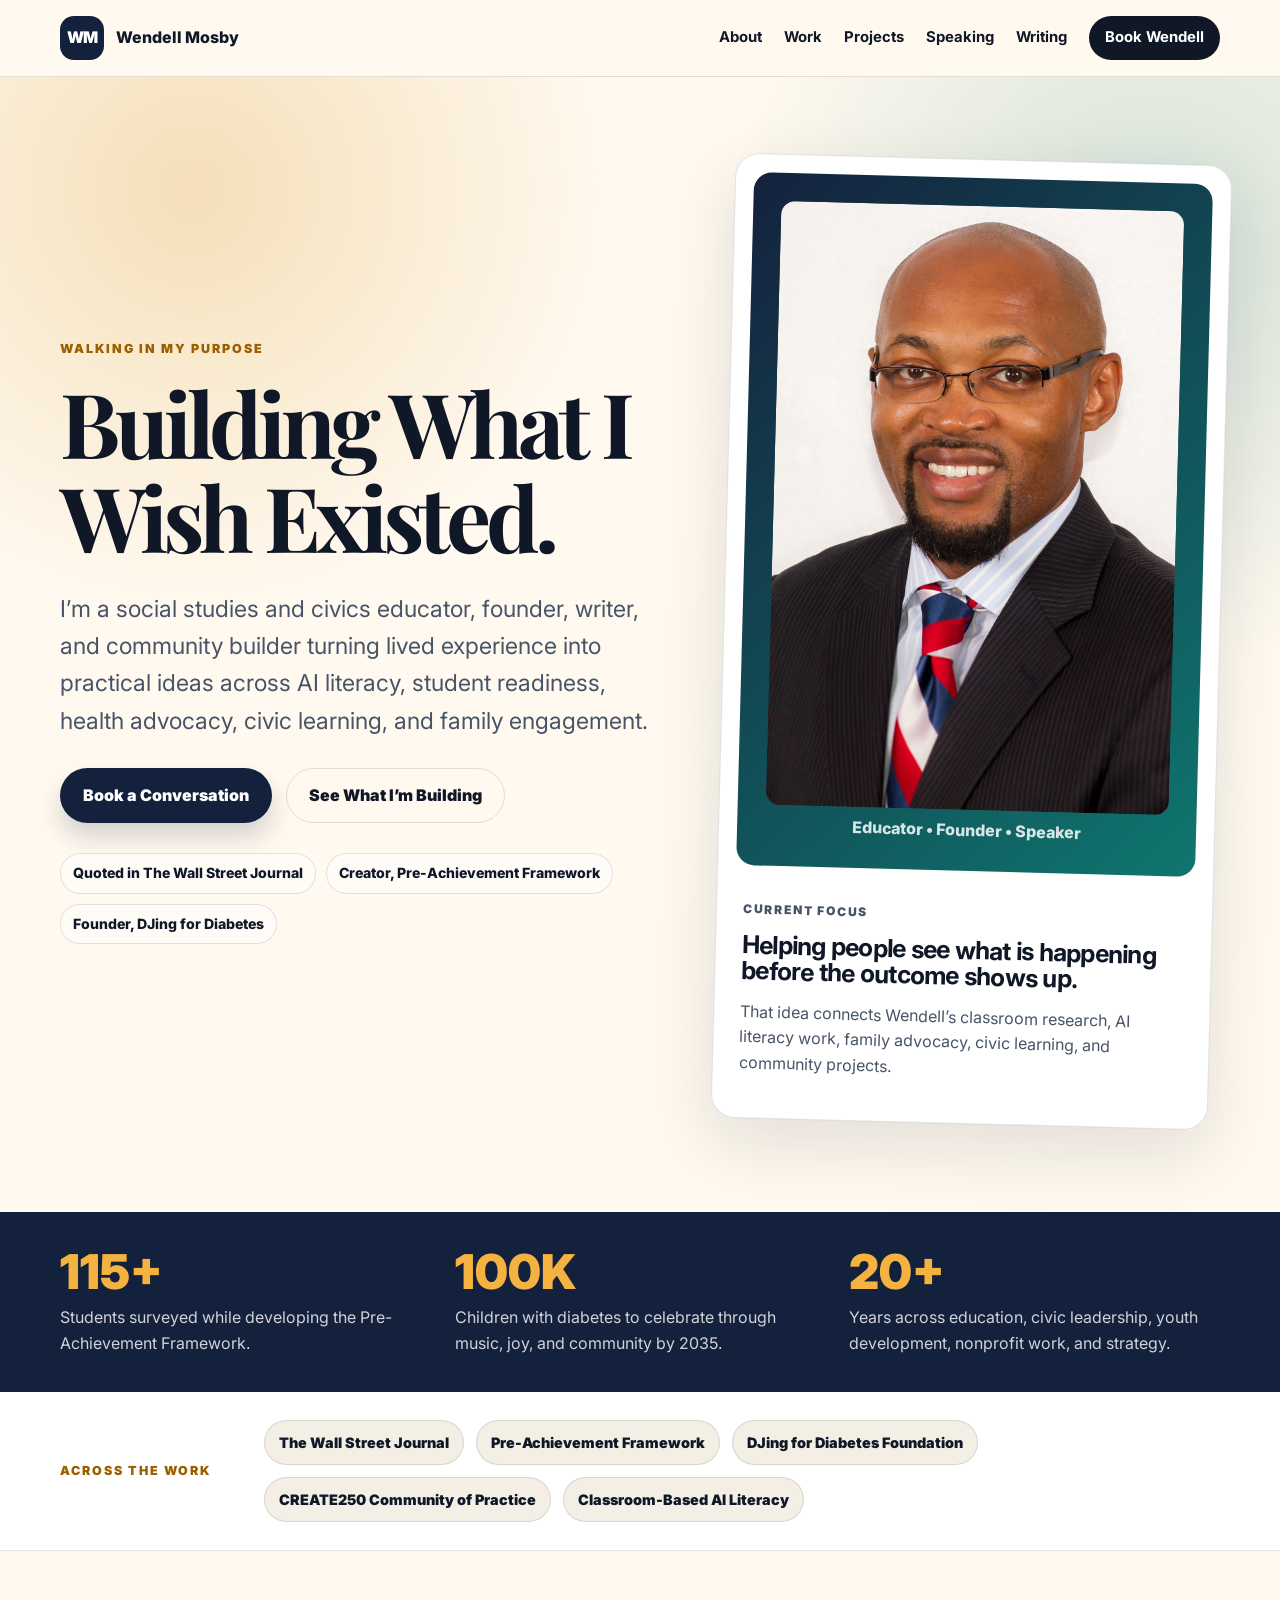
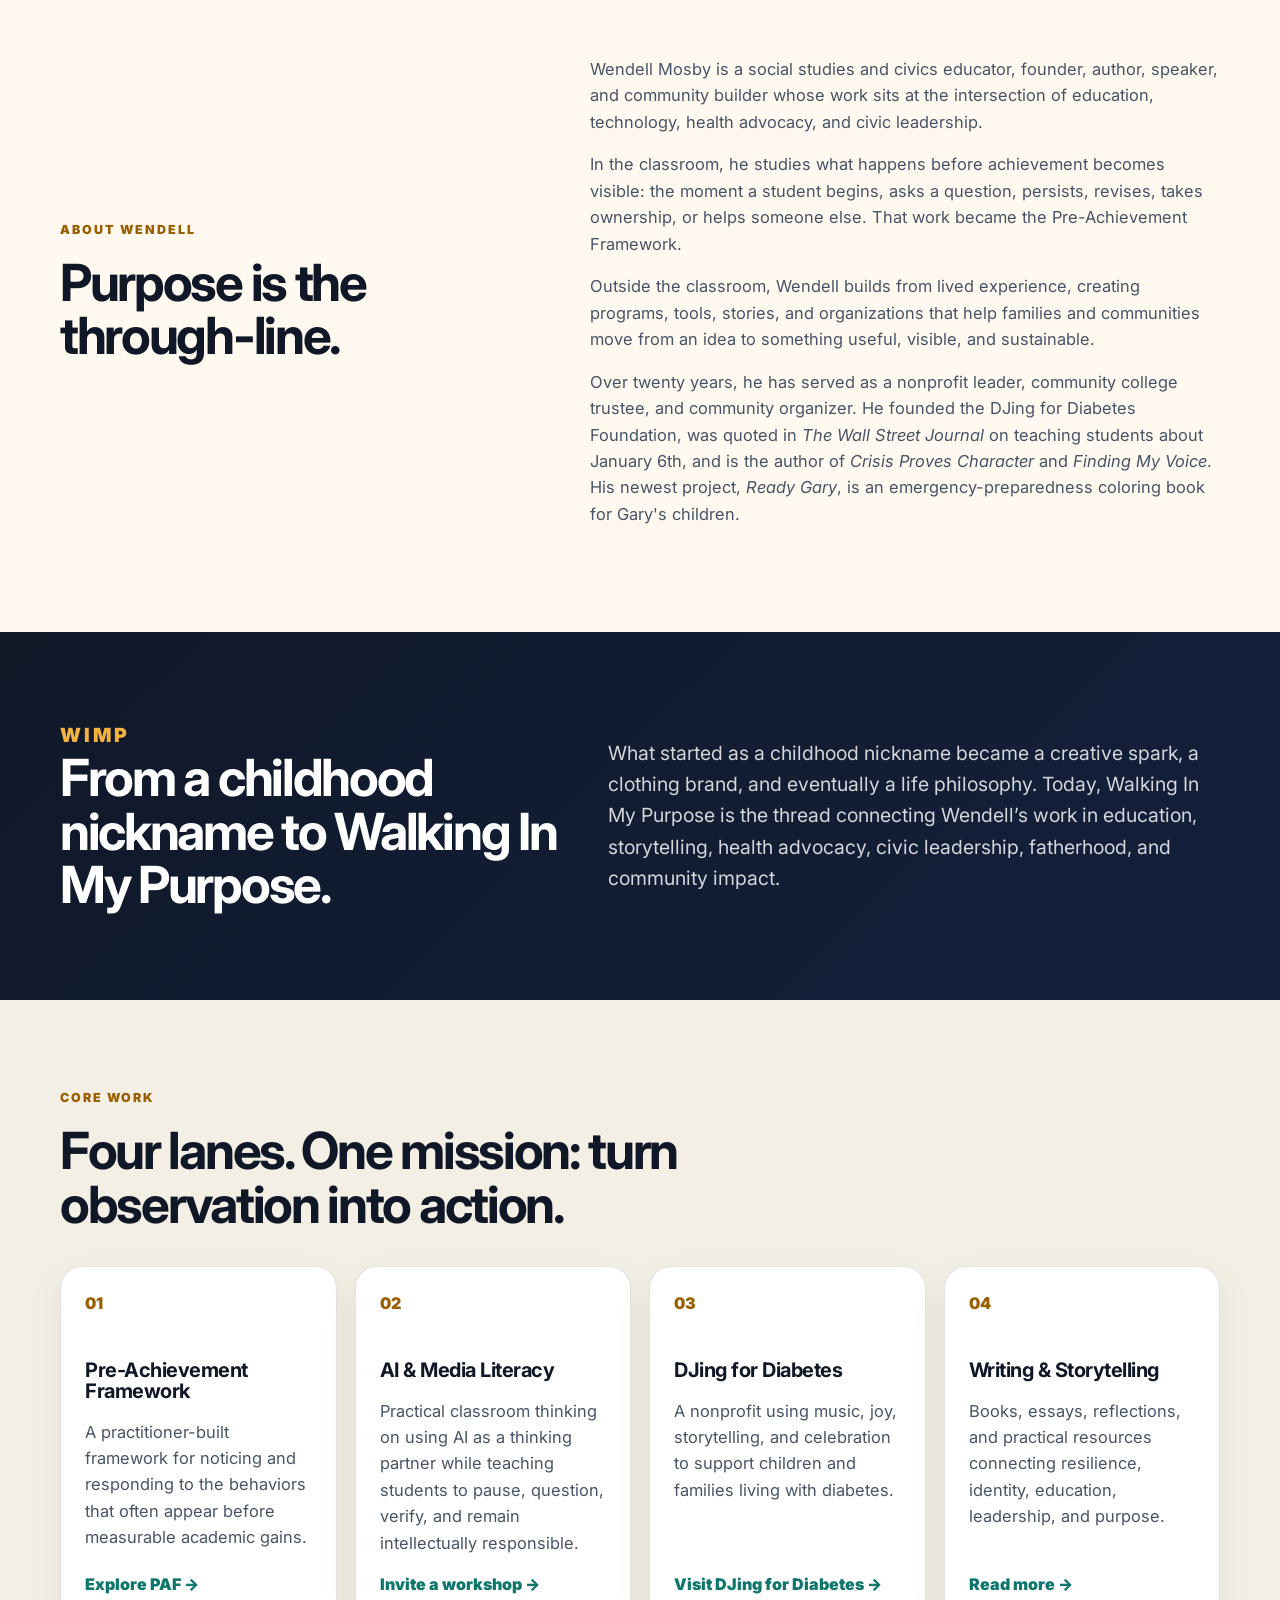
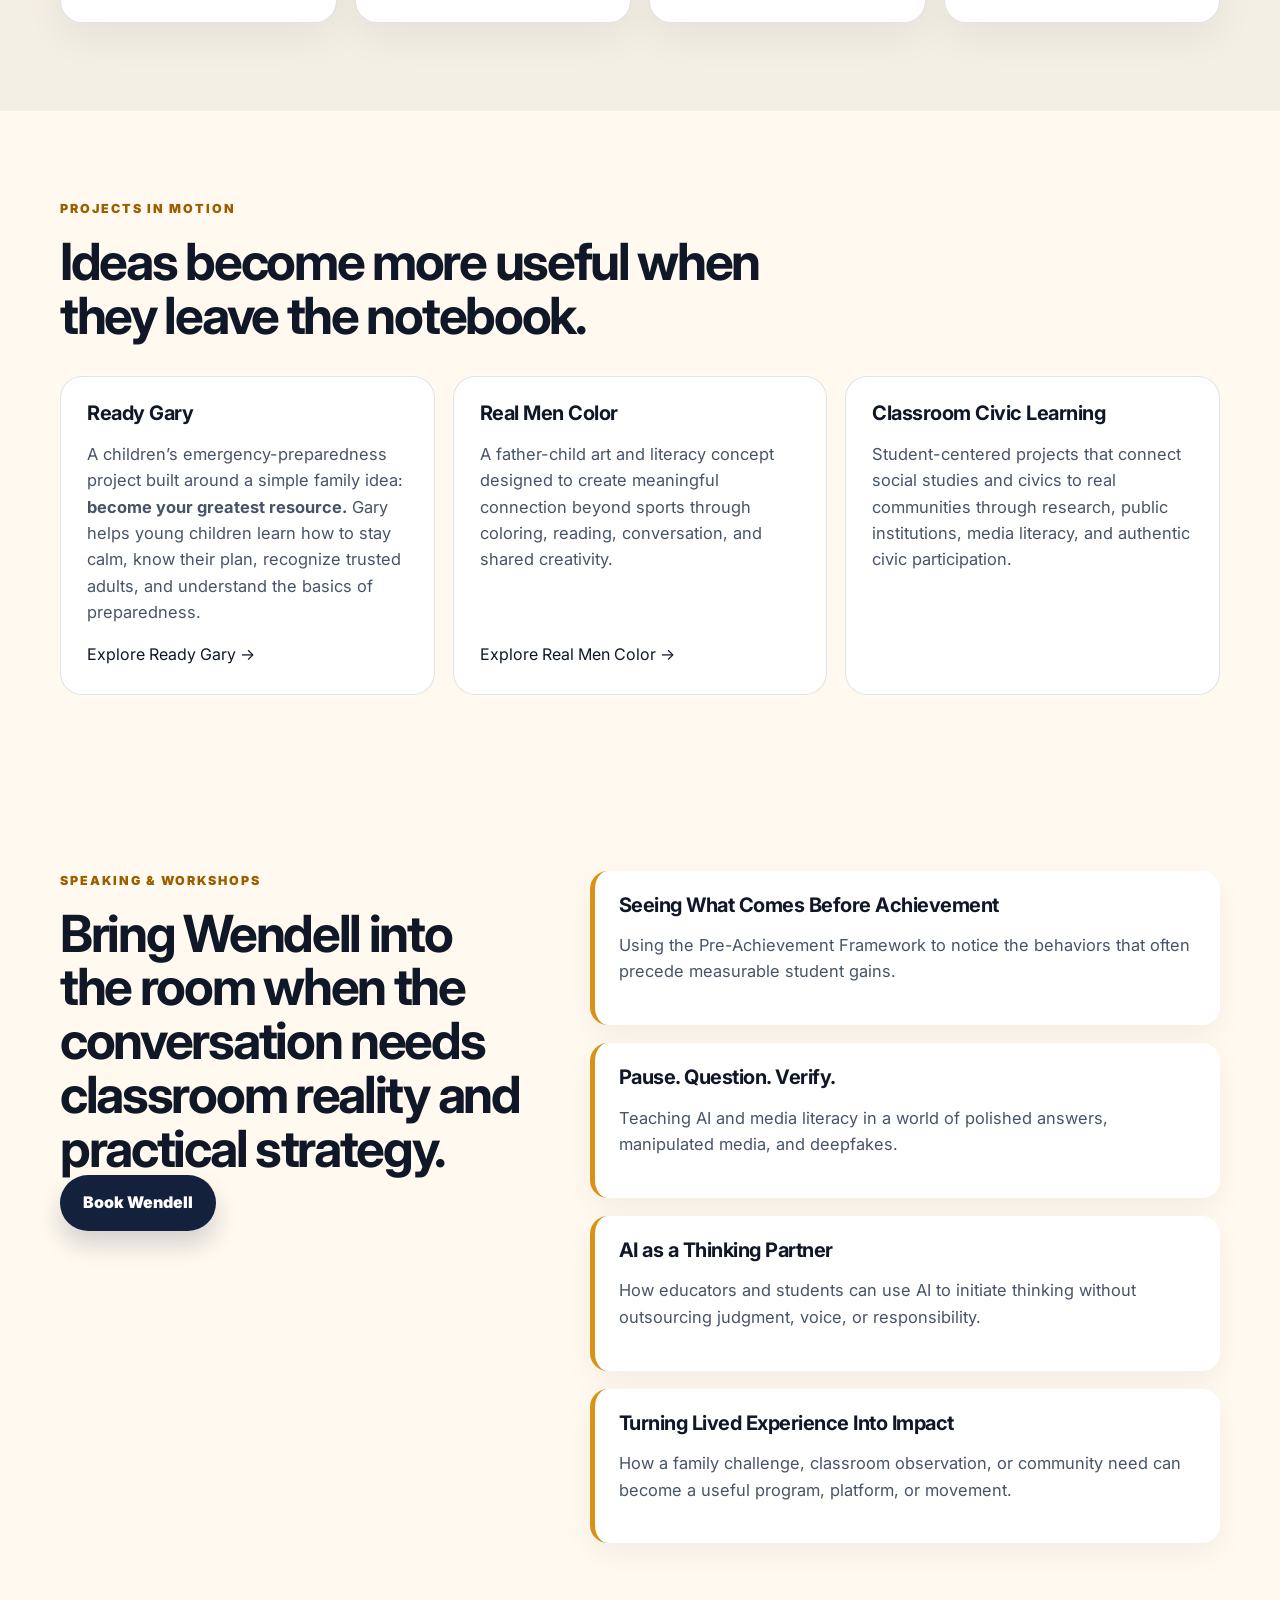
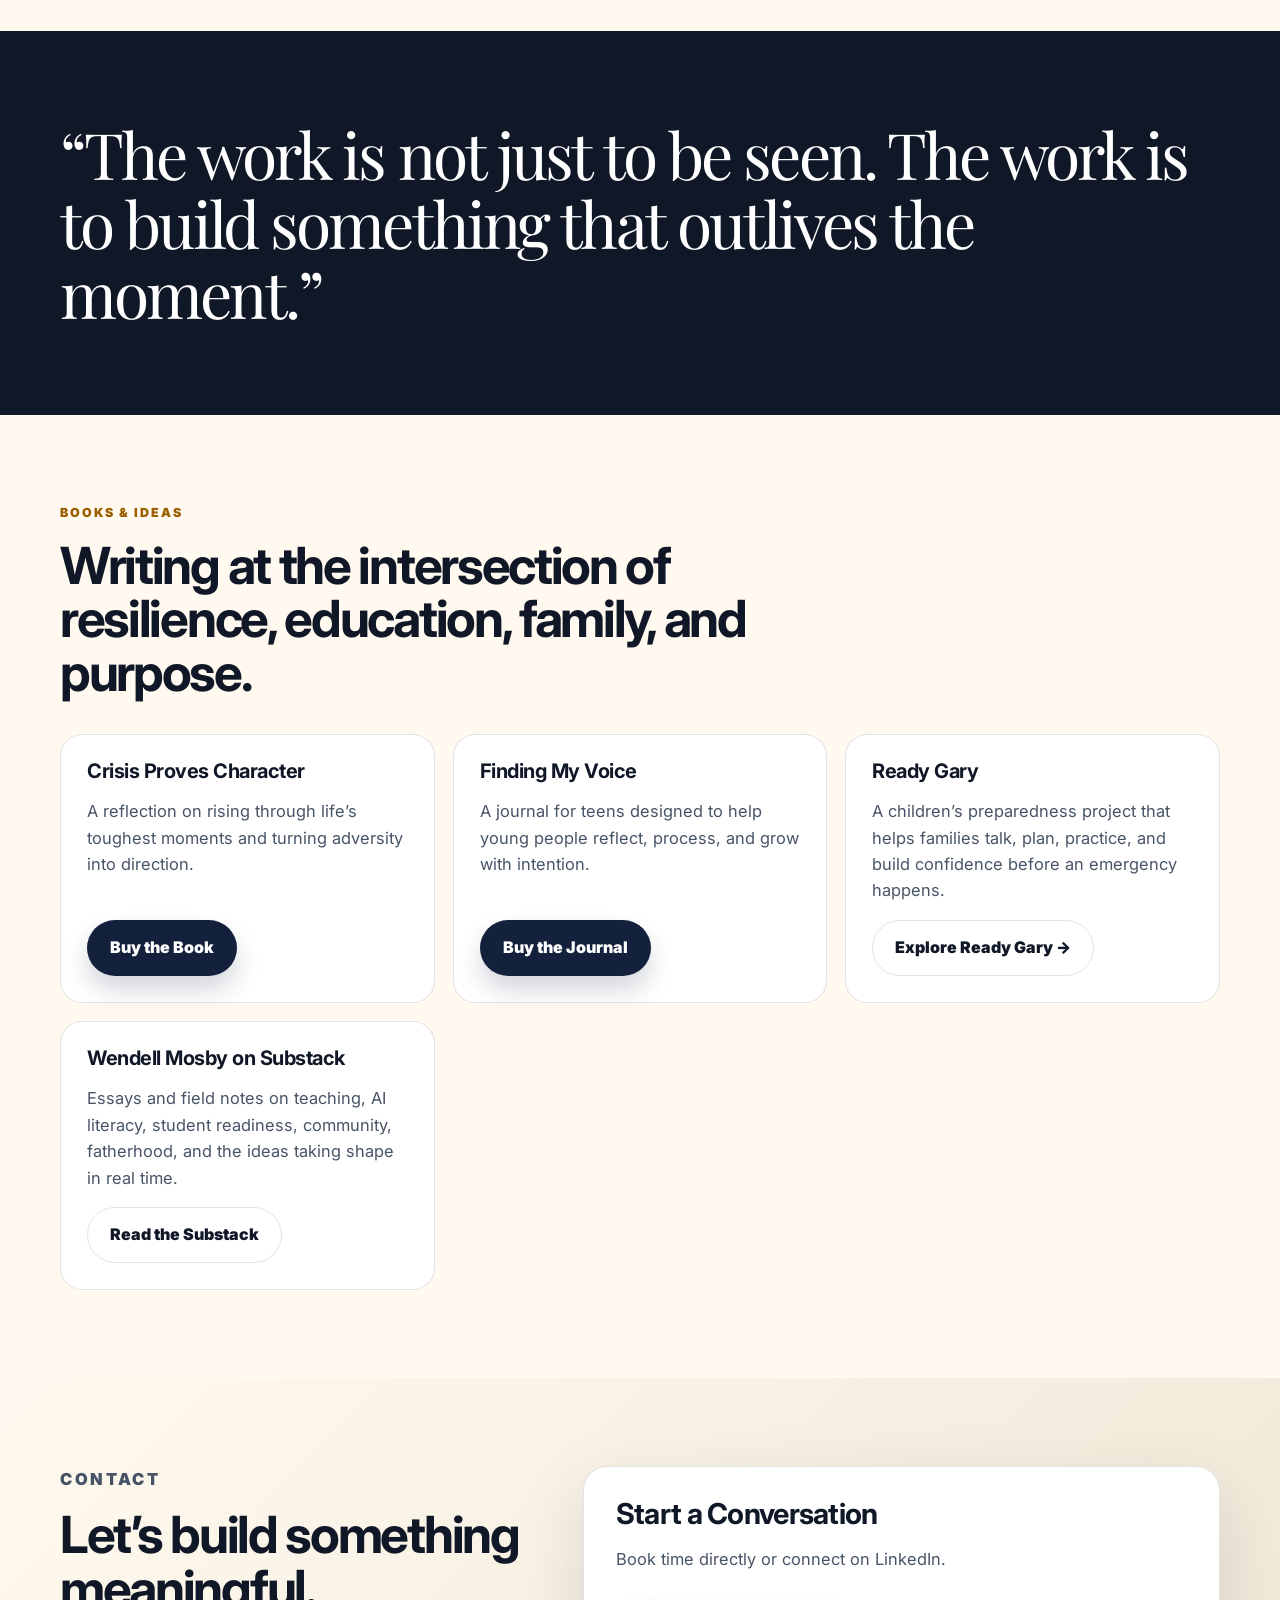
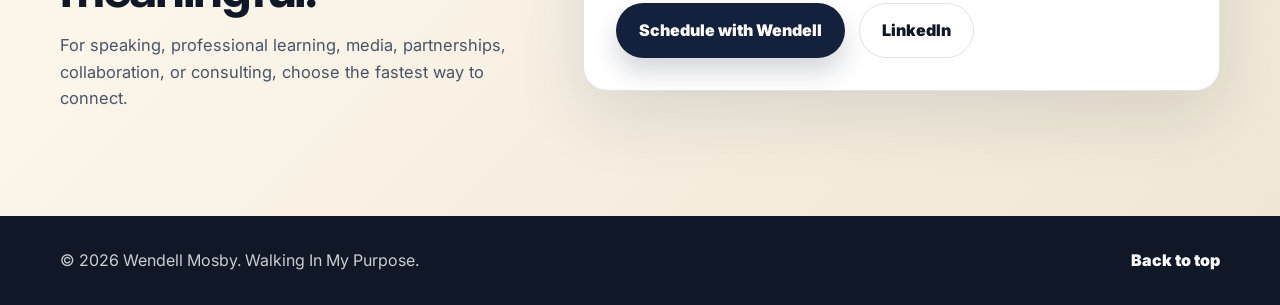
==== index.html @ 517c1b6b "Update About Wendell bio" ====
<!DOCTYPE html>
<html lang="en">
<head>
  <meta charset="UTF-8" />
  <meta name="viewport" content="width=device-width, initial-scale=1.0" />
  <title>Wendell Mosby | Educator. Founder. Community Builder.</title>
  <meta name="description" content="Wendell Mosby is an educator, founder, author, speaker, and community builder working at the intersection of AI literacy, student readiness, health advocacy, civic learning, and family engagement." />
  <link rel="preconnect" href="https://fonts.googleapis.com">
  <link rel="preconnect" href="https://fonts.gstatic.com" crossorigin>
  <link href="https://fonts.googleapis.com/css2?family=Inter:wght@400;500;600;700;800;900&family=Playfair+Display:wght@700;800&display=swap" rel="stylesheet">
  <link rel="stylesheet" href="styles.css" />
</head>
<body>
  <header class="site-header" id="top">
    <nav class="nav container" aria-label="Primary navigation">
      <a class="brand" href="#top" aria-label="Wendell Mosby home">
        <span class="brand-mark">WM</span>
        <span class="brand-text">Wendell Mosby</span>
      </a>
      <button class="menu-toggle" aria-expanded="false" aria-controls="nav-links">Menu</button>
      <div class="nav-links" id="nav-links">
        <a href="#about">About</a>
        <a href="#work">Work</a>
        <a href="#projects">Projects</a>
        <a href="#speaking">Speaking</a>
        <a href="#writing">Writing</a>
        <a href="#contact" class="nav-cta">Book Wendell</a>
      </div>
    </nav>
  </header>

  <main>
    <section class="hero section">
      <div class="container hero-grid">
        <div class="hero-copy">
          <p class="eyebrow">Walking In My Purpose</p>
          <h1>Building What I Wish Existed.</h1>
          <p class="hero-lede">I’m a social studies and civics educator, founder, writer, and community builder turning lived experience into practical ideas across AI literacy, student readiness, health advocacy, civic learning, and family engagement.</p>
          <div class="hero-actions">
            <a class="button primary" href="https://calendly.com/wendellmosby" target="_blank" rel="noopener">Book a Conversation</a>
            <a class="button secondary" href="#projects">See What I’m Building</a>
          </div>
          <div class="cred-row" aria-label="Featured credibility points">
            <span>Quoted in The Wall Street Journal</span>
            <span>Creator, Pre-Achievement Framework</span>
            <span>Founder, DJing for Diabetes</span>
          </div>
        </div>

        <aside class="hero-card" aria-label="Wendell Mosby featured card">
          <div class="portrait-frame">
            <div class="portrait">
              <img src="wendell-headshot.jpg" alt="Wendell Mosby">
            </div>
            <p>Educator • Founder • Speaker</p>
          </div>
          <div class="impact-card">
            <p class="impact-kicker">Current Focus</p>
            <h2>Helping people see what is happening before the outcome shows up.</h2>
            <p>That idea connects Wendell’s classroom research, AI literacy work, family advocacy, civic learning, and community projects.</p>
          </div>
        </aside>
      </div>
    </section>

    <section class="section intro-strip" aria-label="Impact highlights">
      <div class="container strip-grid">
        <div>
          <span class="stat">115+</span>
          <p>Students surveyed while developing the Pre-Achievement Framework.</p>
        </div>
        <div>
          <span class="stat">100K</span>
          <p>Children with diabetes to celebrate through music, joy, and community by 2035.</p>
        </div>
        <div>
          <span class="stat">20+</span>
          <p>Years across education, civic leadership, youth development, nonprofit work, and strategy.</p>
        </div>
      </div>
    </section>

    <section class="section featured-strip">
      <div class="container featured-grid">
        <p class="eyebrow">Across The Work</p>
        <div class="featured-items">
          <span>The Wall Street Journal</span>
          <span>Pre-Achievement Framework</span>
          <span>DJing for Diabetes Foundation</span>
          <span>CREATE250 Community of Practice</span>
          <span>Classroom-Based AI Literacy</span>
        </div>
      </div>
    </section>

    <section class="section" id="about">
      <div class="container two-column">
        <div>
          <p class="eyebrow">About Wendell</p>
          <h2>Purpose is the through-line.</h2>
        </div>
        <div class="rich-text">
          <p>Wendell Mosby is a social studies and civics educator, founder, author, speaker, and community builder whose work sits at the intersection of education, technology, health advocacy, and civic leadership.</p>
          <p>In the classroom, he studies what happens before achievement becomes visible: the moment a student begins, asks a question, persists, revises, takes ownership, or helps someone else. That work became the Pre-Achievement Framework.</p>
          <p>Outside the classroom, Wendell builds from lived experience, creating programs, tools, stories, and organizations that help families and communities move from an idea to something useful, visible, and sustainable.</p>
          <p>Over twenty years, he has served as a nonprofit leader, community college trustee, and community organizer. He founded the DJing for Diabetes Foundation, was quoted in <em>The Wall Street Journal</em> on teaching students about January 6th, and is the author of <em>Crisis Proves Character</em> and <em>Finding My Voice</em>. His newest project, <em>Ready Gary</em>, is an emergency-preparedness coloring book for Gary's children.</p>
        </div>
      </div>
    </section>

    <section class="section purpose-band">
      <div class="container purpose-grid">
        <div>
          <p class="eyebrow">WIMP</p>
          <h2>From a childhood nickname to Walking In My Purpose.</h2>
        </div>
        <p>What started as a childhood nickname became a creative spark, a clothing brand, and eventually a life philosophy. Today, Walking In My Purpose is the thread connecting Wendell’s work in education, storytelling, health advocacy, civic leadership, fatherhood, and community impact.</p>
      </div>
    </section>

    <section class="section muted" id="work">
      <div class="container">
        <div class="section-heading">
          <p class="eyebrow">Core Work</p>
          <h2>Four lanes. One mission: turn observation into action.</h2>
        </div>
        <div class="card-grid">
          <article class="work-card">
            <span class="card-number">01</span>
            <h3>Pre-Achievement Framework</h3>
            <p>A practitioner-built framework for noticing and responding to the behaviors that often appear before measurable academic gains.</p>
            <a href="https://preachievementframework.com" target="_blank" rel="noopener">Explore PAF →</a>
          </article>
          <article class="work-card">
            <span class="card-number">02</span>
            <h3>AI & Media Literacy</h3>
            <p>Practical classroom thinking on using AI as a thinking partner while teaching students to pause, question, verify, and remain intellectually responsible.</p>
            <a href="#speaking">Invite a workshop →</a>
          </article>
          <article class="work-card">
            <span class="card-number">03</span>
            <h3>DJing for Diabetes</h3>
            <p>A nonprofit using music, joy, storytelling, and celebration to support children and families living with diabetes.</p>
            <a href="https://djing4diabetes.org" target="_blank" rel="noopener">Visit DJing for Diabetes →</a>
          </article>
          <article class="work-card">
            <span class="card-number">04</span>
            <h3>Writing & Storytelling</h3>
            <p>Books, essays, reflections, and practical resources connecting resilience, identity, education, leadership, and purpose.</p>
            <a href="#writing">Read more →</a>
          </article>
        </div>
      </div>
    </section>

    <section class="section" id="projects">
      <div class="container">
        <div class="section-heading">
          <p class="eyebrow">Projects In Motion</p>
          <h2>Ideas become more useful when they leave the notebook.</h2>
        </div>
        <div class="writing-grid">
          <article>
            <h3>Ready Gary</h3>
            <p>A children’s emergency-preparedness project built around a simple family idea: <strong>become your greatest resource.</strong> Gary helps young children learn how to stay calm, know their plan, recognize trusted adults, and understand the basics of preparedness.</p>
            <span class="project-status">Kickstarter campaign in development</span>
          </article>
          <article>
            <h3>Real Men Color</h3>
            <p>A father-child art and literacy concept designed to create meaningful connection beyond sports through coloring, reading, conversation, and shared creativity.</p>
            <a href="https://realmencolor.org" target="_blank" rel="noopener">Explore Real Men Color →</a>
          </article>
          <article>
            <h3>Classroom Civic Learning</h3>
            <p>Student-centered projects that connect social studies and civics to real communities through research, public institutions, media literacy, and authentic civic participation.</p>
          </article>
        </div>
      </div>
    </section>

    <section class="section" id="speaking">
      <div class="container two-column align-start">
        <div>
          <p class="eyebrow">Speaking & Workshops</p>
          <h2>Bring Wendell into the room when the conversation needs classroom reality and practical strategy.</h2>
          <a class="button primary" href="https://calendly.com/wendellmosby" target="_blank" rel="noopener">Book Wendell</a>
        </div>
        <div class="topic-list">
          <div>
            <h3>Seeing What Comes Before Achievement</h3>
            <p>Using the Pre-Achievement Framework to notice the behaviors that often precede measurable student gains.</p>
          </div>
          <div>
            <h3>Pause. Question. Verify.</h3>
            <p>Teaching AI and media literacy in a world of polished answers, manipulated media, and deepfakes.</p>
          </div>
          <div>
            <h3>AI as a Thinking Partner</h3>
            <p>How educators and students can use AI to initiate thinking without outsourcing judgment, voice, or responsibility.</p>
          </div>
          <div>
            <h3>Turning Lived Experience Into Impact</h3>
            <p>How a family challenge, classroom observation, or community need can become a useful program, platform, or movement.</p>
          </div>
        </div>
      </div>
    </section>

    <section class="section quote-band">
      <div class="container">
        <blockquote>“The work is not just to be seen. The work is to build something that outlives the moment.”</blockquote>
      </div>
    </section>

    <section class="section" id="writing">
      <div class="container">
        <div class="section-heading">
          <p class="eyebrow">Books & Ideas</p>
          <h2>Writing at the intersection of resilience, education, family, and purpose.</h2>
        </div>
        <div class="writing-grid">
          <article>
            <h3>Crisis Proves Character</h3>
            <p>A reflection on rising through life’s toughest moments and turning adversity into direction.</p>
            <a class="button primary" href="https://amzn.to/4wXtTU7" target="_blank" rel="noopener">Buy the Book</a>
          </article>
          <article>
            <h3>Finding My Voice</h3>
            <p>A journal for teens designed to help young people reflect, process, and grow with intention.</p>
            <a class="button primary" href="https://amzn.to/4hoDoau" target="_blank" rel="noopener">Buy the Journal</a>
          </article>
          <article>
            <h3>Ready Gary</h3>
            <p>A children’s preparedness project that helps families talk, plan, practice, and build confidence before an emergency happens.</p>
            <span class="project-status">Kickstarter coming soon</span>
          </article>
          <article>
            <h3>Wendell Mosby on Substack</h3>
            <p>Essays and field notes on teaching, AI literacy, student readiness, community, fatherhood, and the ideas taking shape in real time.</p>
            <a class="button secondary" href="https://wendellmosby.substack.com" target="_blank" rel="noopener">Read the Substack</a>
          </article>
        </div>
      </div>
    </section>

    <section class="section contact-section" id="contact">
      <div class="container contact-grid">
        <div>
          <p class="eyebrow">Contact</p>
          <h2>Let’s build something meaningful.</h2>
          <p>For speaking, professional learning, media, partnerships, collaboration, or consulting, choose the fastest way to connect.</p>
        </div>
        <div class="contact-card">
          <h3>Start a Conversation</h3>
          <p>Book time directly or connect on LinkedIn.</p>
          <div class="contact-actions">
            <a class="button primary" href="https://calendly.com/wendellmosby" target="_blank" rel="noopener">Schedule with Wendell</a>
            <a class="button secondary" href="https://www.linkedin.com/in/wendellmosby/" target="_blank" rel="noopener">LinkedIn</a>
          </div>
        </div>
      </div>
    </section>
  </main>

  <footer class="site-footer">
    <div class="container footer-grid">
      <p>© <span id="year"></span> Wendell Mosby. Walking In My Purpose.</p>
      <div>
        <a href="#top">Back to top</a>
      </div>
    </div>
  </footer>

  <script src="script.js"></script>
</body>
</html>
---- styles.css ----
:root {
  --ink: #101828;
  --muted-ink: #475467;
  --soft-ink: #667085;
  --cream: #fff9ef;
  --paper: #ffffff;
  --gold: #d89216;
  --gold-dark: #9b5f00;
  --navy: #14213d;
  --teal: #0f766e;
  --line: rgba(16, 24, 40, 0.12);
  --shadow: 0 24px 70px rgba(16, 24, 40, 0.12);
  --radius: 24px;
  --max: 1160px;
}

* { box-sizing: border-box; }
html { scroll-behavior: smooth; }
body {
  margin: 0;
  font-family: Inter, system-ui, -apple-system, BlinkMacSystemFont, "Segoe UI", sans-serif;
  color: var(--ink);
  background: var(--cream);
  line-height: 1.6;
}
a { color: inherit; text-decoration: none; }
img { max-width: 100%; }
.container { width: min(var(--max), calc(100% - 40px)); margin: 0 auto; }
.section { padding: 88px 0; }
.muted { background: #f3efe5; }
.site-header {
  position: sticky;
  top: 0;
  z-index: 10;
  backdrop-filter: blur(16px);
  background: rgba(255, 249, 239, 0.85);
  border-bottom: 1px solid var(--line);
}
.nav { display: flex; align-items: center; justify-content: space-between; min-height: 76px; }
.brand { display: inline-flex; align-items: center; gap: 12px; font-weight: 800; }
.brand-mark {
  display: grid; place-items: center;
  width: 44px; height: 44px;
  border-radius: 14px;
  background: var(--navy);
  color: white;
  font-weight: 900;
  letter-spacing: -0.05em;
}
.nav-links { display: flex; align-items: center; gap: 22px; font-size: 0.93rem; font-weight: 700; }
.nav-cta { padding: 10px 16px; border-radius: 999px; background: var(--ink); color: white; }
.menu-toggle { display: none; border: 0; background: var(--ink); color: white; padding: 10px 14px; border-radius: 999px; font-weight: 800; }
.hero { padding-top: 82px; background: radial-gradient(circle at 15% 10%, rgba(216,146,22,.25), transparent 28%), radial-gradient(circle at 90% 15%, rgba(15,118,110,.18), transparent 28%); }
.hero-grid { display: grid; grid-template-columns: 1.1fr .9fr; gap: 56px; align-items: center; }
.eyebrow { text-transform: uppercase; letter-spacing: .16em; color: var(--gold-dark); font-weight: 900; font-size: .78rem; margin: 0 0 16px; }
h1, h2, h3 { line-height: 1.05; margin: 0; }
h1 { font-family: "Playfair Display", serif; font-size: clamp(3.1rem, 7vw, 6.5rem); letter-spacing: -0.055em; }
h2 { font-size: clamp(2rem, 4vw, 3.4rem); letter-spacing: -0.045em; }
h3 { font-size: 1.25rem; letter-spacing: -0.025em; }
.hero-lede { font-size: clamp(1.15rem, 2vw, 1.45rem); color: var(--muted-ink); max-width: 720px; margin: 28px 0; }
.hero-actions, .contact-actions { display: flex; gap: 14px; flex-wrap: wrap; }
.button { display: inline-flex; justify-content: center; align-items: center; border-radius: 999px; padding: 14px 22px; font-weight: 900; border: 1px solid transparent; cursor: pointer; }
.button.primary { background: var(--navy); color: white; box-shadow: 0 14px 24px rgba(20,33,61,.18); }
.button.secondary { background: transparent; border-color: var(--line); color: var(--ink); }
.cred-row { display: flex; flex-wrap: wrap; gap: 10px; margin-top: 30px; }
.cred-row span { border: 1px solid var(--line); background: rgba(255,255,255,.55); padding: 8px 12px; border-radius: 999px; font-size: .88rem; font-weight: 800; }
.hero-card { background: var(--paper); border: 1px solid var(--line); border-radius: var(--radius); padding: 18px; box-shadow: var(--shadow); transform: rotate(1.5deg); }
.impact-card { padding: 22px 8px 8px; }
.impact-kicker { color: var(--teal); text-transform: uppercase; letter-spacing: .15em; font-size: .75rem; font-weight: 900; }
.impact-card h2 { font-size: 1.55rem; letter-spacing: -0.03em; }
.impact-card p { color: var(--muted-ink); }
.intro-strip { padding: 36px 0; background: var(--navy); color: white; }
.strip-grid { display: grid; grid-template-columns: repeat(3, 1fr); gap: 24px; }
.stat { font-size: 3rem; font-weight: 900; color: #f4b241; line-height: 1; }
.strip-grid p { margin: 8px 0 0; color: rgba(255,255,255,.8); }
.two-column { display: grid; grid-template-columns: .85fr 1.15fr; gap: 64px; align-items: center; }
.align-start { align-items: start; }
.rich-text p, .topic-list p, .writing-grid p, .work-card p, .contact-section p { color: var(--muted-ink); font-size: 1.03rem; }
.section-heading { max-width: 760px; margin-bottom: 34px; }
.card-grid { display: grid; grid-template-columns: repeat(4, 1fr); gap: 18px; }
.work-card { background: var(--paper); border: 1px solid var(--line); border-radius: 22px; padding: 24px; min-height: 320px; display: flex; flex-direction: column; box-shadow: 0 14px 40px rgba(16,24,40,.06); }
.card-number { color: var(--gold-dark); font-weight: 900; margin-bottom: 44px; }
.work-card a { margin-top: auto; color: var(--teal); font-weight: 900; }
.topic-list { display: grid; gap: 18px; }
.topic-list div { padding: 24px; border-left: 5px solid var(--gold); background: #fff; border-radius: 18px; box-shadow: 0 12px 32px rgba(16,24,40,.05); }
.quote-band { background: var(--ink); color: white; }
blockquote { margin: 0; font-size: clamp(2rem, 5vw, 4.8rem); font-family: "Playfair Display", serif; line-height: 1.08; letter-spacing: -.045em; }
.writing-grid { display: grid; grid-template-columns: repeat(3, 1fr); gap: 18px; }
.writing-grid article { padding: 26px; border-radius: 22px; border: 1px solid var(--line); background: white; display: flex; flex-direction: column; align-items: flex-start; }
.writing-grid article .button, .writing-grid article > a { margin-top: auto; }
.project-status { display: inline-flex; margin-top: auto; padding: 8px 12px; border-radius: 999px; background: #f3efe5; border: 1px solid var(--line); color: var(--gold-dark); font-weight: 800; font-size: .86rem; }
.contact-section { background: linear-gradient(135deg, #fff9ef, #efe7d6); }
.contact-grid { display: grid; grid-template-columns: .85fr 1.15fr; gap: 52px; align-items: start; }
.site-footer { padding: 32px 0; background: var(--ink); color: white; }
.footer-grid { display: flex; justify-content: space-between; gap: 16px; align-items: center; }
.footer-grid p { margin: 0; color: rgba(255,255,255,.78); }
.footer-grid a { font-weight: 900; }

.portrait-frame {
  min-height: 360px;
  border-radius: 18px;
  background: linear-gradient(135deg, #14213d, #0f766e);
  color: white;
  display: grid;
  place-items: center;
  text-align: center;
  padding: 28px;
  overflow: hidden;
}
.portrait-frame img {
  width: 100%;
  height: 100%;
  min-height: 360px;
  object-fit: cover;
  border-radius: 14px;
}
.portrait-frame p { margin: 0; color: rgba(255,255,255,.84); font-weight: 800; }
.featured-strip { padding: 28px 0; background: #fff; border-bottom: 1px solid var(--line); }
.featured-grid { display: grid; grid-template-columns: 180px 1fr; gap: 24px; align-items: center; }
.featured-grid .eyebrow { margin: 0; }
.featured-items { display: flex; flex-wrap: wrap; gap: 12px; }
.featured-items span { padding: 10px 14px; border-radius: 999px; background: #f3efe5; border: 1px solid var(--line); font-weight: 900; font-size: .9rem; }
.purpose-band { background: linear-gradient(135deg, #101828, #14213d); color: white; }
.purpose-grid { display: grid; grid-template-columns: .9fr 1.1fr; gap: 48px; align-items: center; }
.purpose-grid .eyebrow { color: #f4b241; }
.purpose-grid p { color: rgba(255,255,255,.82); font-size: 1.22rem; margin: 0; }
.contact-card { background: white; border: 1px solid var(--line); border-radius: var(--radius); padding: 32px; box-shadow: var(--shadow); }
.contact-card h3 { font-size: 1.8rem; }
.contact-card .button { margin-top: 14px; }

@media (max-width: 920px) {
  .menu-toggle { display: inline-flex; }
  .nav-links { position: absolute; left: 20px; right: 20px; top: 82px; display: none; flex-direction: column; align-items: stretch; gap: 0; background: white; border: 1px solid var(--line); border-radius: 18px; padding: 12px; box-shadow: var(--shadow); }
  .nav-links.open { display: flex; }
  .nav-links a { padding: 13px; }
  .hero-grid, .two-column, .contact-grid, .featured-grid, .purpose-grid { grid-template-columns: 1fr; }
  .hero-card { transform: none; }
  .card-grid, .writing-grid { grid-template-columns: repeat(2, 1fr); }
  .strip-grid { grid-template-columns: 1fr; }
}
@media (max-width: 620px) {
  .container { width: min(var(--max), calc(100% - 28px)); }
  .section { padding: 64px 0; }
  .card-grid, .writing-grid { grid-template-columns: 1fr; }
  .footer-grid { flex-direction: column; align-items: flex-start; }
  .portrait-frame { min-height: 260px; }
}
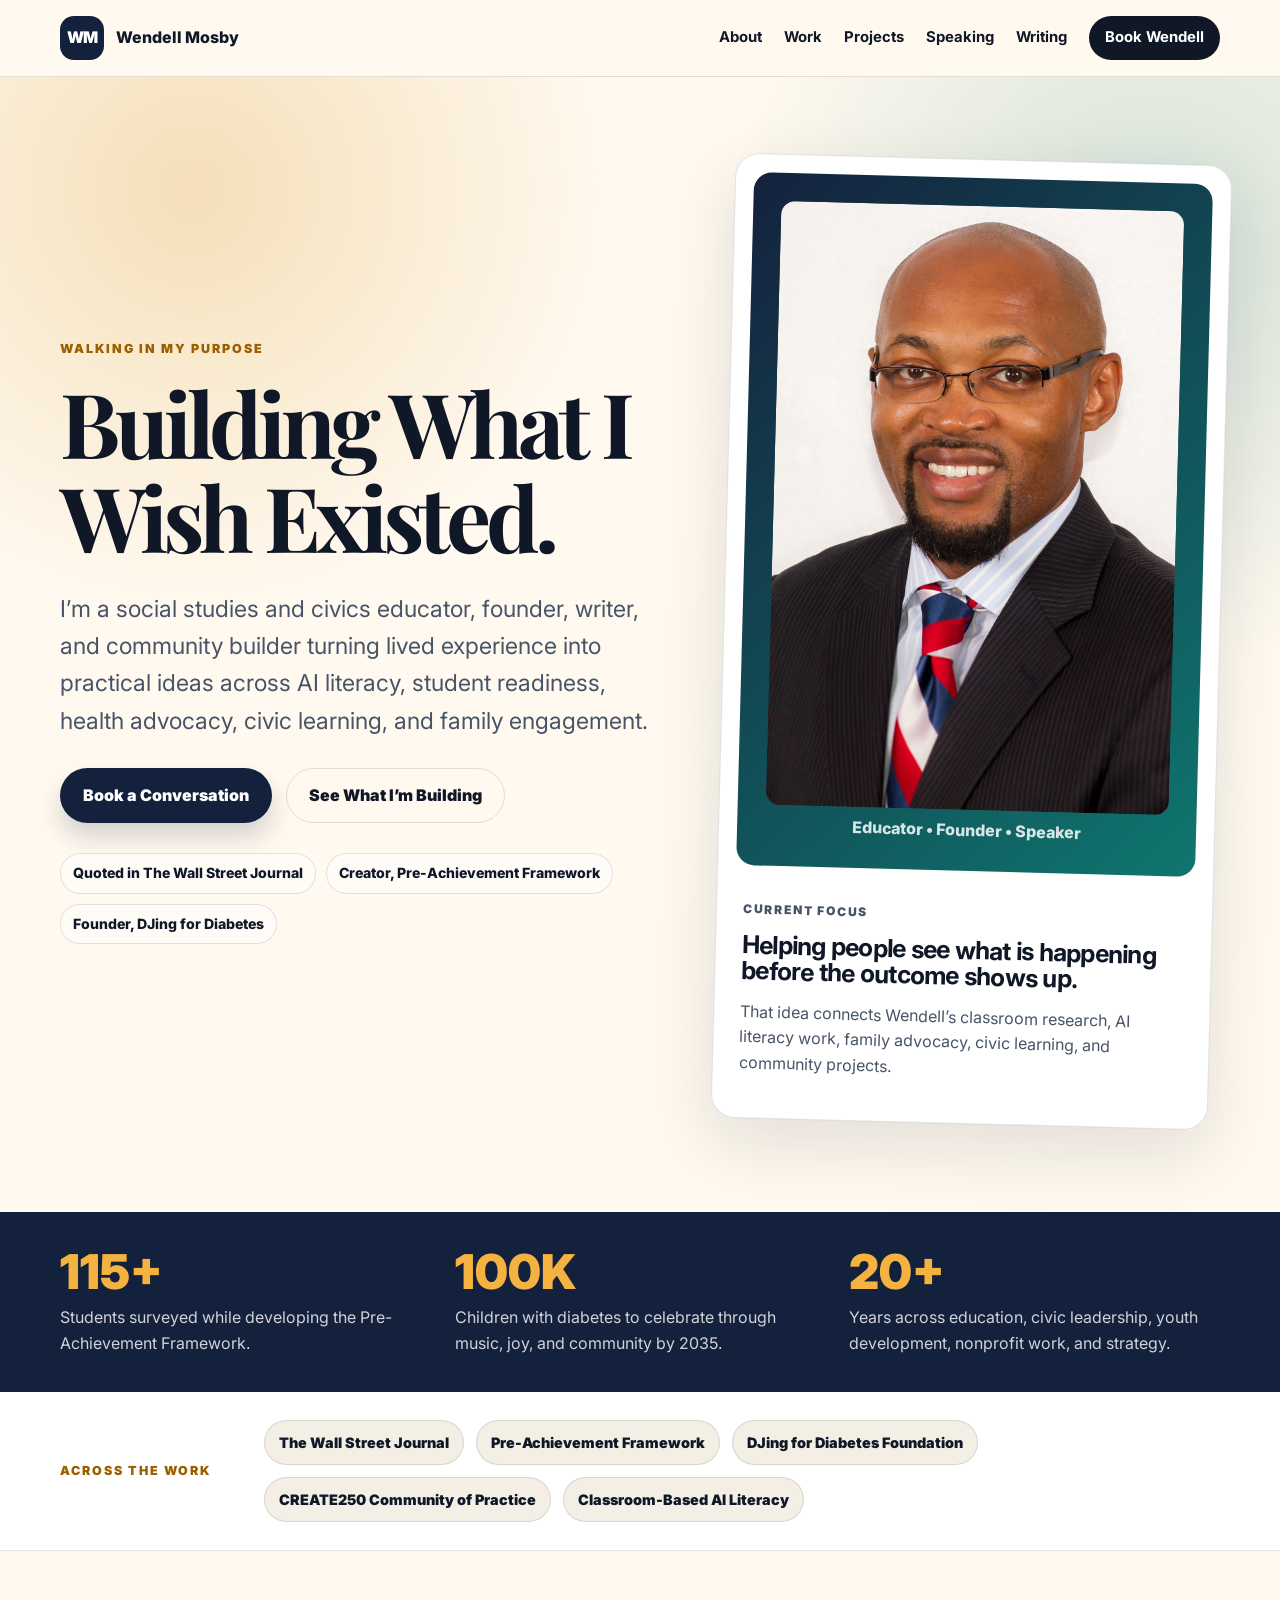
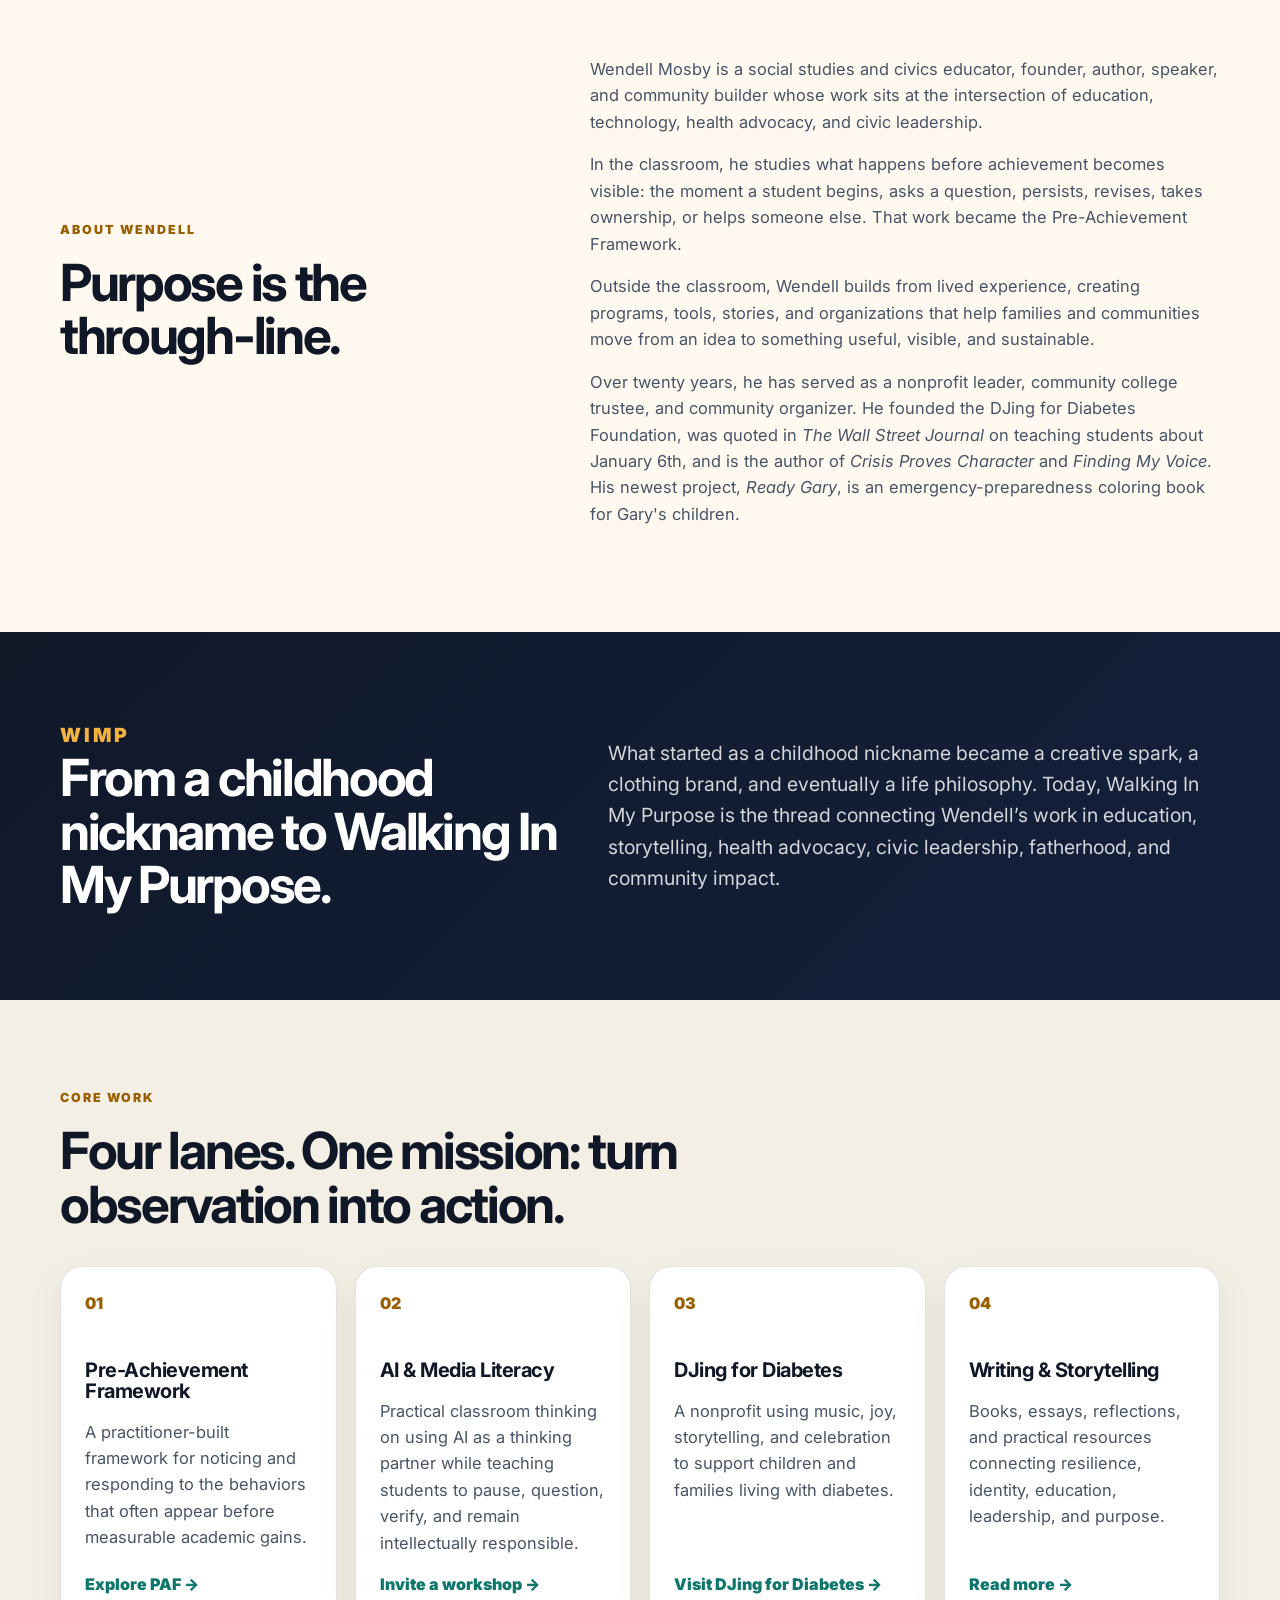
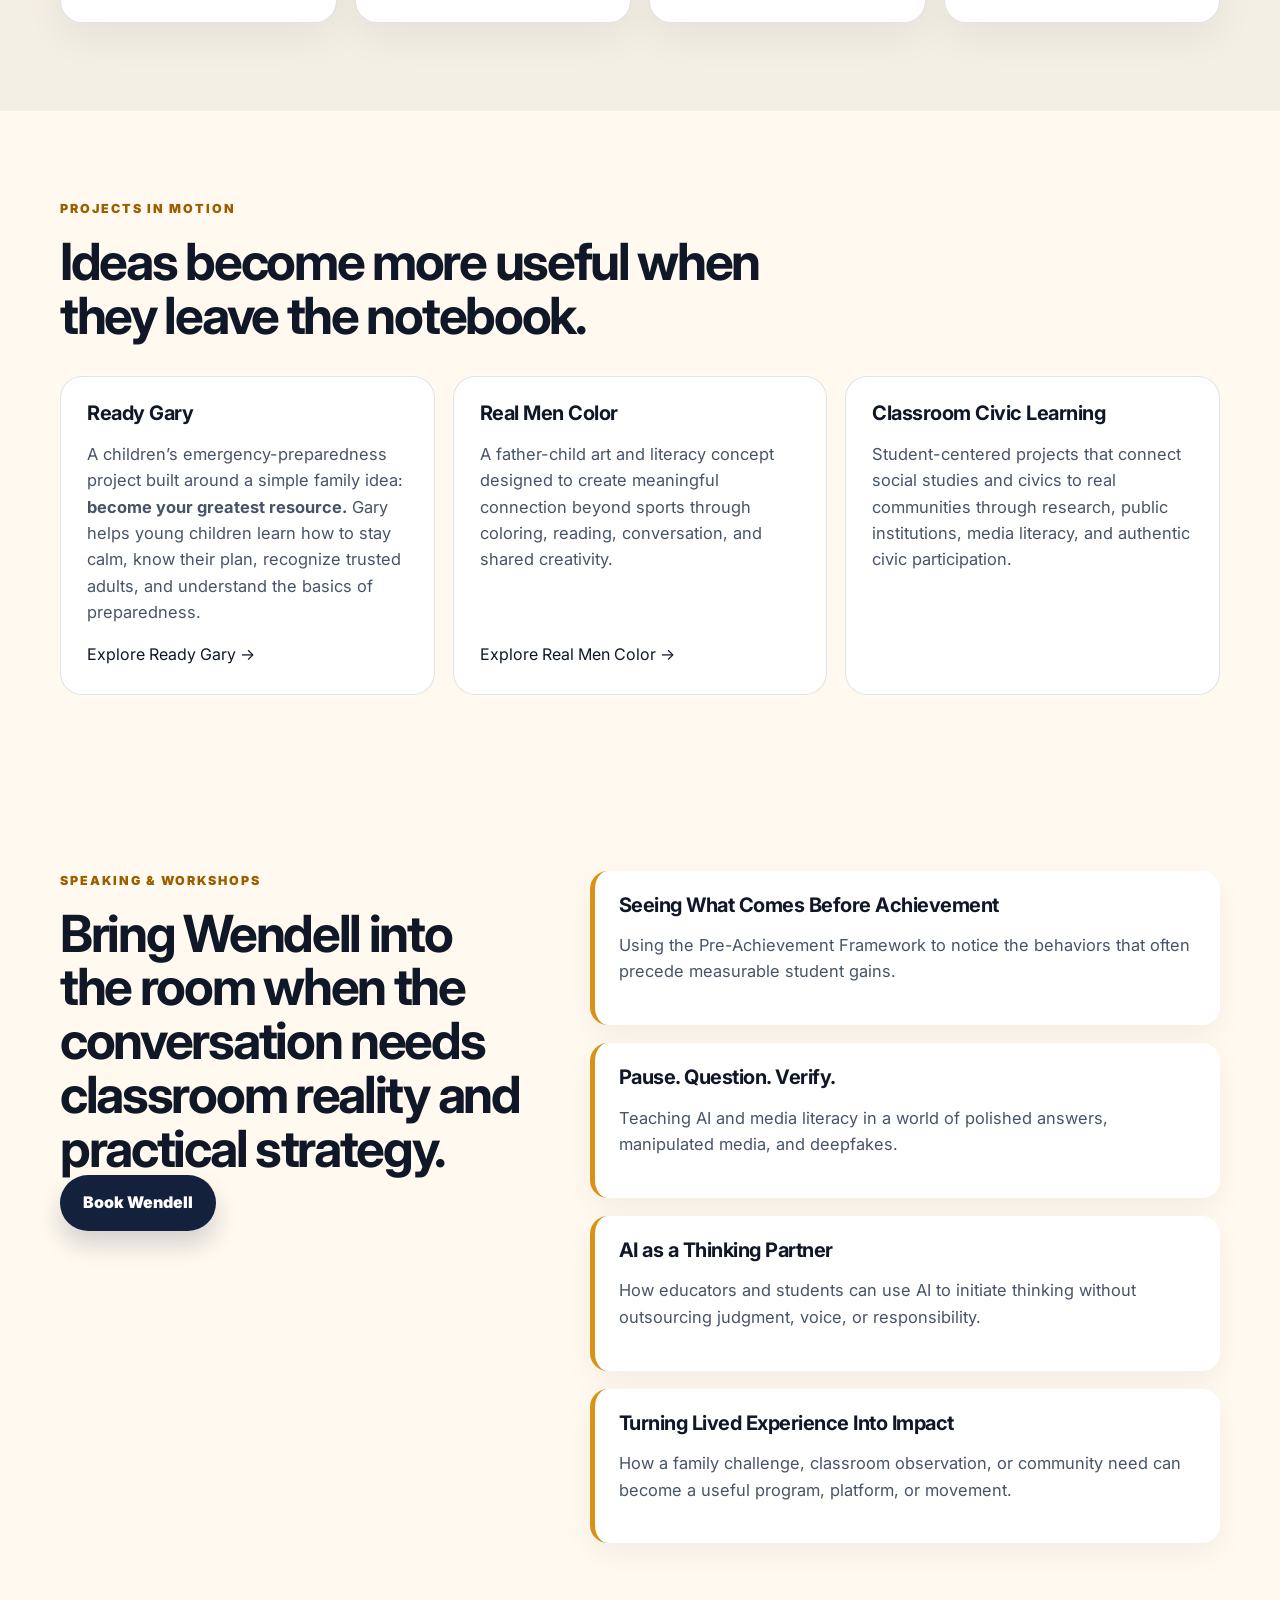
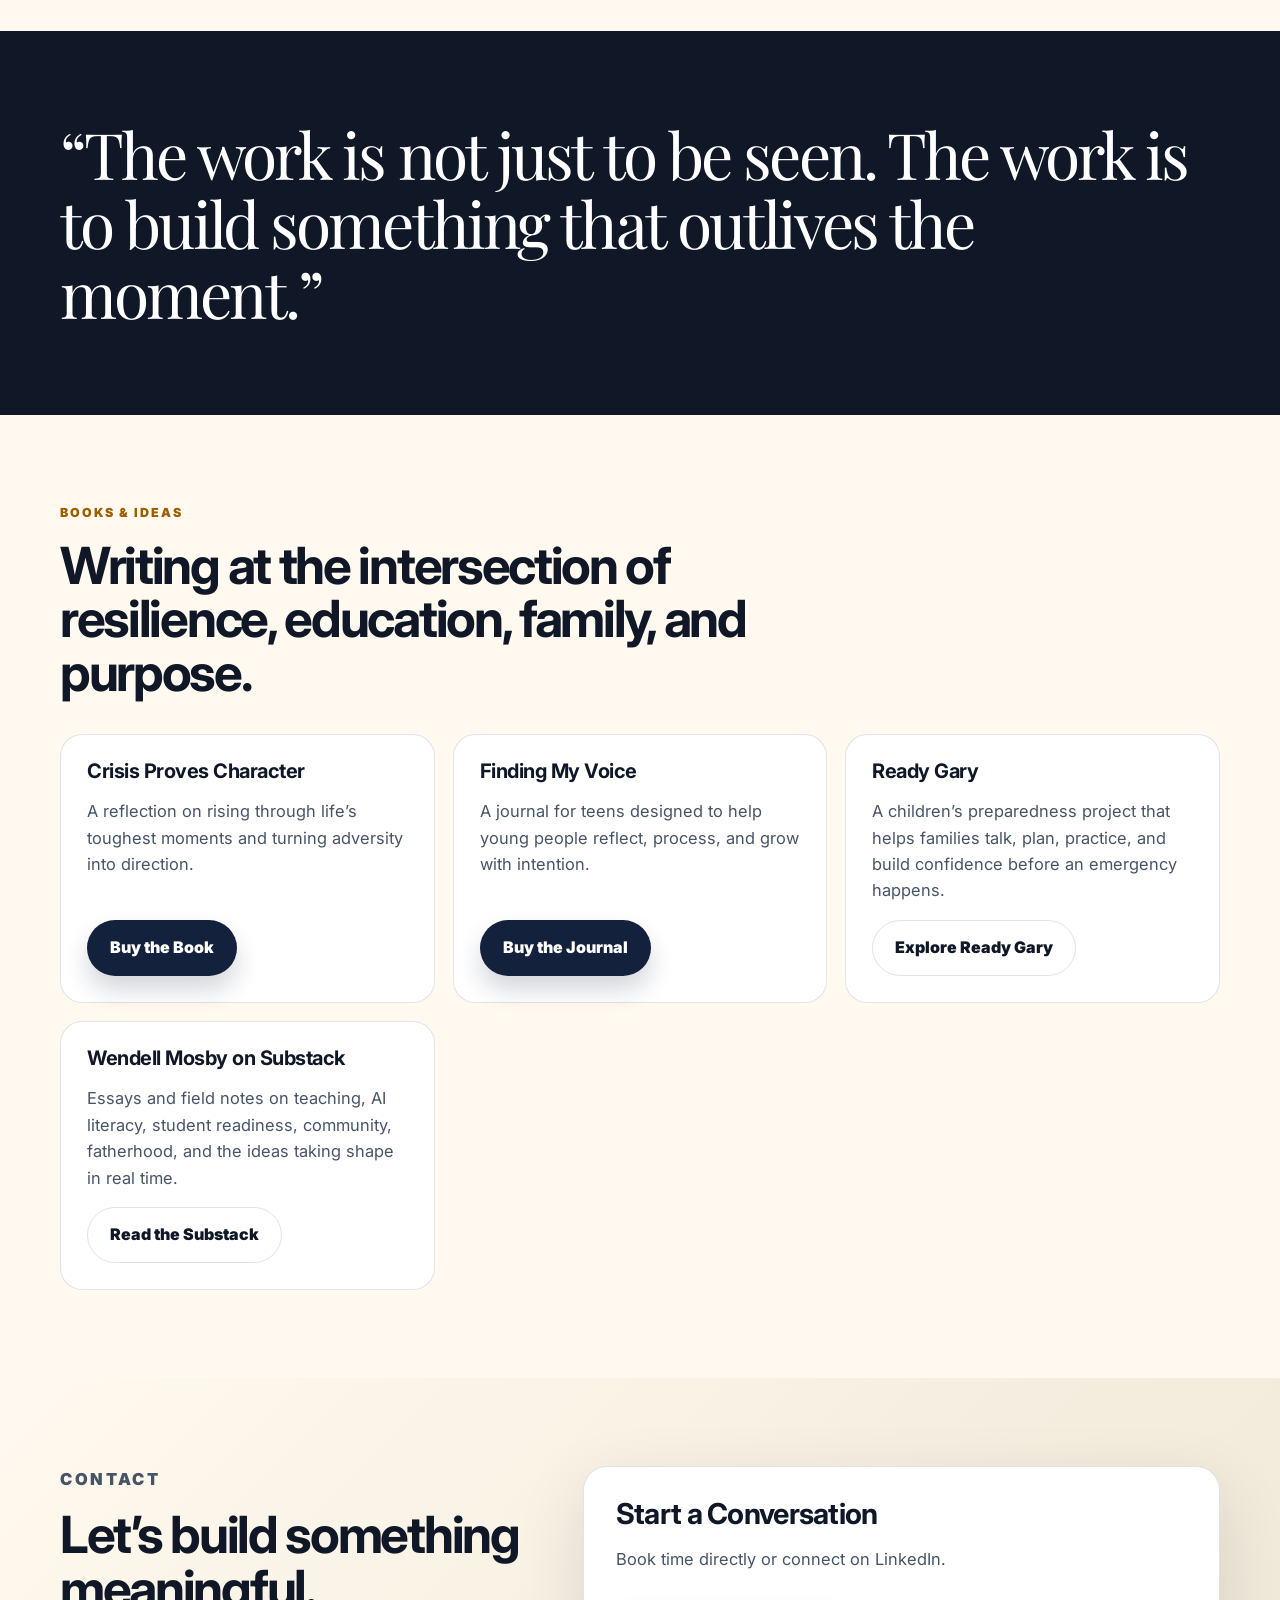
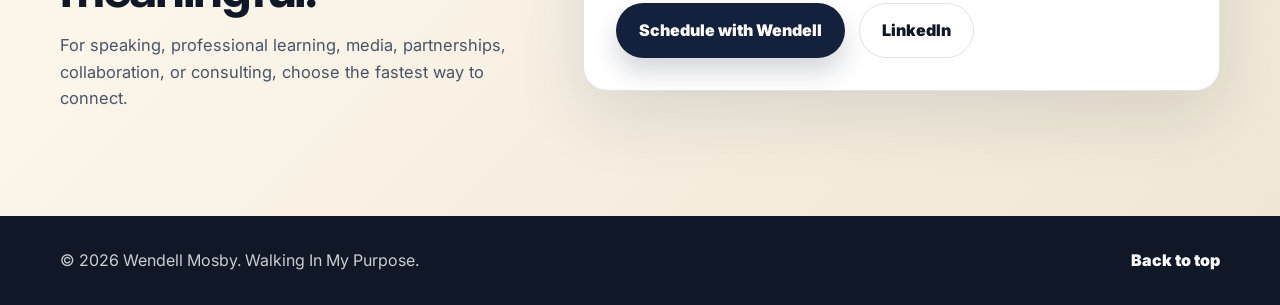
==== commit beebda5e: "Activate Ready Gary links on main page" ====
--- a/index.html
+++ b/index.html
@@ -163,7 +163,7 @@
           <article>
             <h3>Ready Gary</h3>
             <p>A children’s emergency-preparedness project built around a simple family idea: <strong>become your greatest resource.</strong> Gary helps young children learn how to stay calm, know their plan, recognize trusted adults, and understand the basics of preparedness.</p>
-            <span class="project-status">Kickstarter campaign in development</span>
+            <a href="/ready-gary/">Explore Ready Gary →</a>
           </article>
           <article>
             <h3>Real Men Color</h3>
@@ -232,7 +232,7 @@
           <article>
             <h3>Ready Gary</h3>
             <p>A children’s preparedness project that helps families talk, plan, practice, and build confidence before an emergency happens.</p>
-            <span class="project-status">Kickstarter coming soon</span>
+            <a class="button secondary" href="/ready-gary/">Explore Ready Gary</a>
           </article>
           <article>
             <h3>Wendell Mosby on Substack</h3>
@@ -271,6 +271,6 @@
     </div>
   </footer>
 
-  <script src="script.js"></script>
+  <script src="script.js?v=4"></script>
 </body>
 </html>
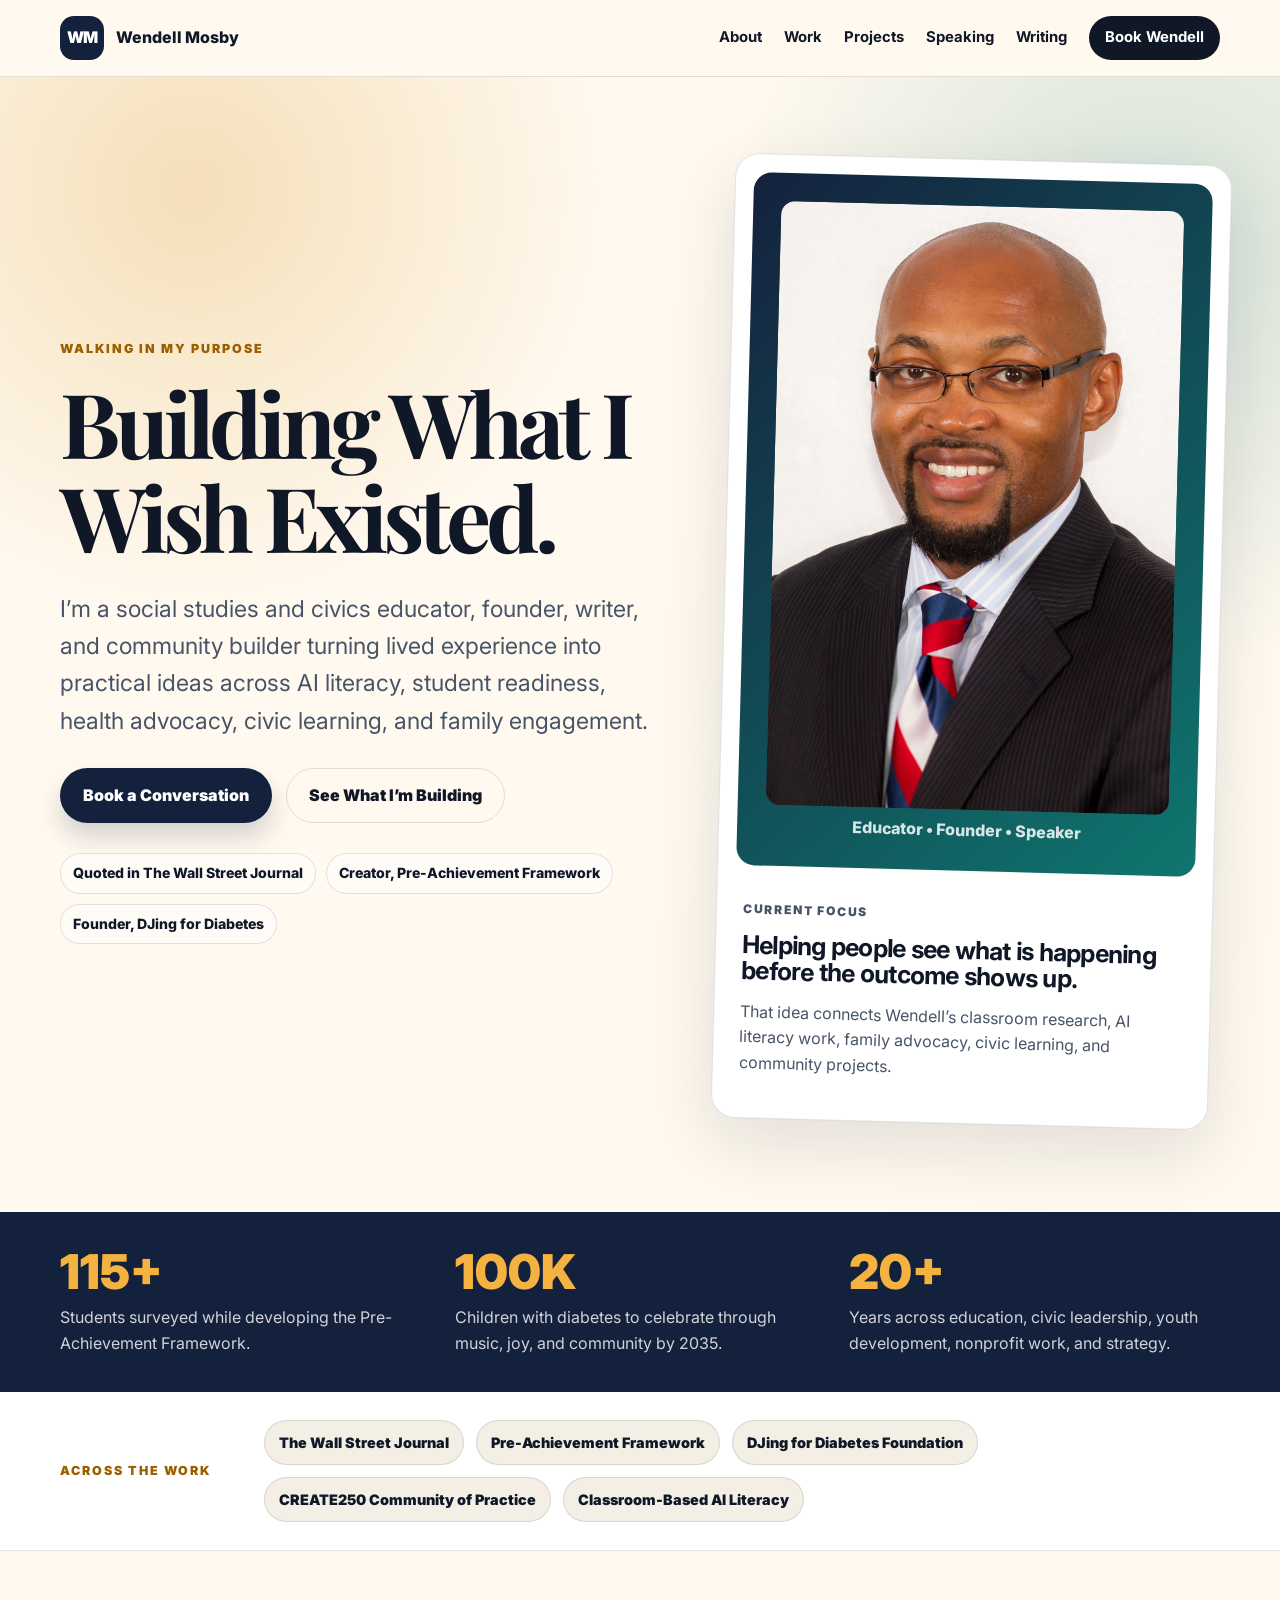
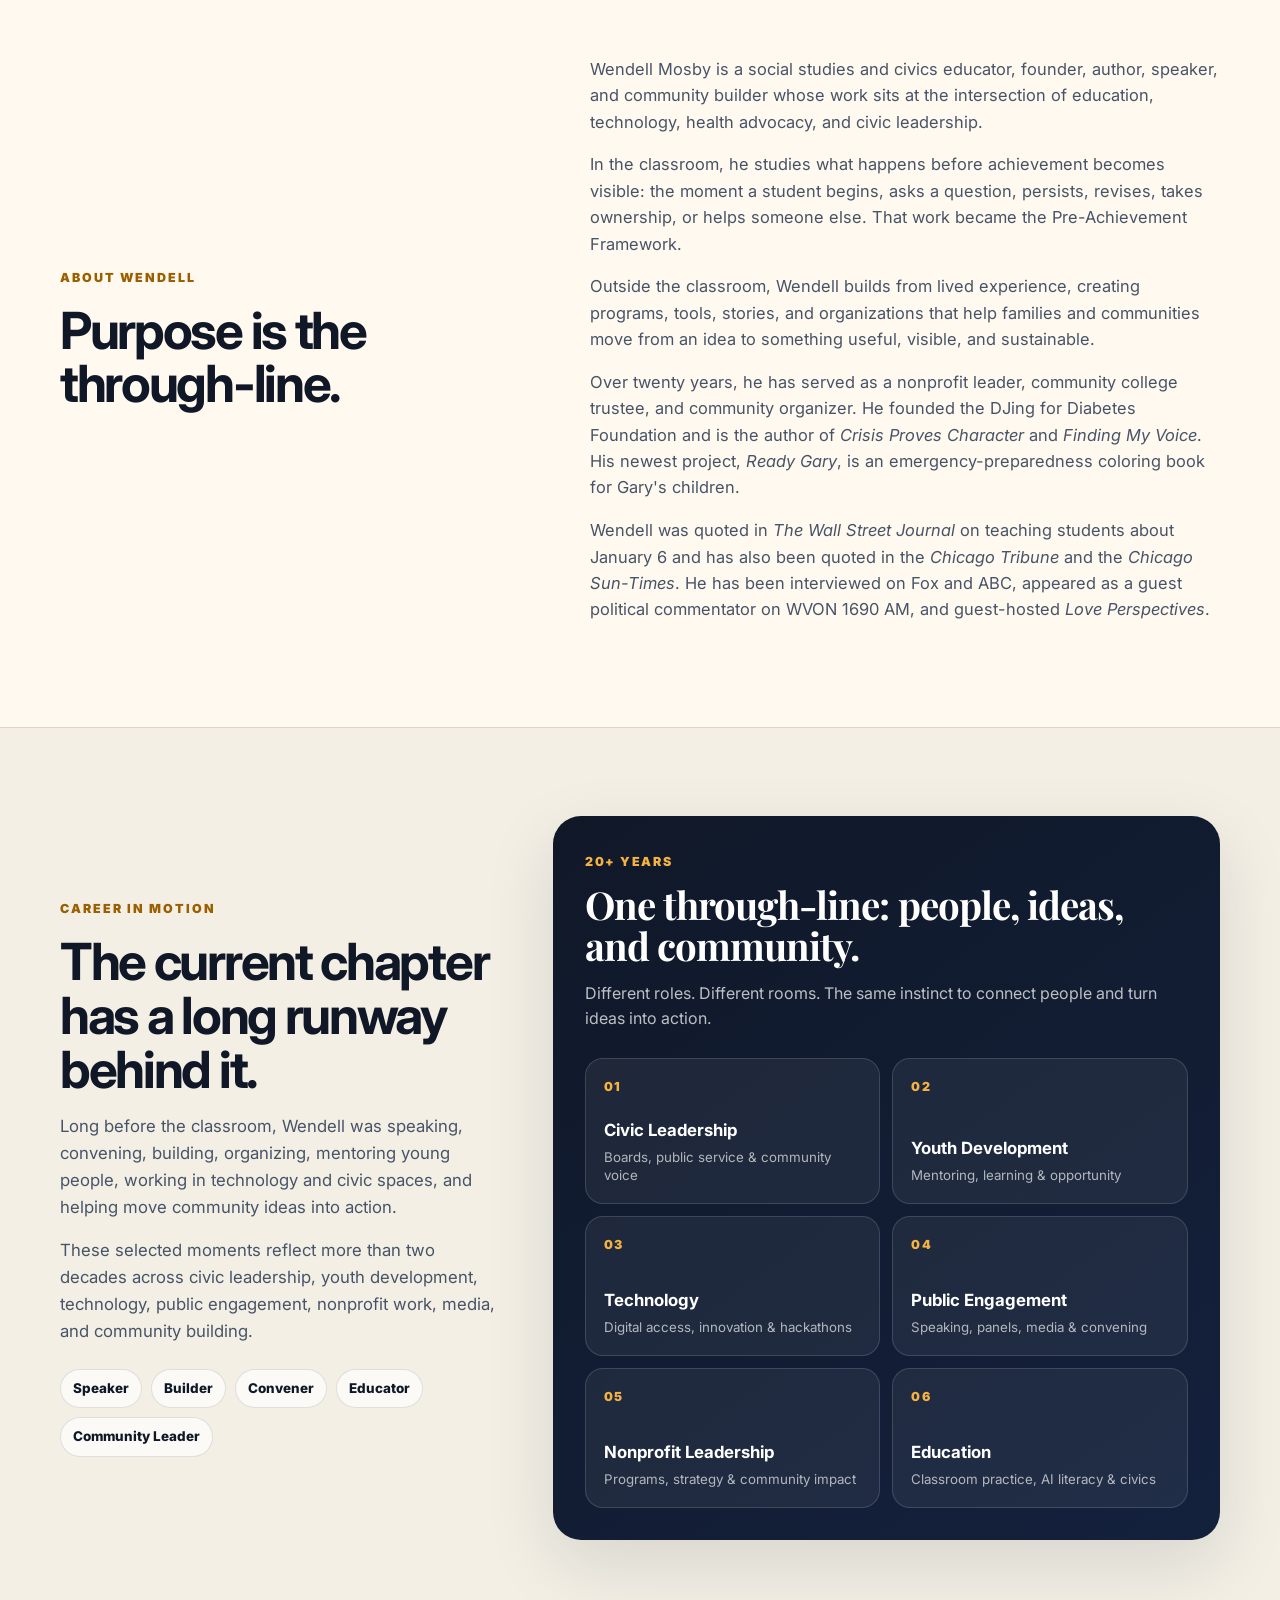
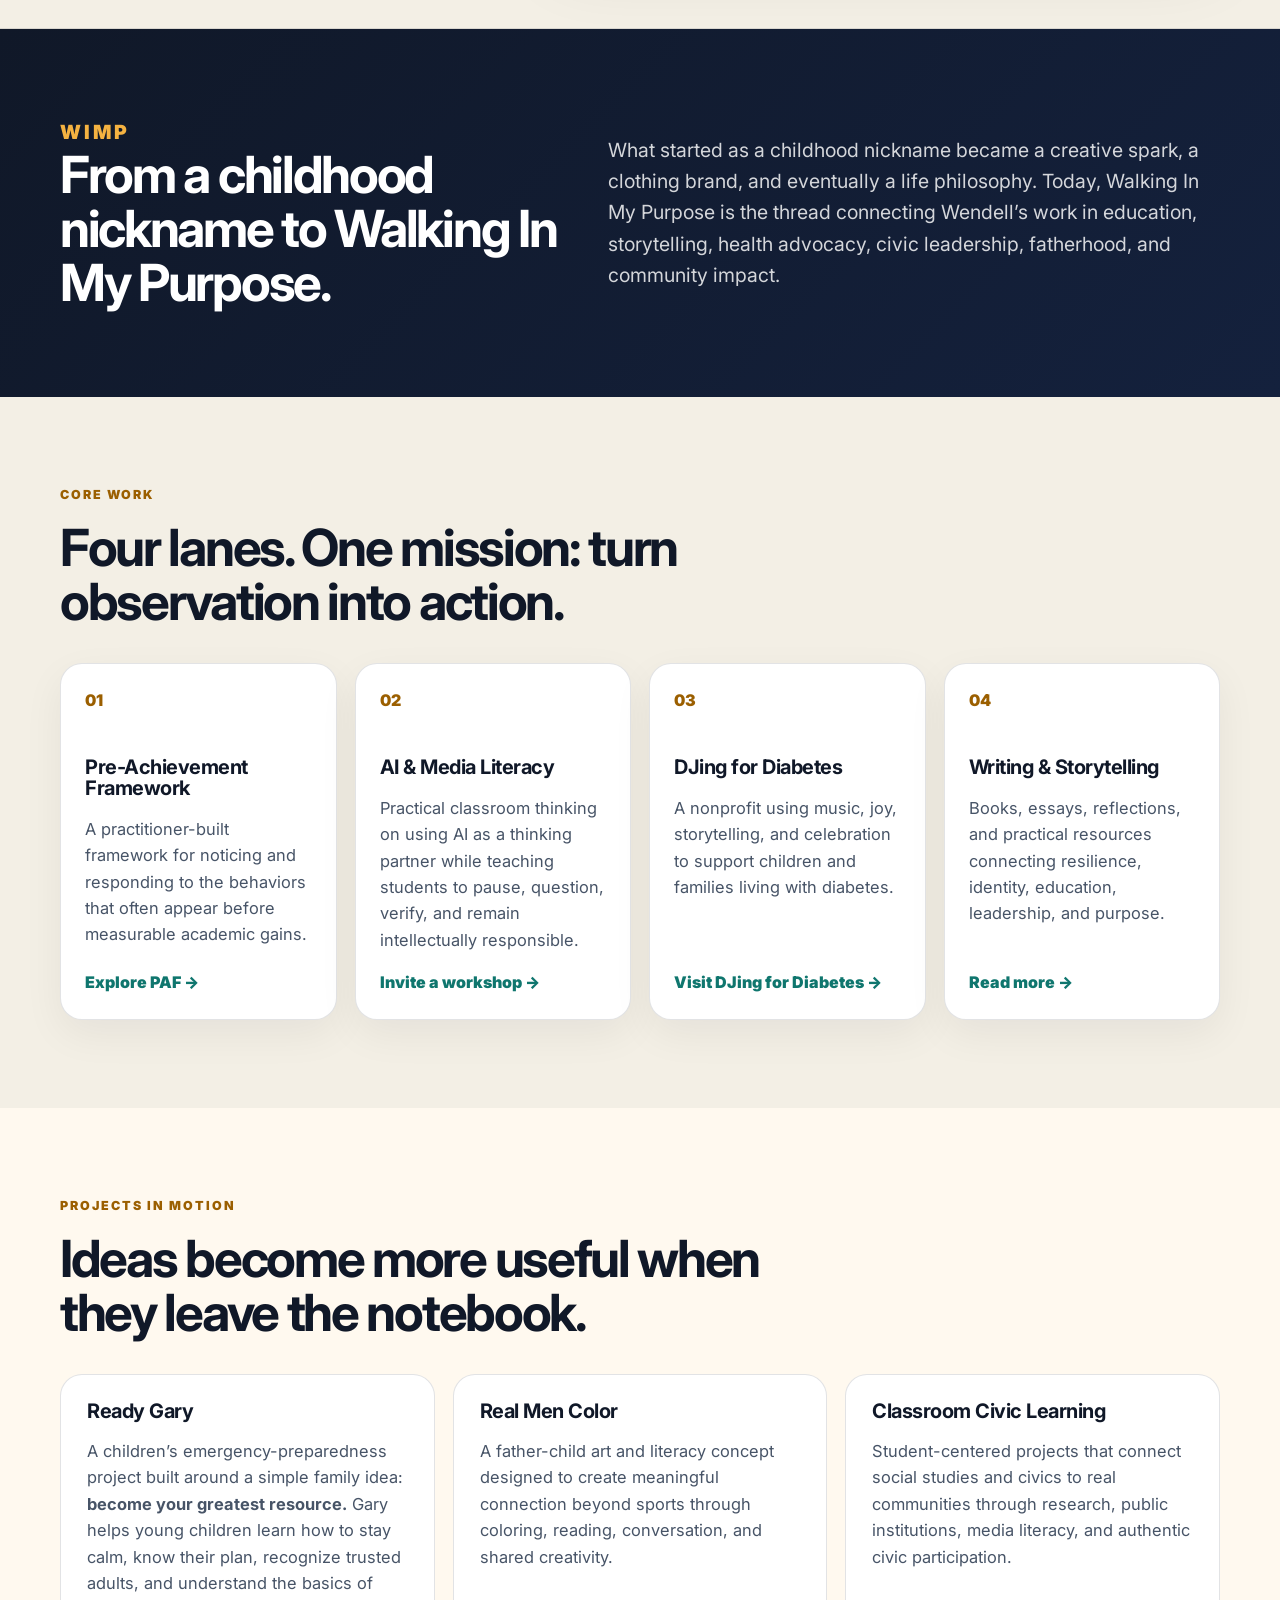
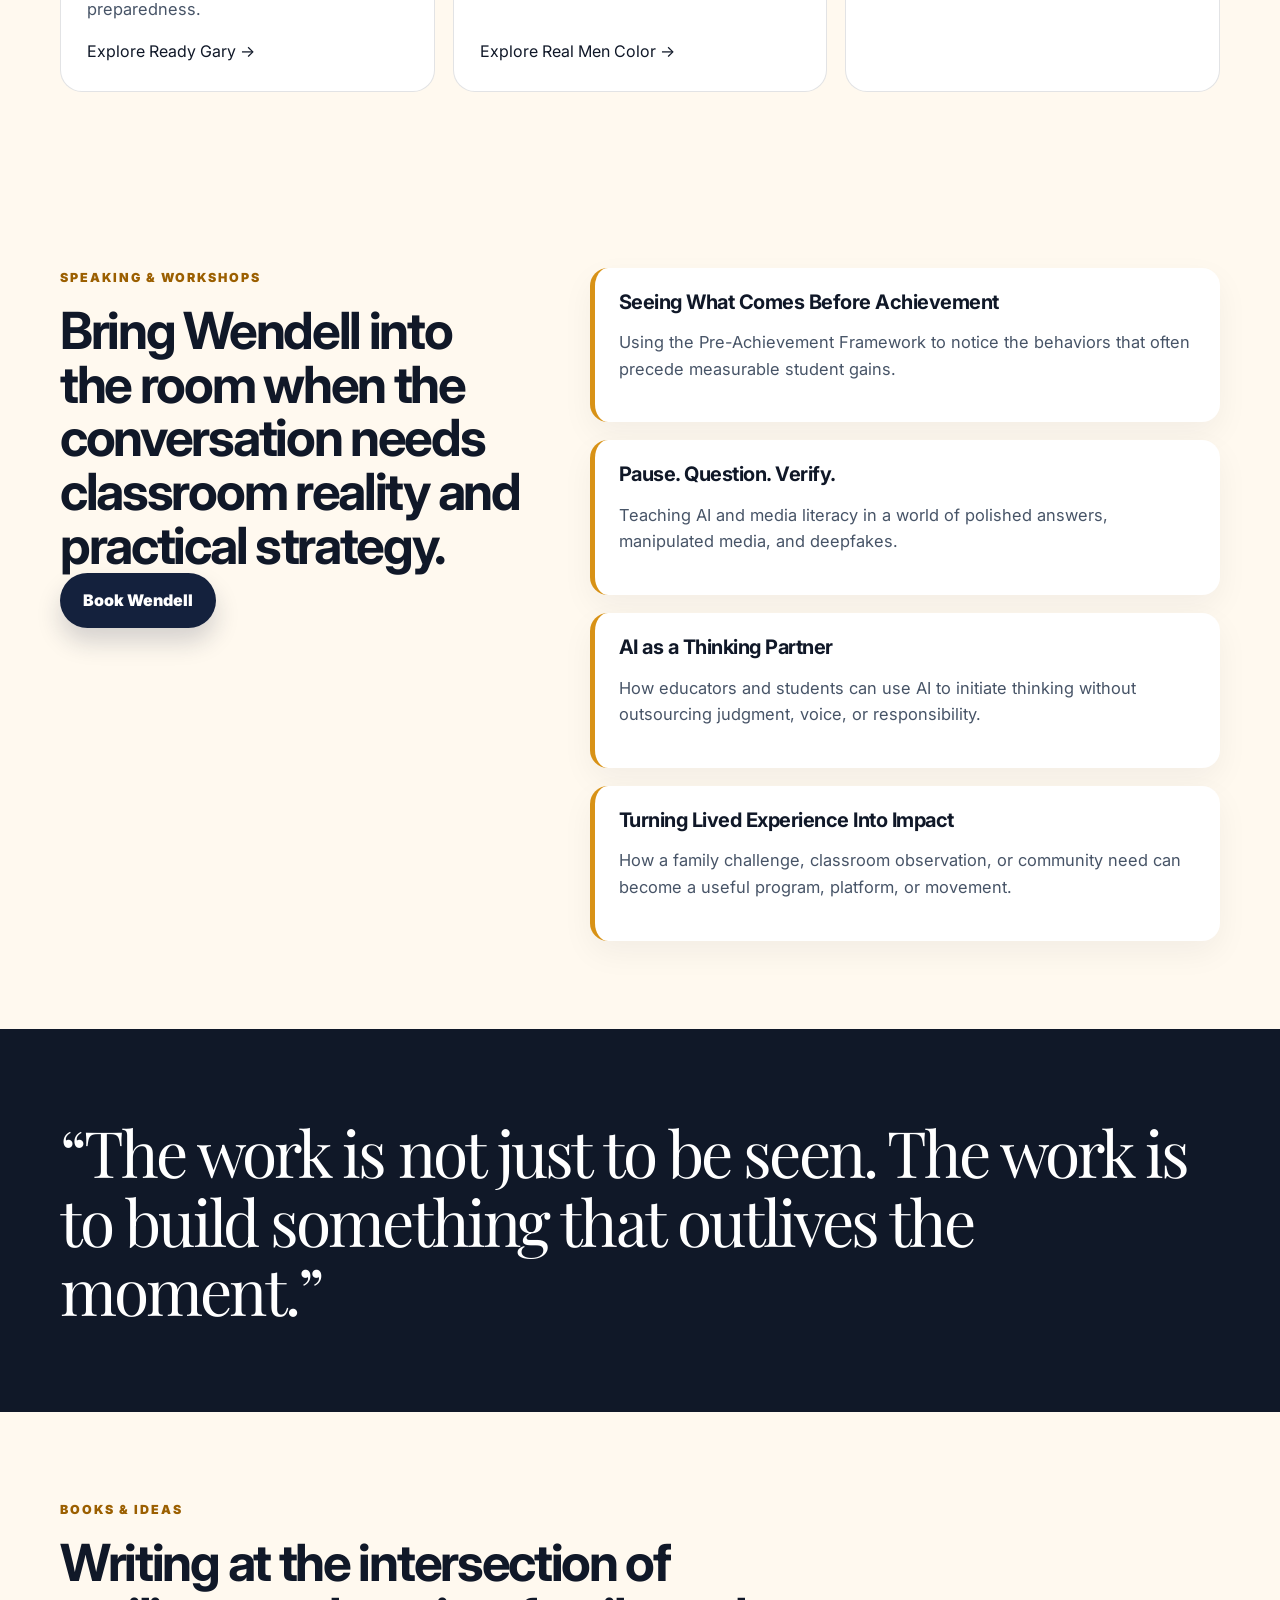
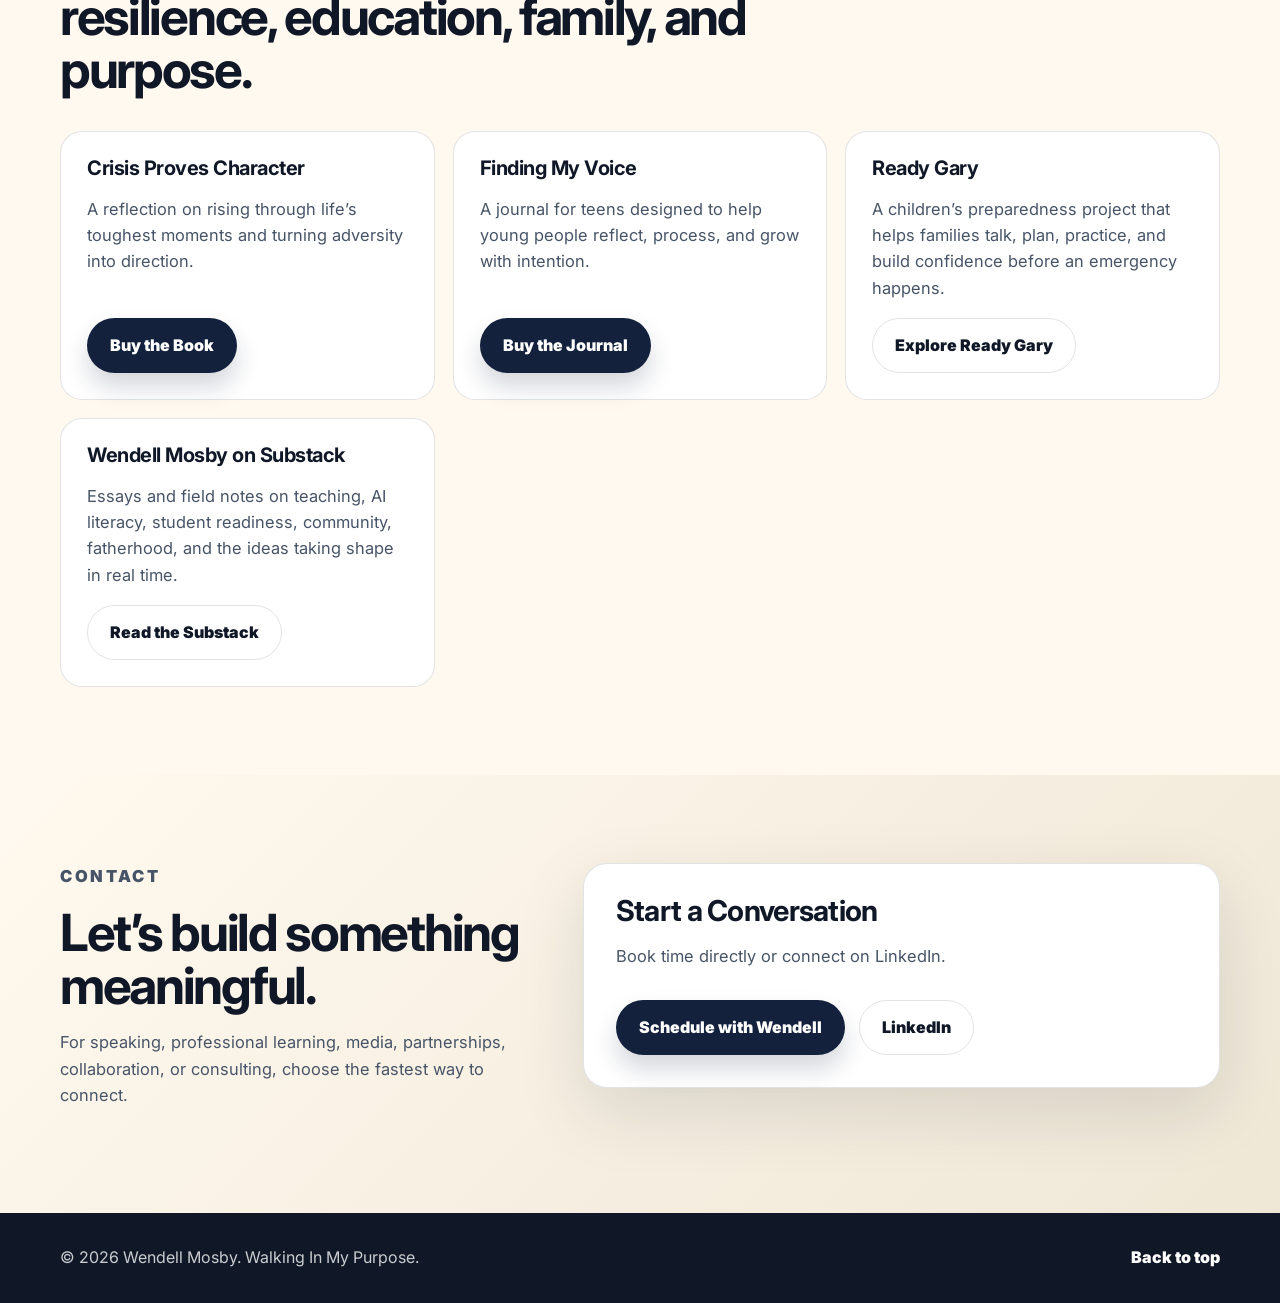
==== commit 00b62692: "Update media credits in Wendell Mosby’s bio" ====
--- a/index.html
+++ b/index.html
@@ -103,7 +103,8 @@
           <p>Wendell Mosby is a social studies and civics educator, founder, author, speaker, and community builder whose work sits at the intersection of education, technology, health advocacy, and civic leadership.</p>
           <p>In the classroom, he studies what happens before achievement becomes visible: the moment a student begins, asks a question, persists, revises, takes ownership, or helps someone else. That work became the Pre-Achievement Framework.</p>
           <p>Outside the classroom, Wendell builds from lived experience, creating programs, tools, stories, and organizations that help families and communities move from an idea to something useful, visible, and sustainable.</p>
-          <p>Over twenty years, he has served as a nonprofit leader, community college trustee, and community organizer. He founded the DJing for Diabetes Foundation, was quoted in <em>The Wall Street Journal</em> on teaching students about January 6th, and is the author of <em>Crisis Proves Character</em> and <em>Finding My Voice</em>. His newest project, <em>Ready Gary</em>, is an emergency-preparedness coloring book for Gary's children.</p>
+          <p>Over twenty years, he has served as a nonprofit leader, community college trustee, and community organizer. He founded the DJing for Diabetes Foundation and is the author of <em>Crisis Proves Character</em> and <em>Finding My Voice</em>. His newest project, <em>Ready Gary</em>, is an emergency-preparedness coloring book for Gary's children.</p>
+          <p>Wendell was quoted in <em>The Wall Street Journal</em> on teaching students about January 6 and has also been quoted in the <em>Chicago Tribune</em> and the <em>Chicago Sun-Times</em>. He has been interviewed on Fox and ABC, appeared as a guest political commentator on WVON 1690 AM, and guest-hosted <em>Love Perspectives</em>.</p>
         </div>
       </div>
     </section>
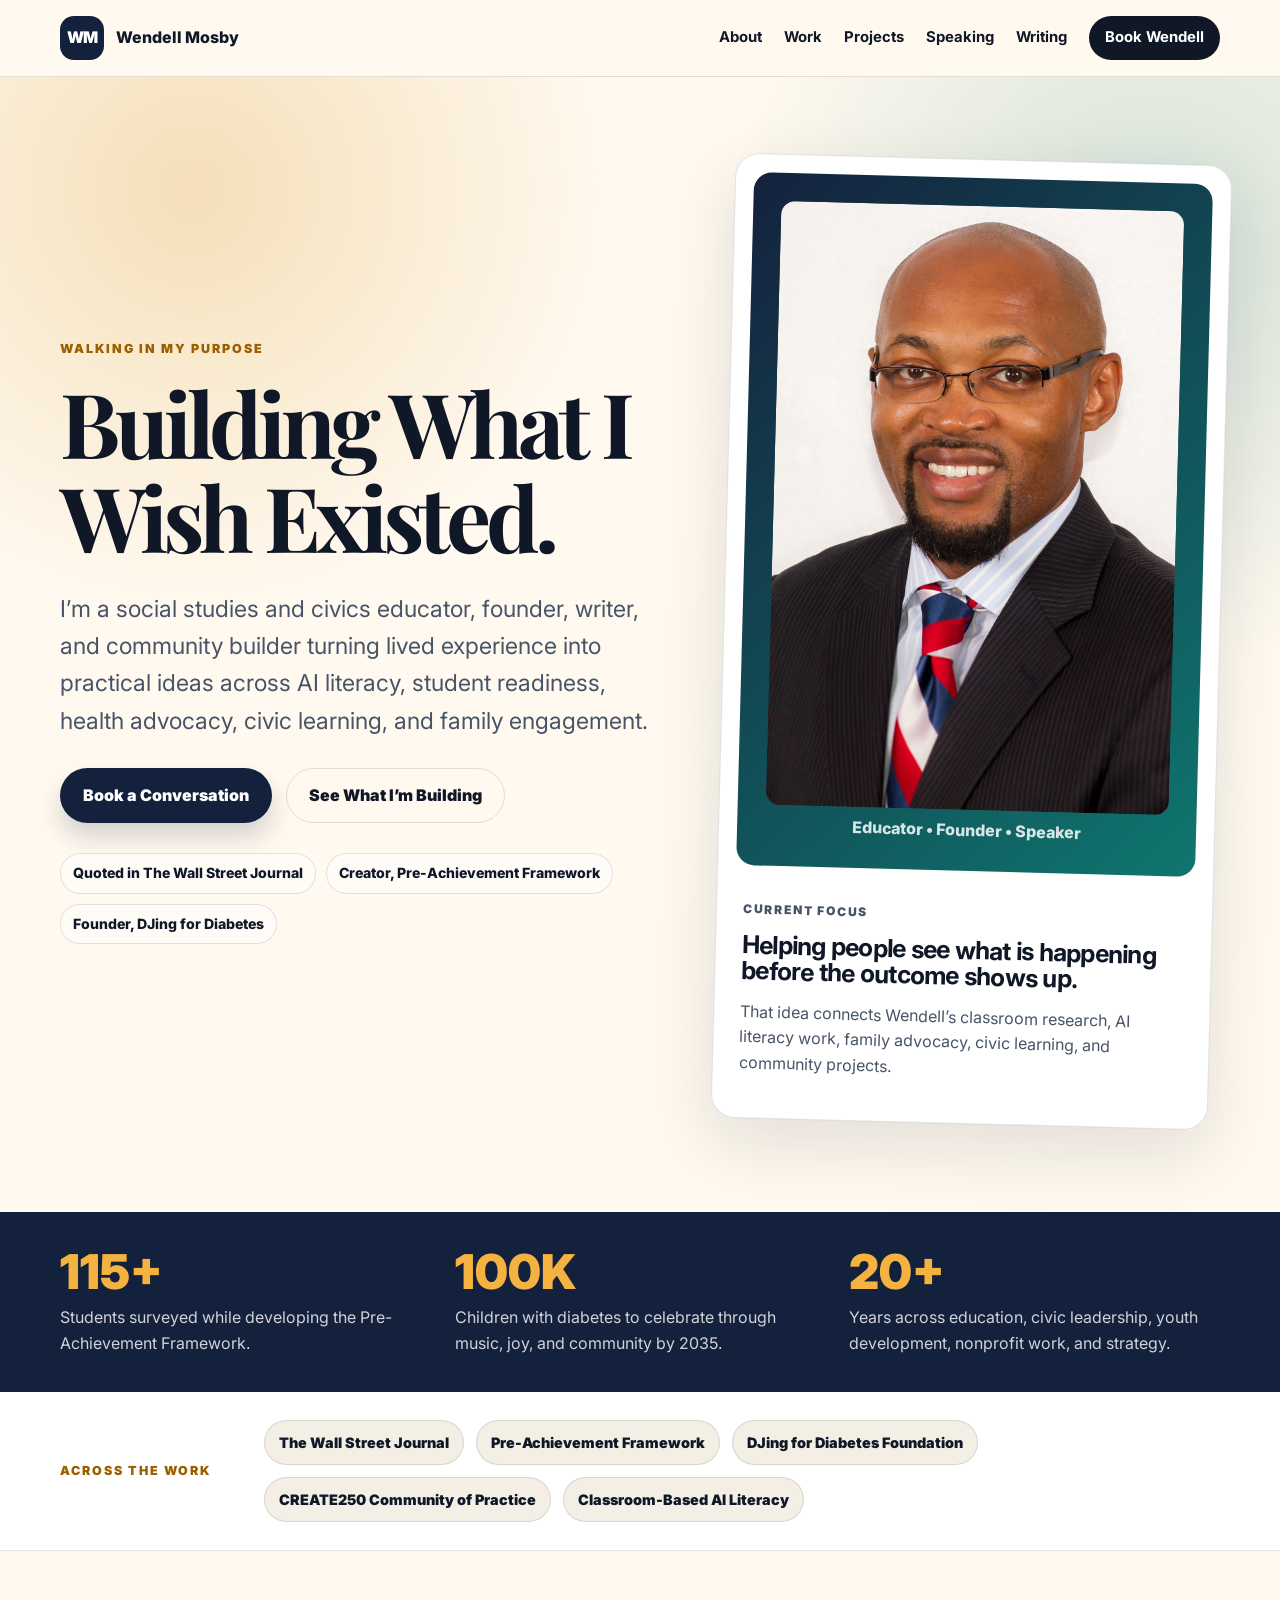
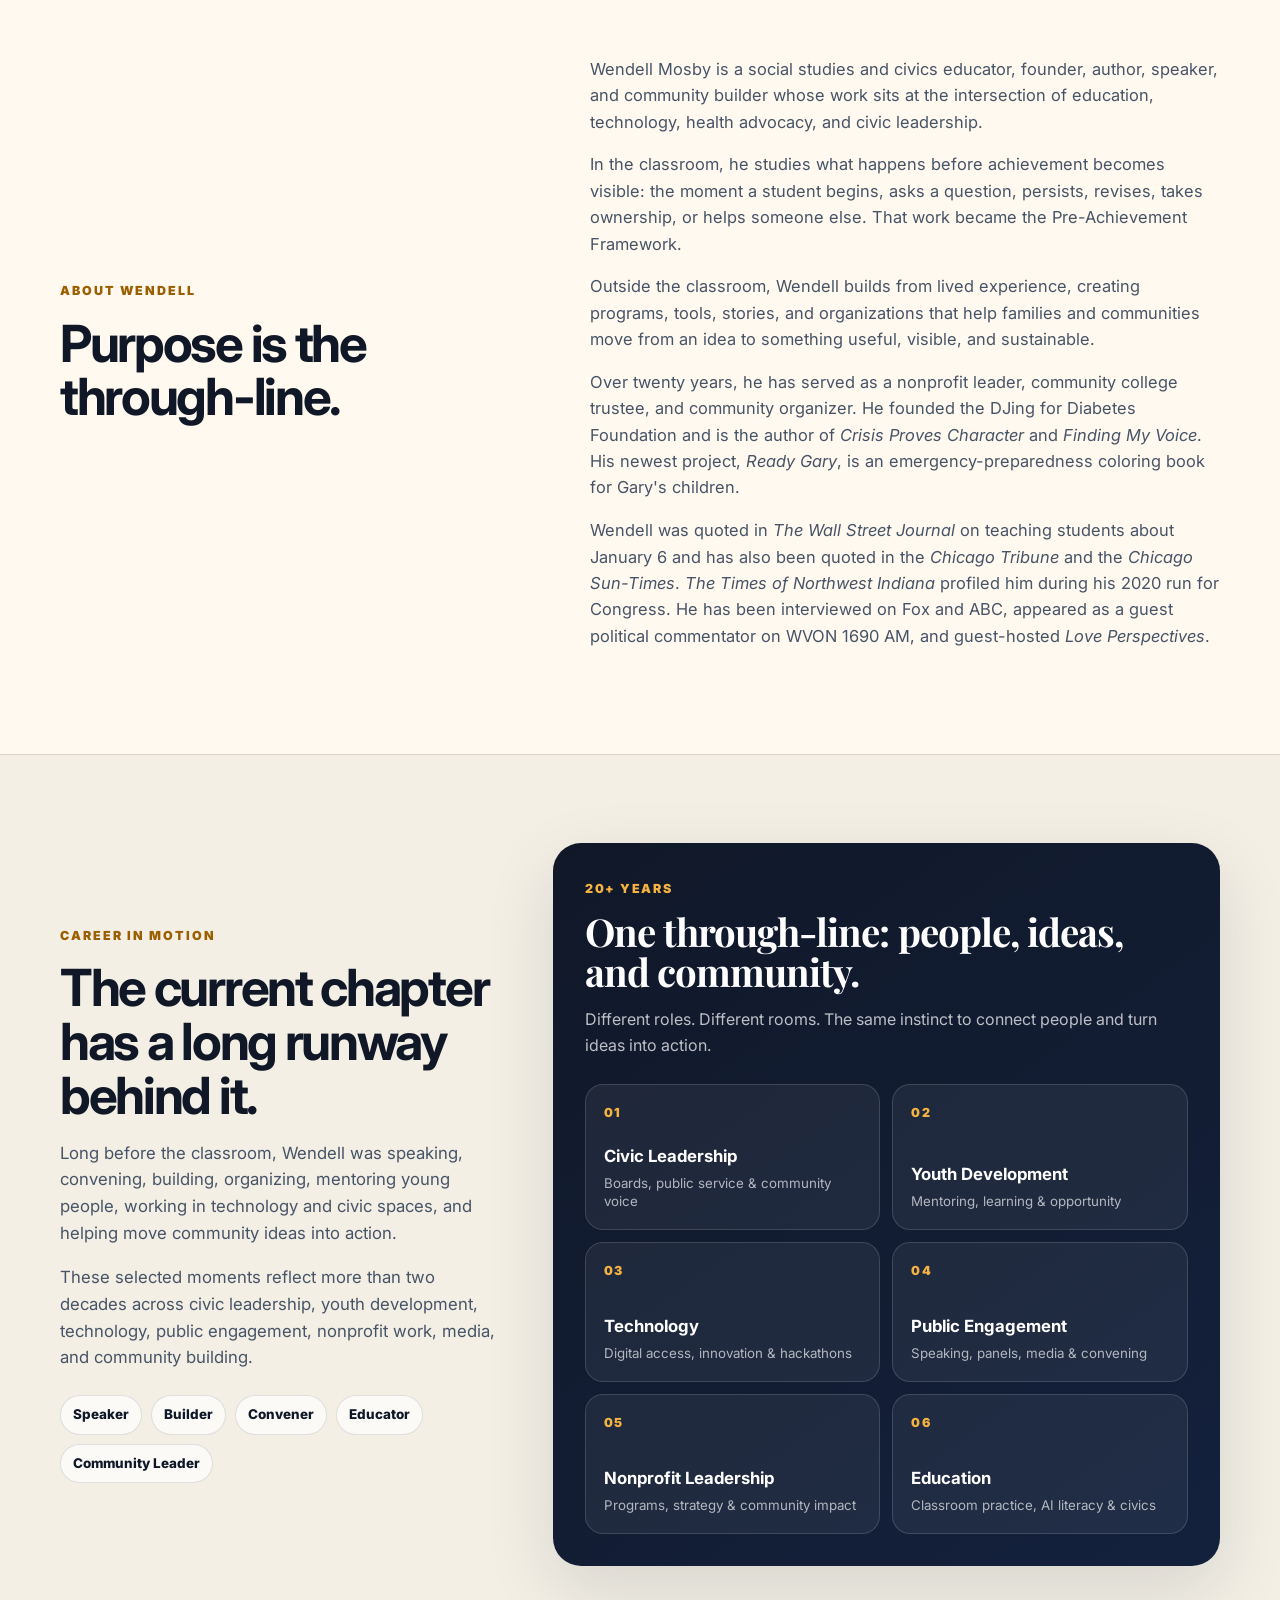
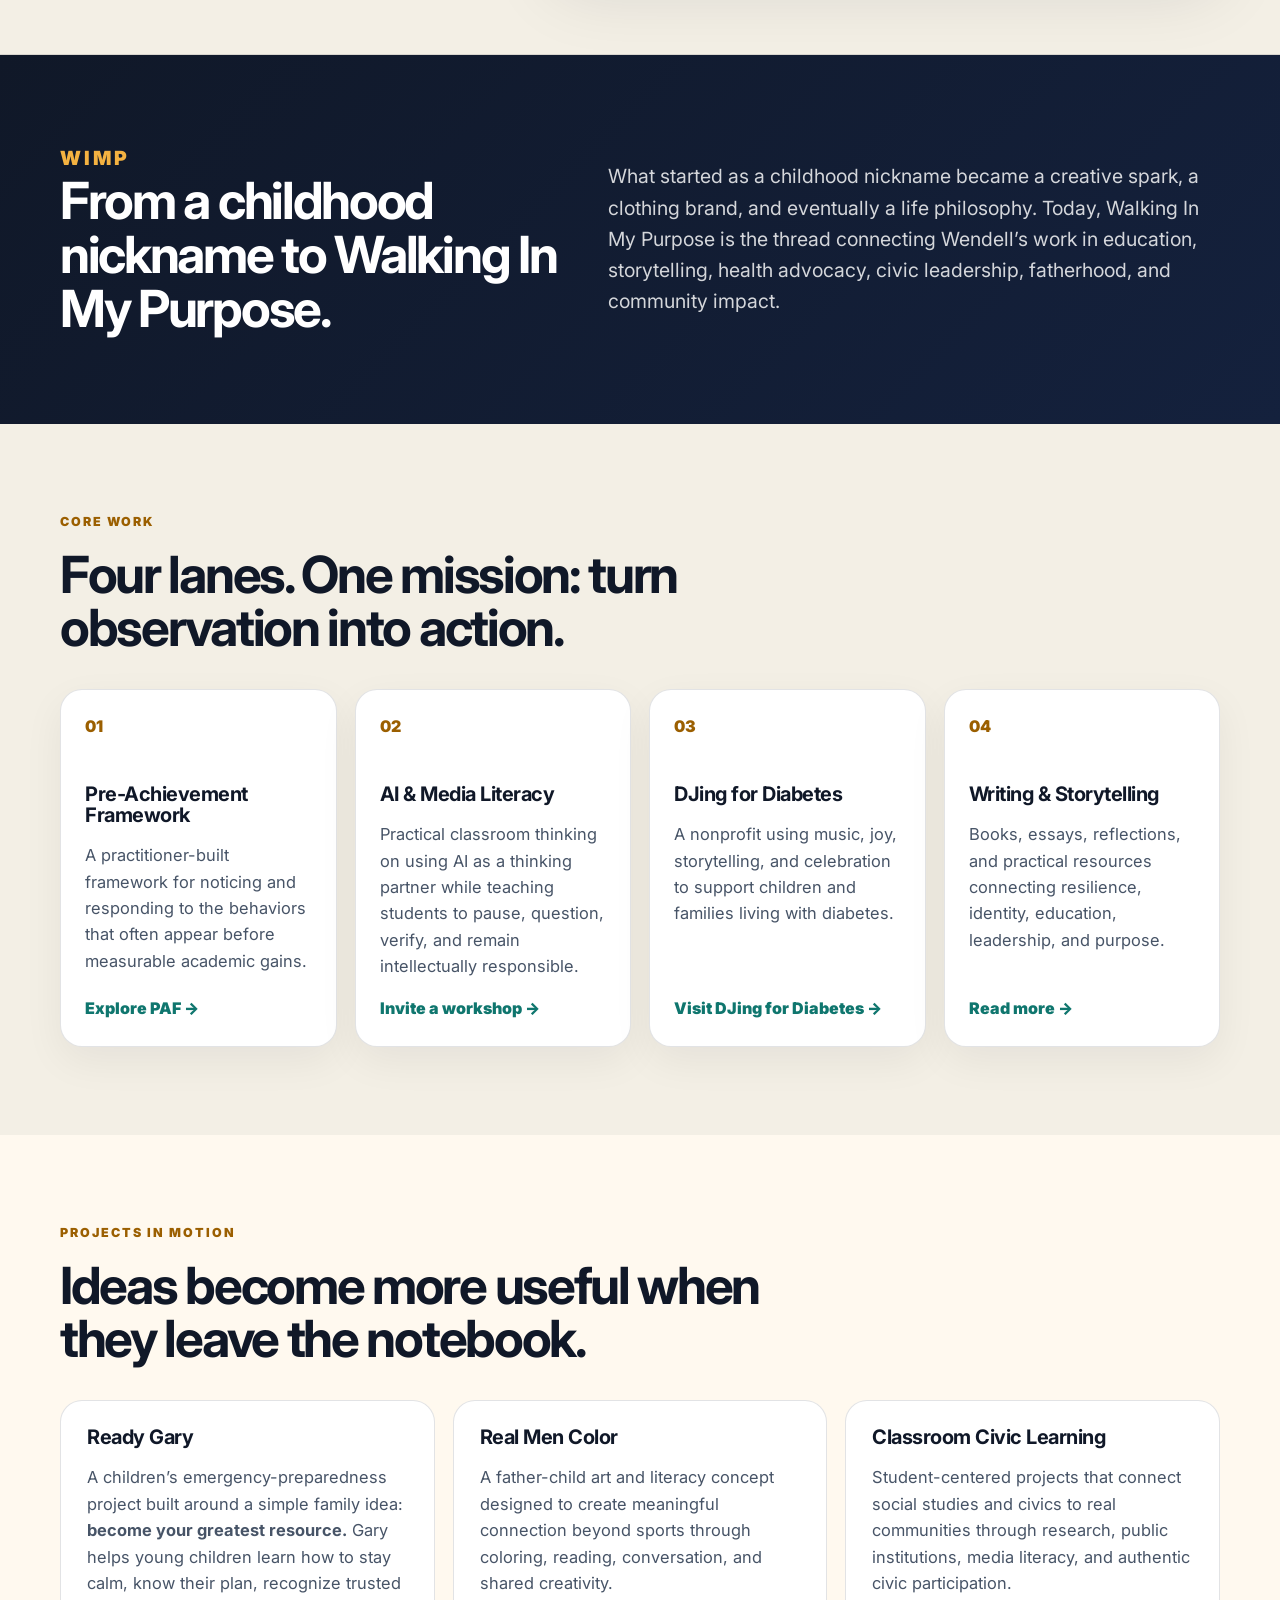
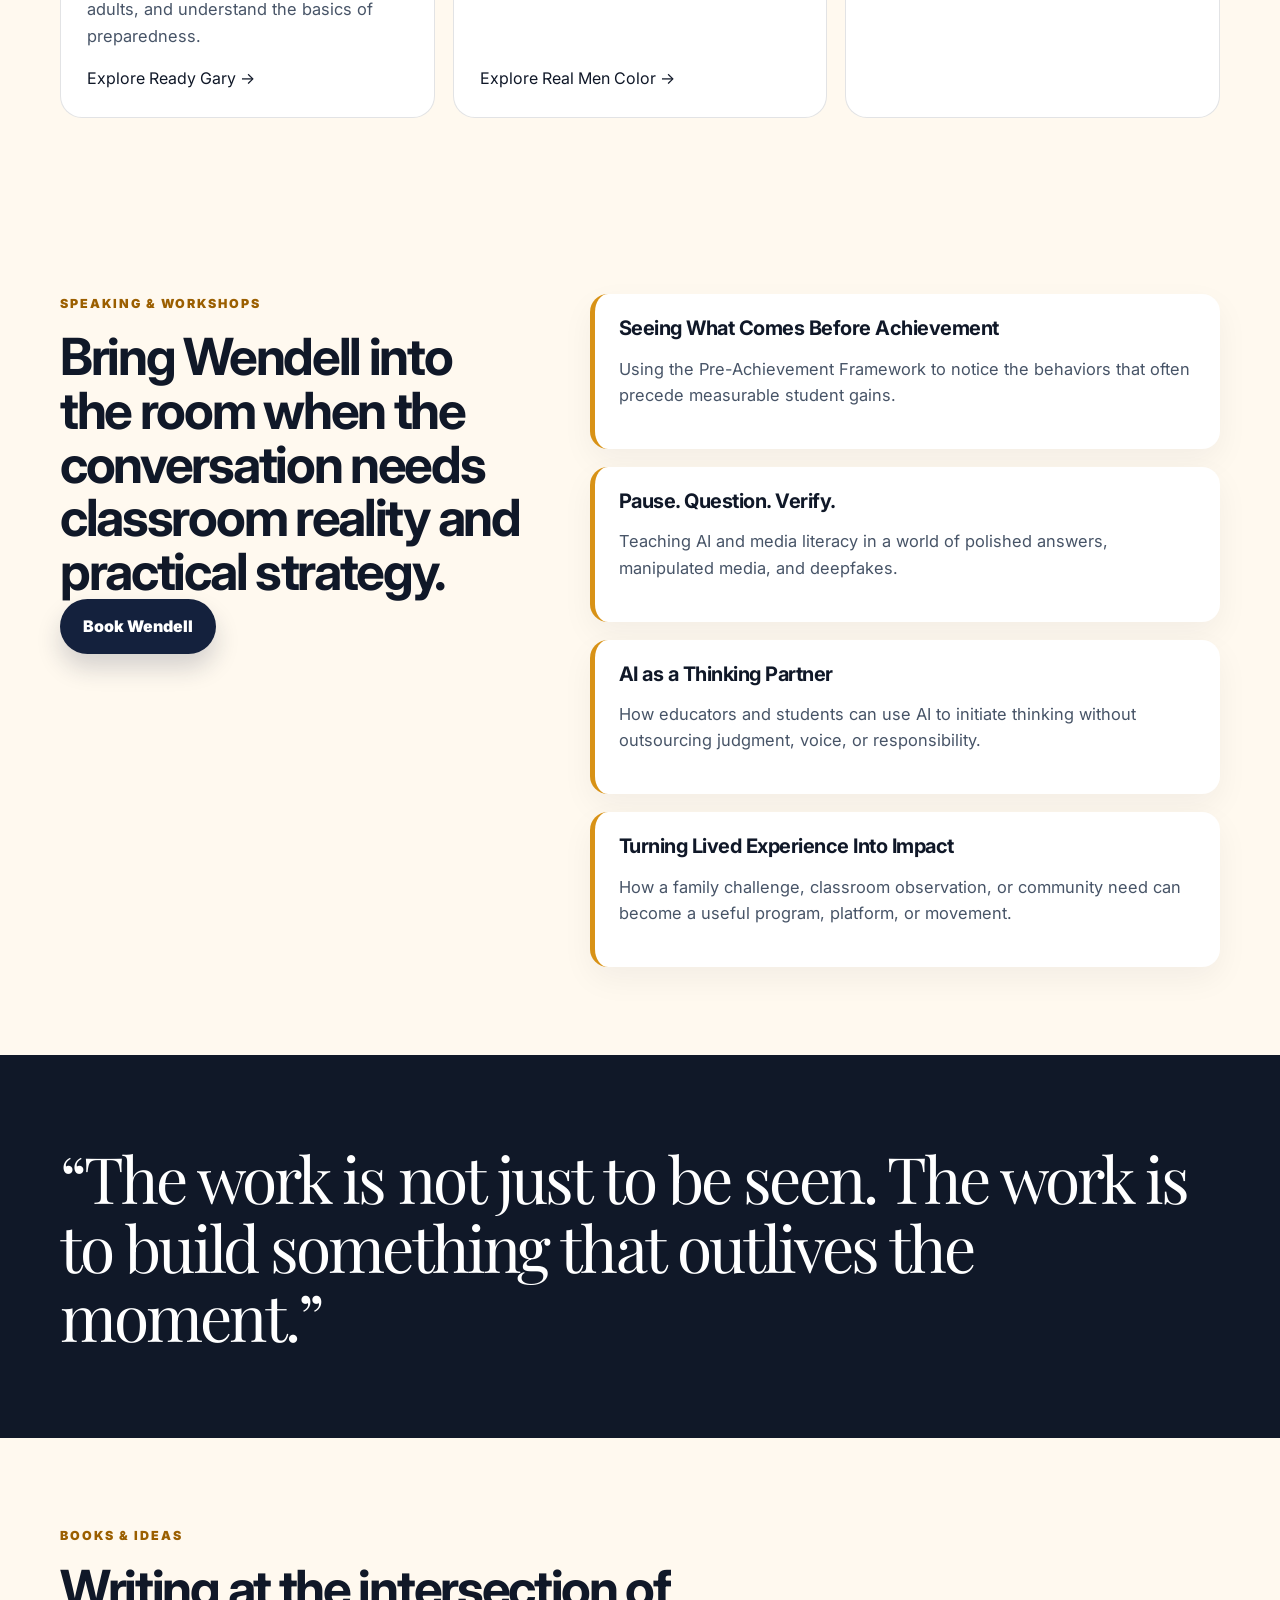
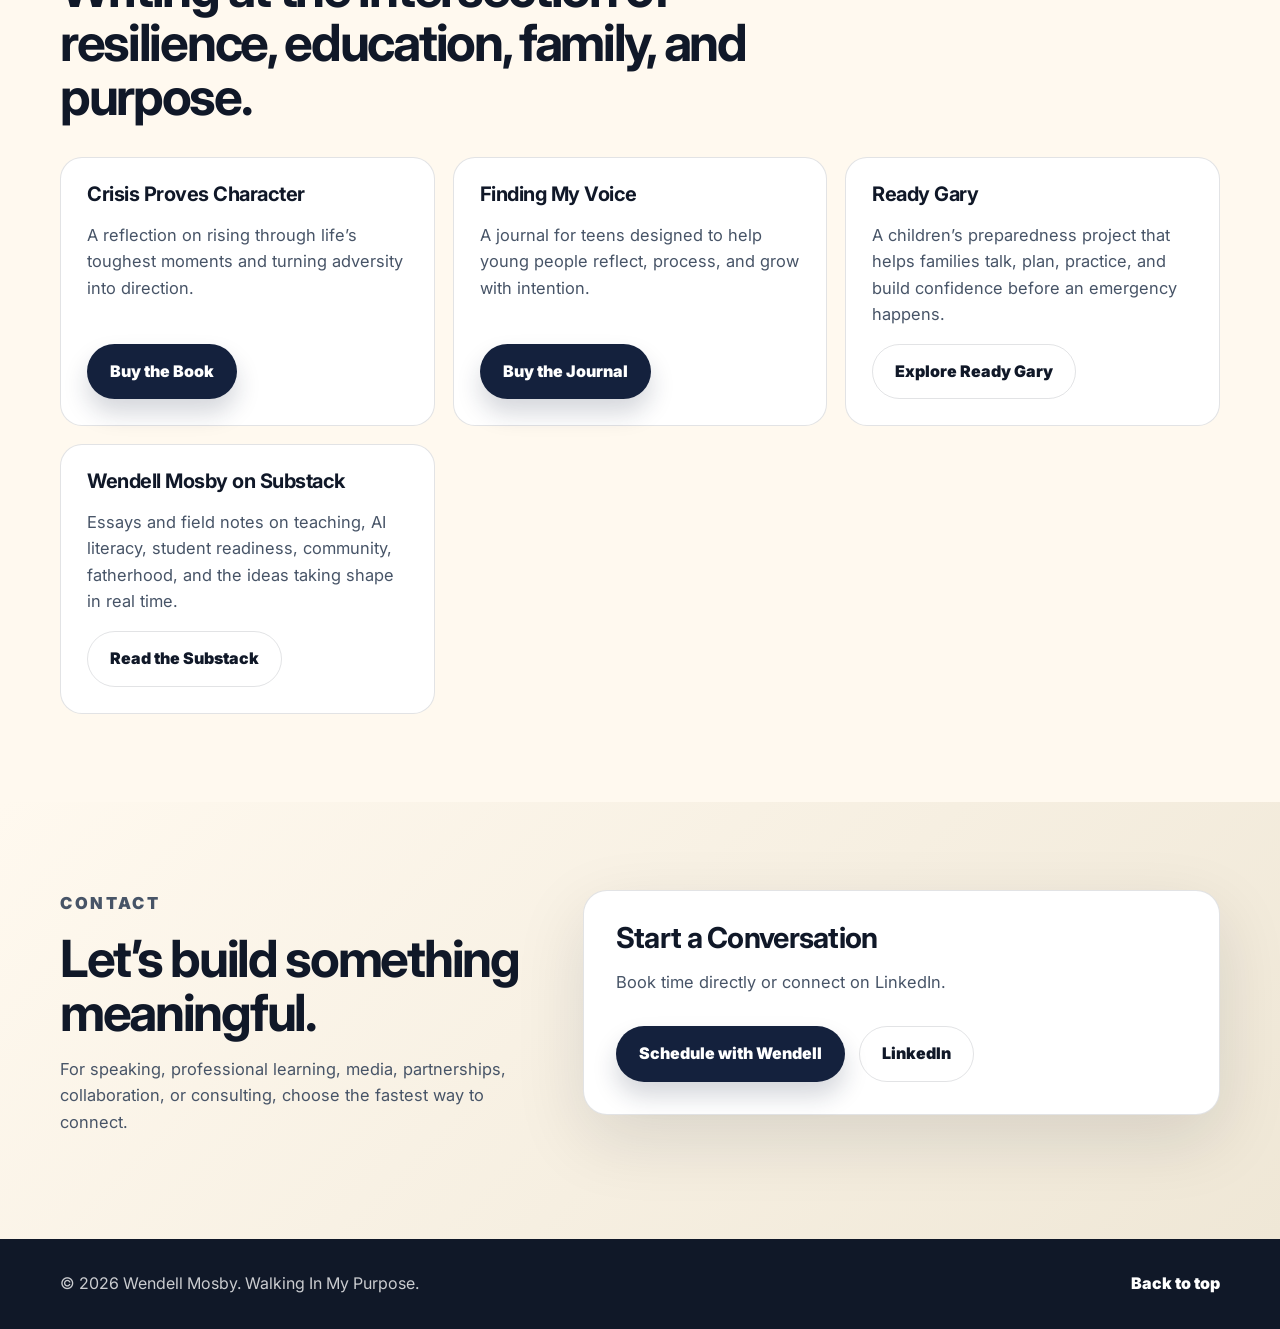
==== commit 96523adb: "Add Northwest Indiana Times congressional campaign profile" ====
--- a/index.html
+++ b/index.html
@@ -104,7 +104,7 @@
           <p>In the classroom, he studies what happens before achievement becomes visible: the moment a student begins, asks a question, persists, revises, takes ownership, or helps someone else. That work became the Pre-Achievement Framework.</p>
           <p>Outside the classroom, Wendell builds from lived experience, creating programs, tools, stories, and organizations that help families and communities move from an idea to something useful, visible, and sustainable.</p>
           <p>Over twenty years, he has served as a nonprofit leader, community college trustee, and community organizer. He founded the DJing for Diabetes Foundation and is the author of <em>Crisis Proves Character</em> and <em>Finding My Voice</em>. His newest project, <em>Ready Gary</em>, is an emergency-preparedness coloring book for Gary's children.</p>
-          <p>Wendell was quoted in <em>The Wall Street Journal</em> on teaching students about January 6 and has also been quoted in the <em>Chicago Tribune</em> and the <em>Chicago Sun-Times</em>. He has been interviewed on Fox and ABC, appeared as a guest political commentator on WVON 1690 AM, and guest-hosted <em>Love Perspectives</em>.</p>
+          <p>Wendell was quoted in <em>The Wall Street Journal</em> on teaching students about January 6 and has also been quoted in the <em>Chicago Tribune</em> and the <em>Chicago Sun-Times</em>. <em>The Times of Northwest Indiana</em> profiled him during his 2020 run for Congress. He has been interviewed on Fox and ABC, appeared as a guest political commentator on WVON 1690 AM, and guest-hosted <em>Love Perspectives</em>.</p>
         </div>
       </div>
     </section>
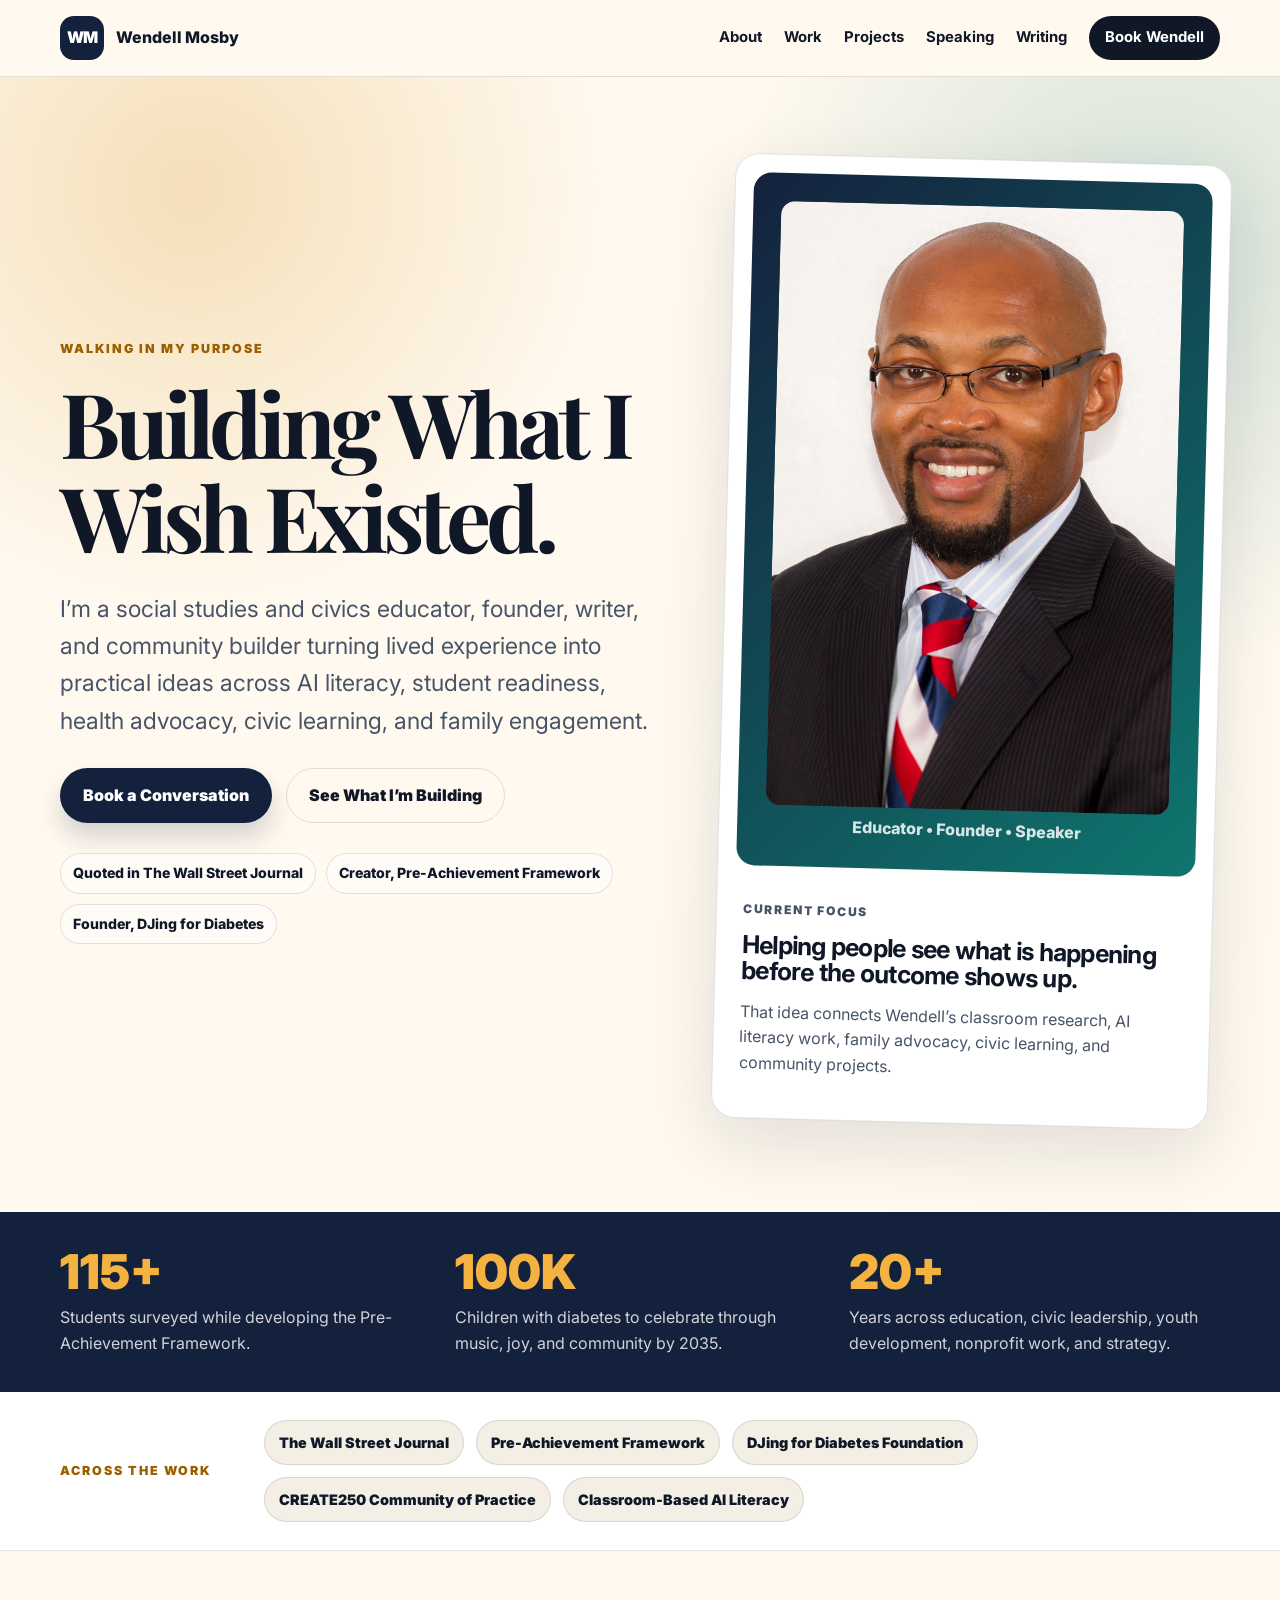
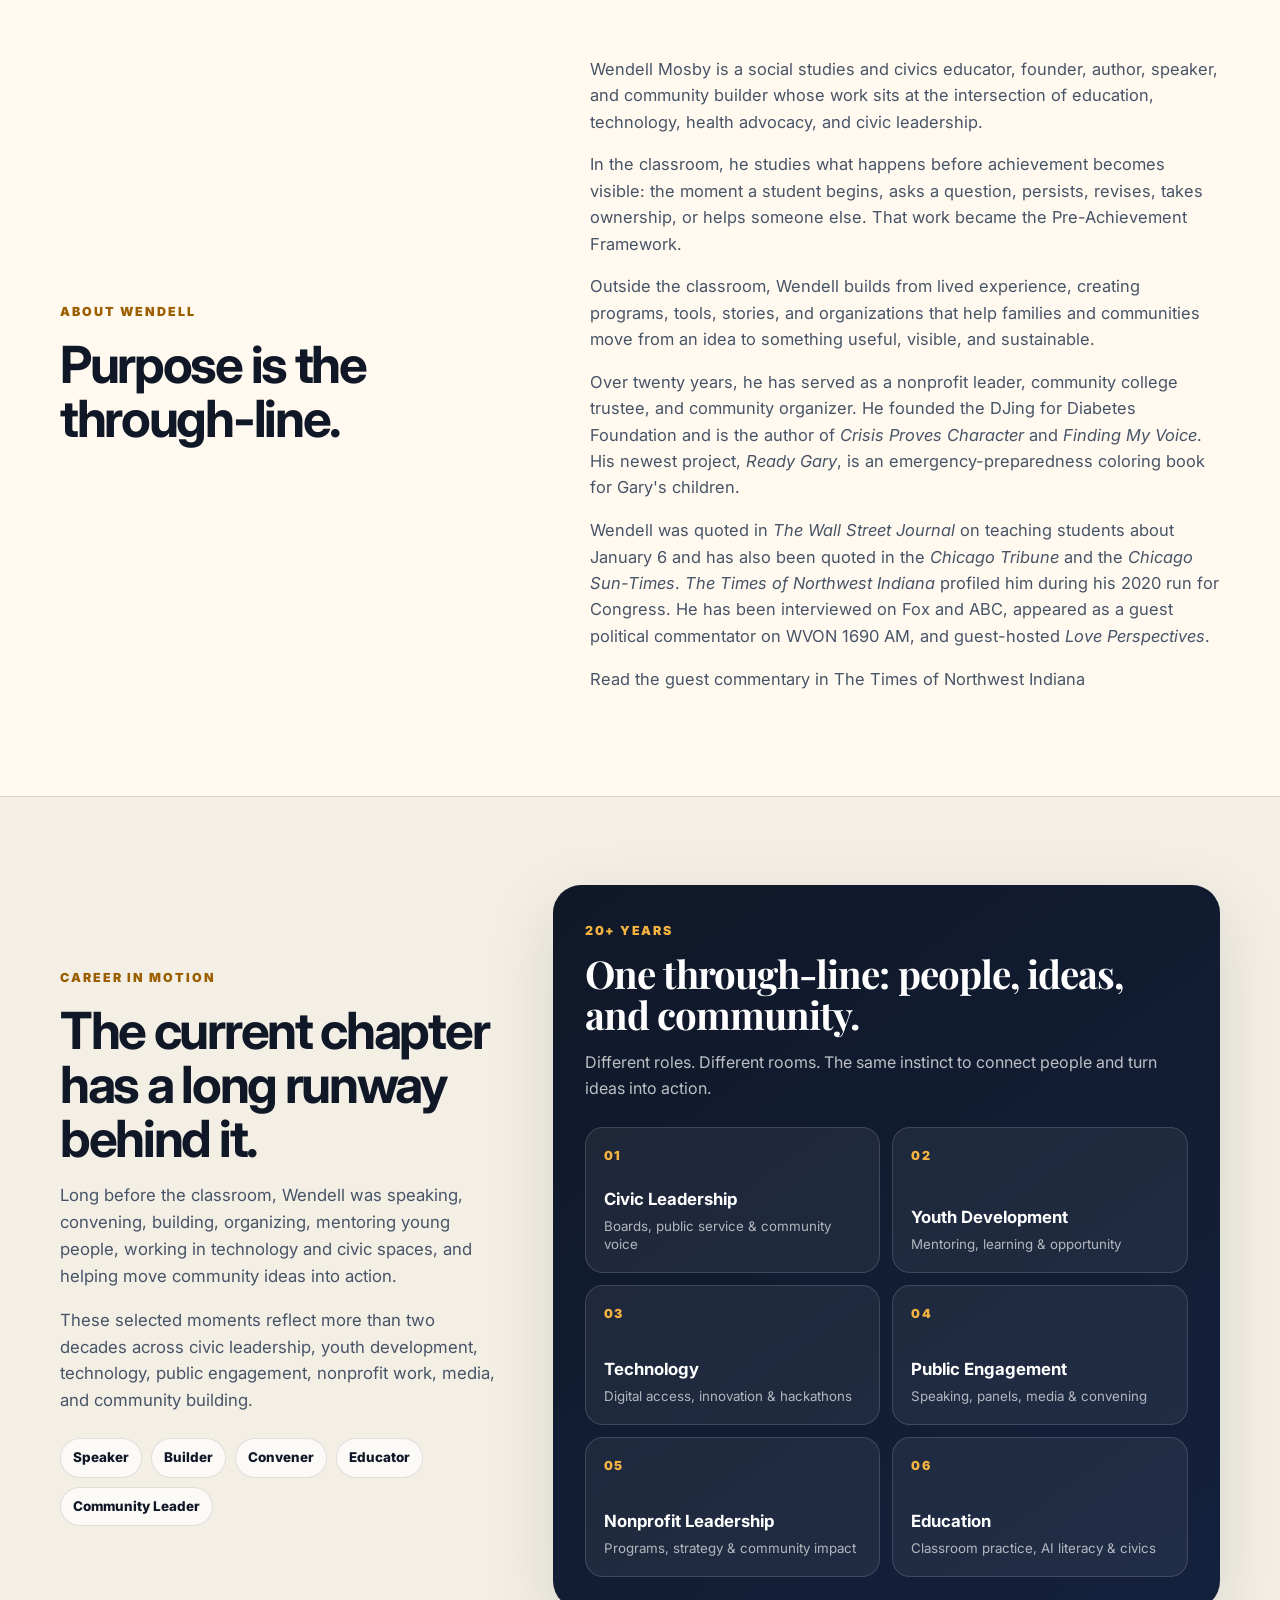
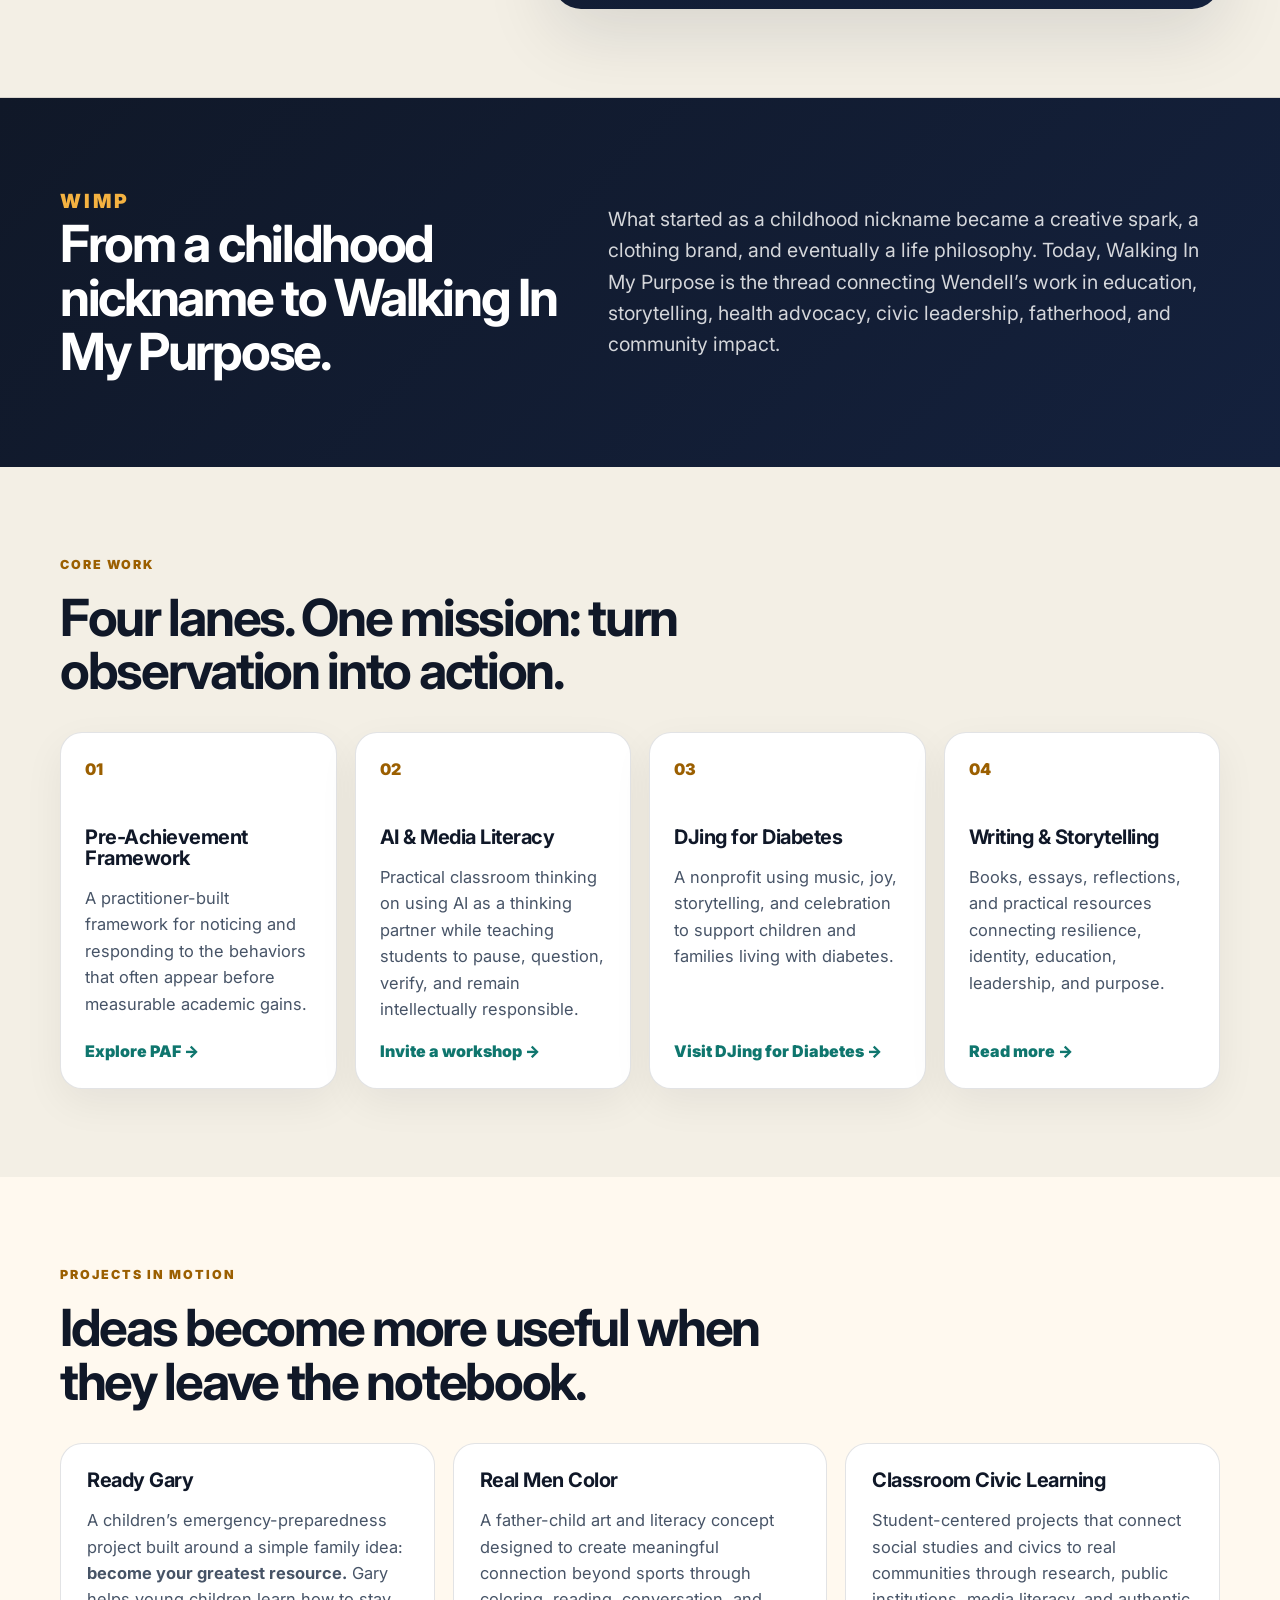
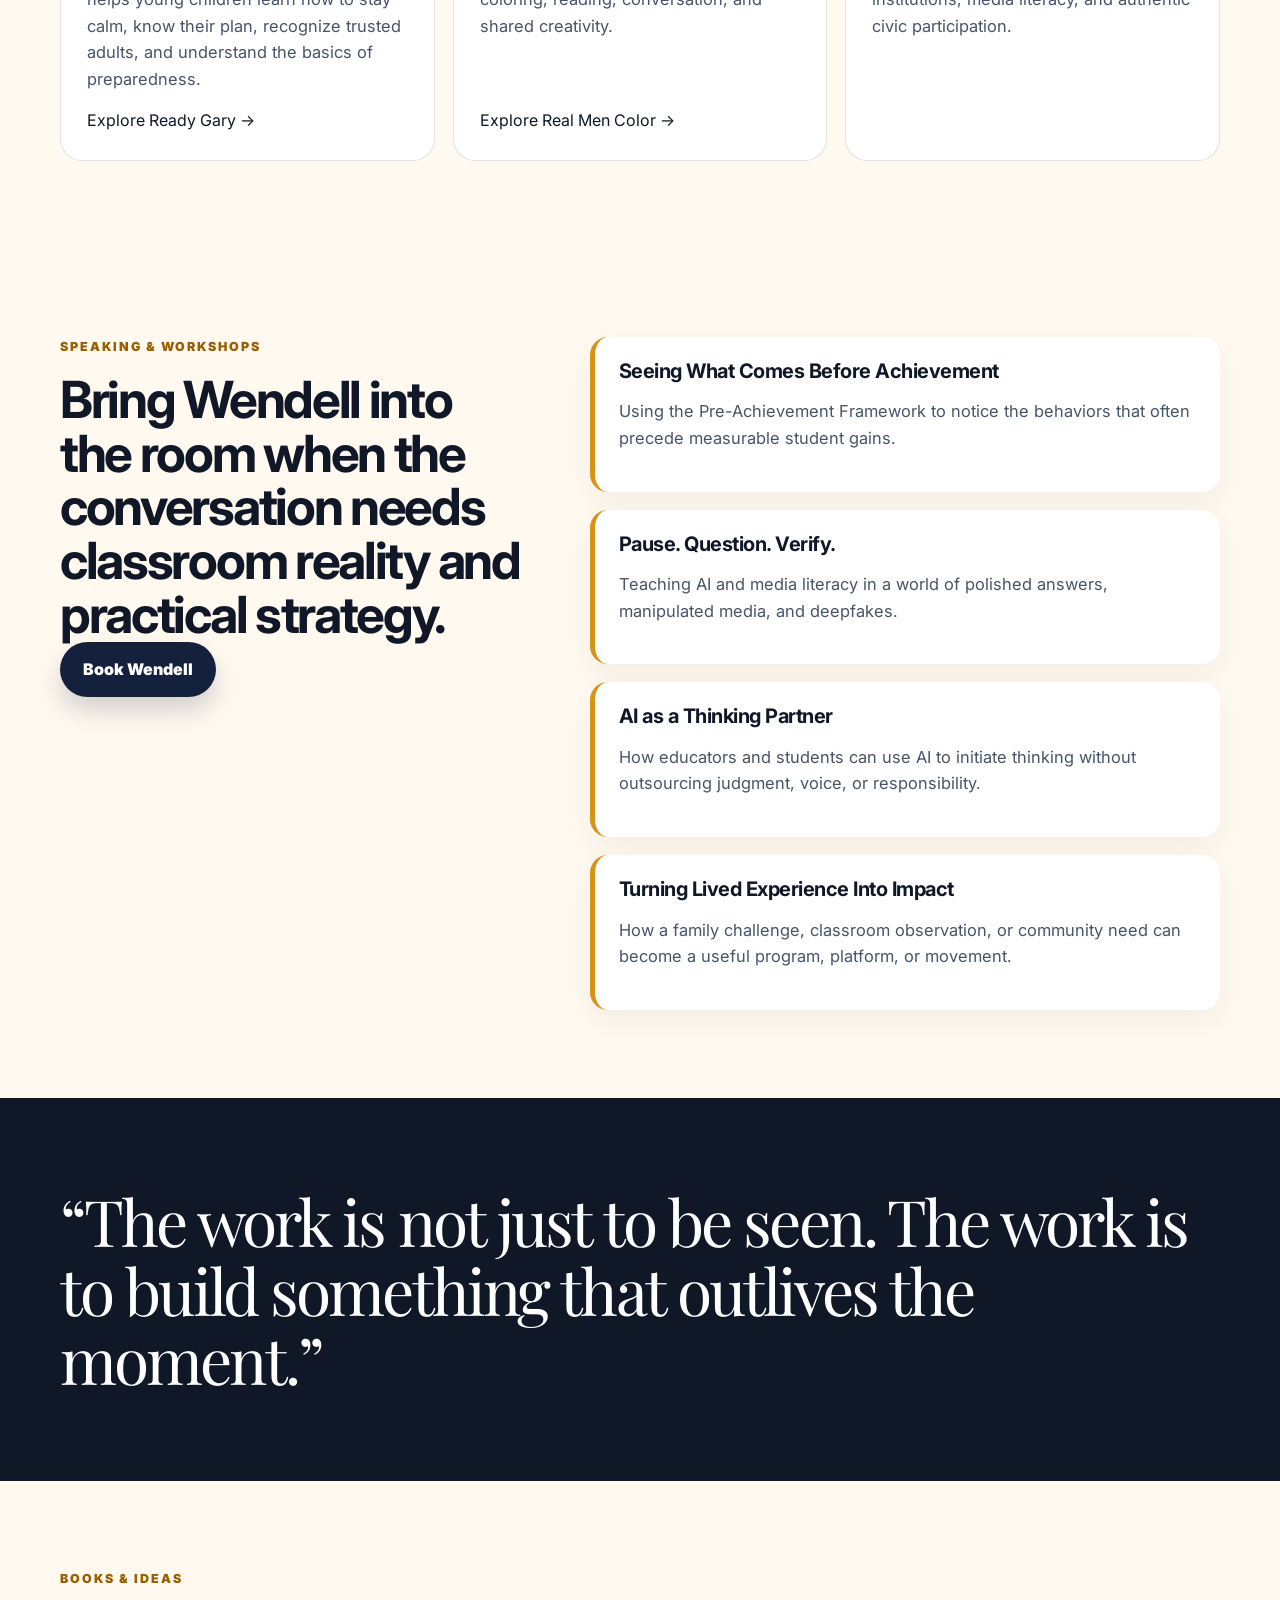
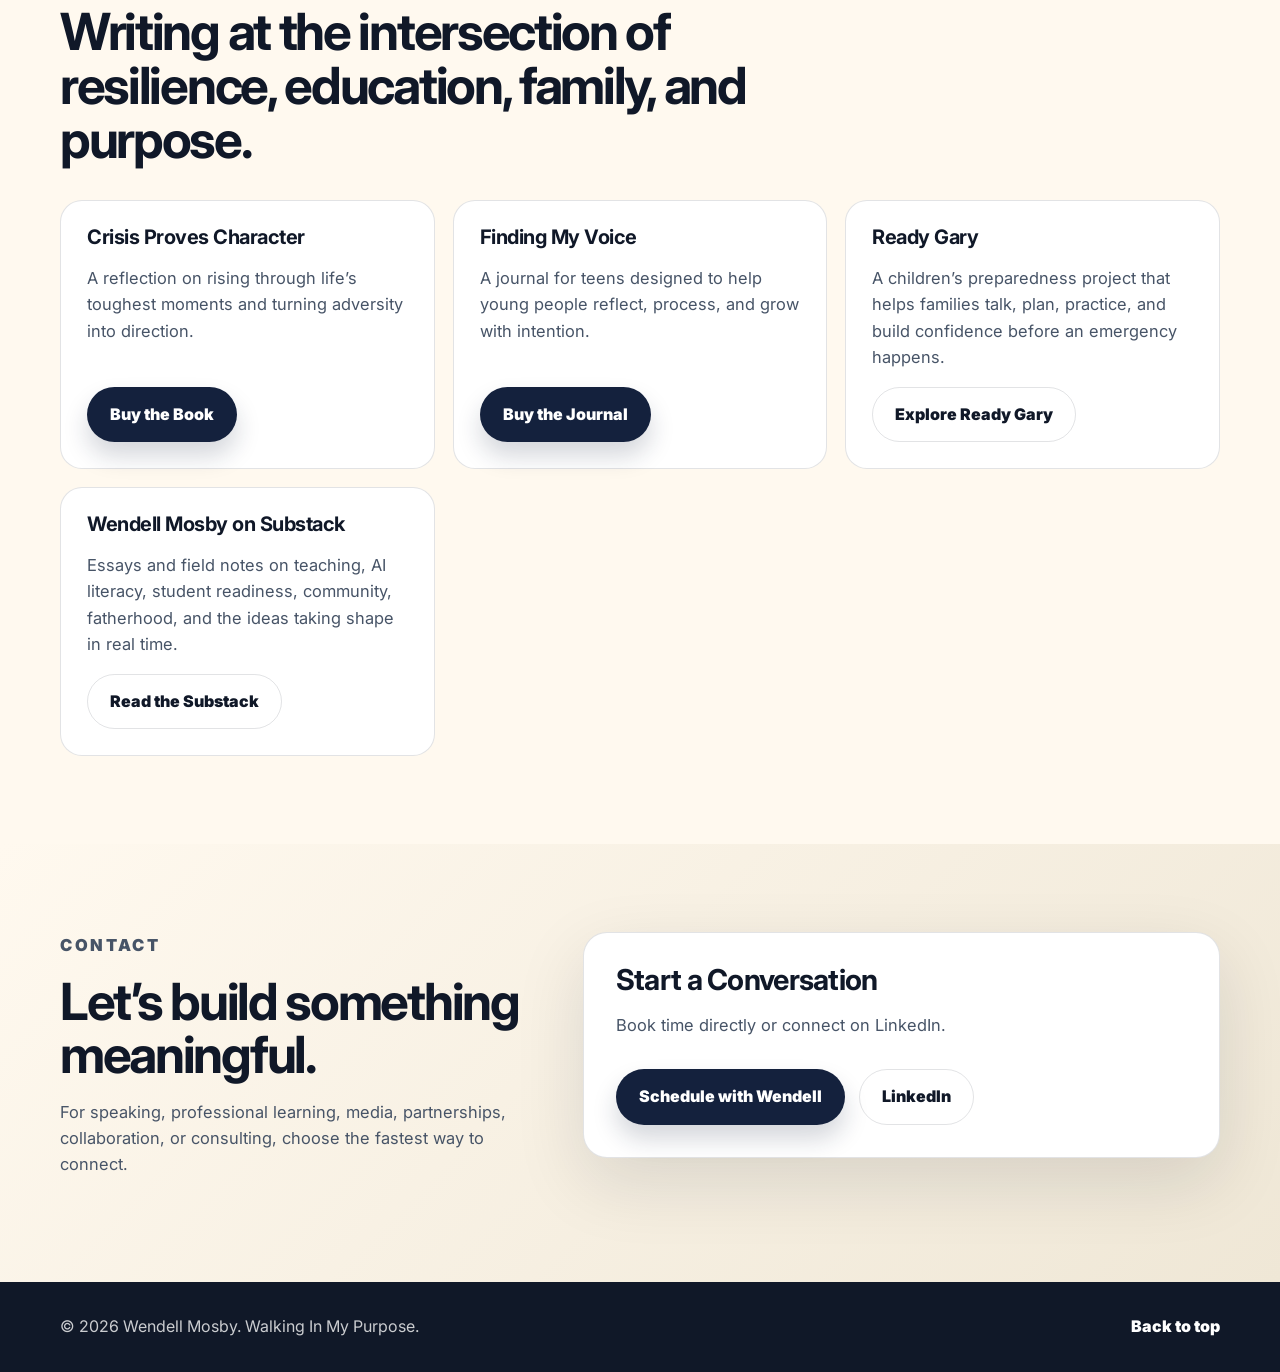
==== commit 5259fda2: "Link Northwest Indiana Times guest commentary from About" ====
--- a/index.html
+++ b/index.html
@@ -105,6 +105,7 @@
           <p>Outside the classroom, Wendell builds from lived experience, creating programs, tools, stories, and organizations that help families and communities move from an idea to something useful, visible, and sustainable.</p>
           <p>Over twenty years, he has served as a nonprofit leader, community college trustee, and community organizer. He founded the DJing for Diabetes Foundation and is the author of <em>Crisis Proves Character</em> and <em>Finding My Voice</em>. His newest project, <em>Ready Gary</em>, is an emergency-preparedness coloring book for Gary's children.</p>
           <p>Wendell was quoted in <em>The Wall Street Journal</em> on teaching students about January 6 and has also been quoted in the <em>Chicago Tribune</em> and the <em>Chicago Sun-Times</em>. <em>The Times of Northwest Indiana</em> profiled him during his 2020 run for Congress. He has been interviewed on Fox and ABC, appeared as a guest political commentator on WVON 1690 AM, and guest-hosted <em>Love Perspectives</em>.</p>
+          <p><a href="https://nwitimes.com/opinion/columnists/guest-commentary/article_bb97f9fd-25c2-55c9-b558-acede9397614.html">Read the guest commentary in The Times of Northwest Indiana</a></p>
         </div>
       </div>
     </section>
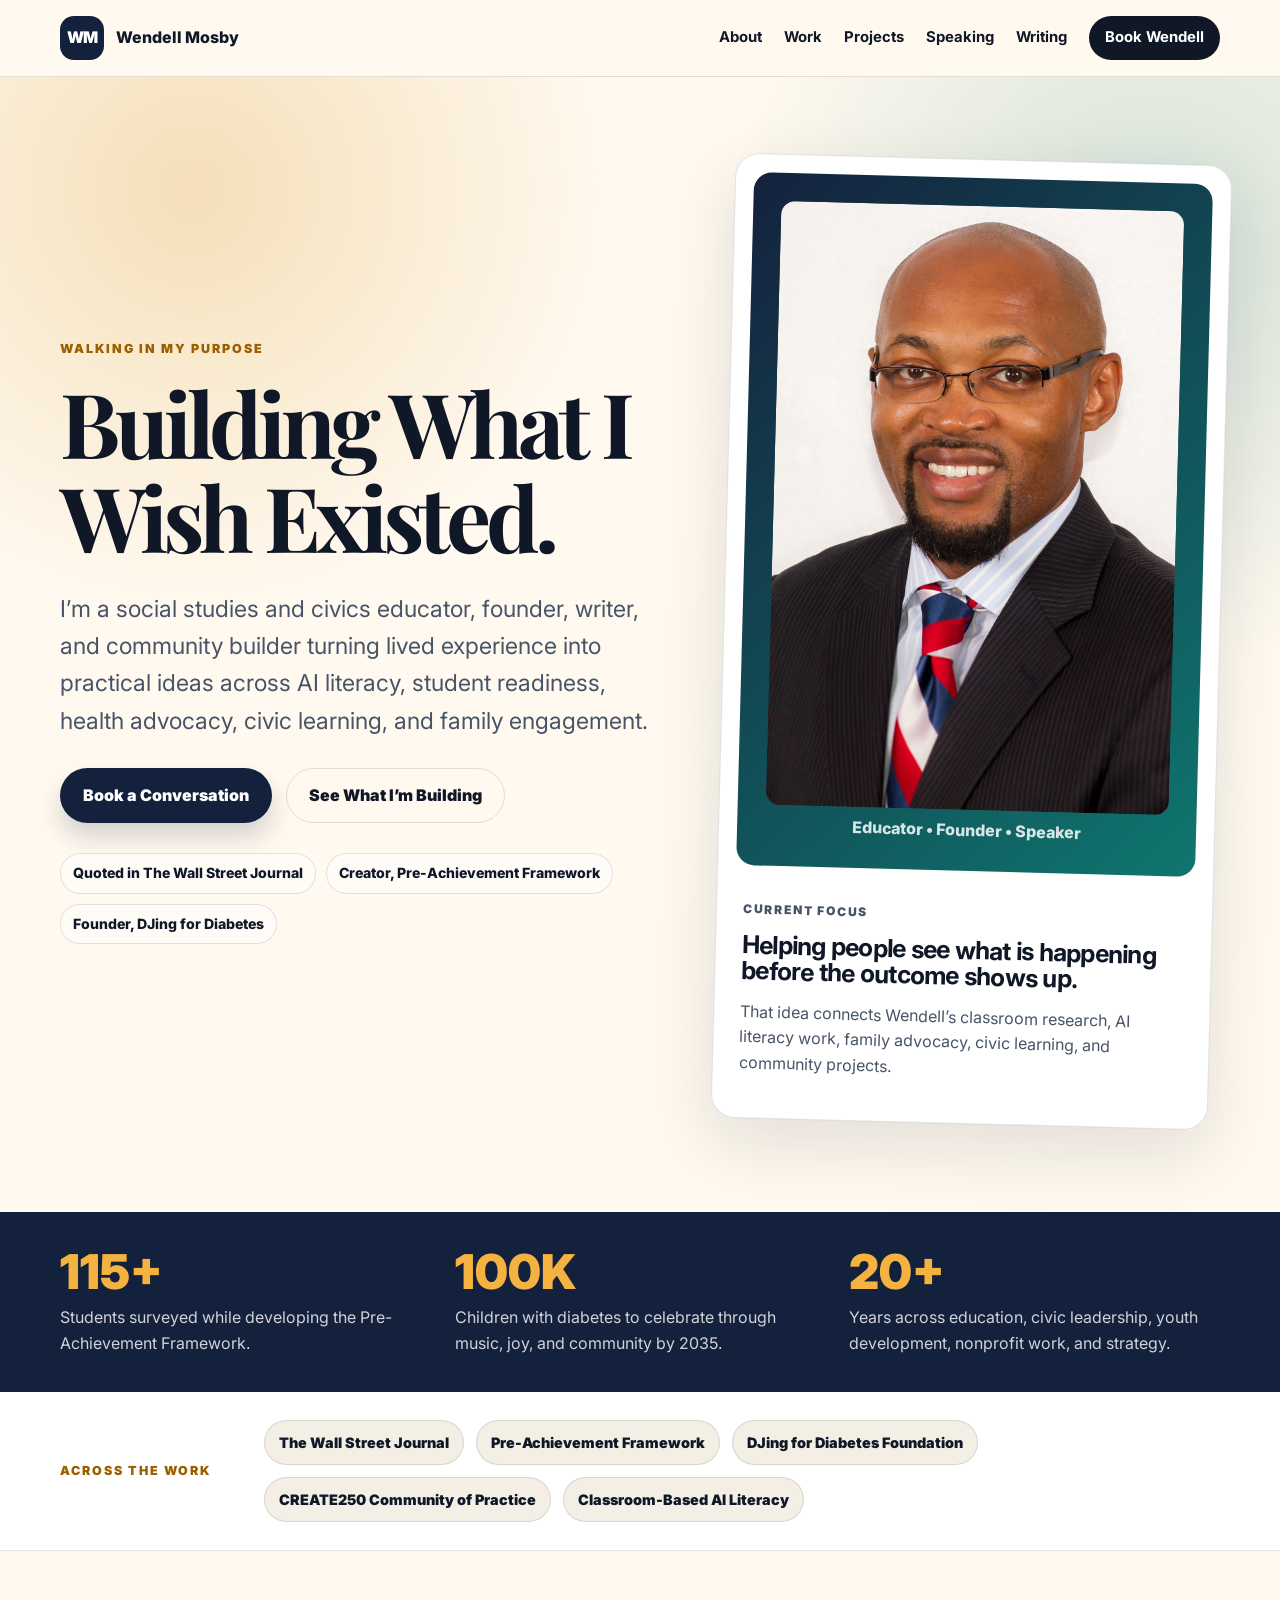
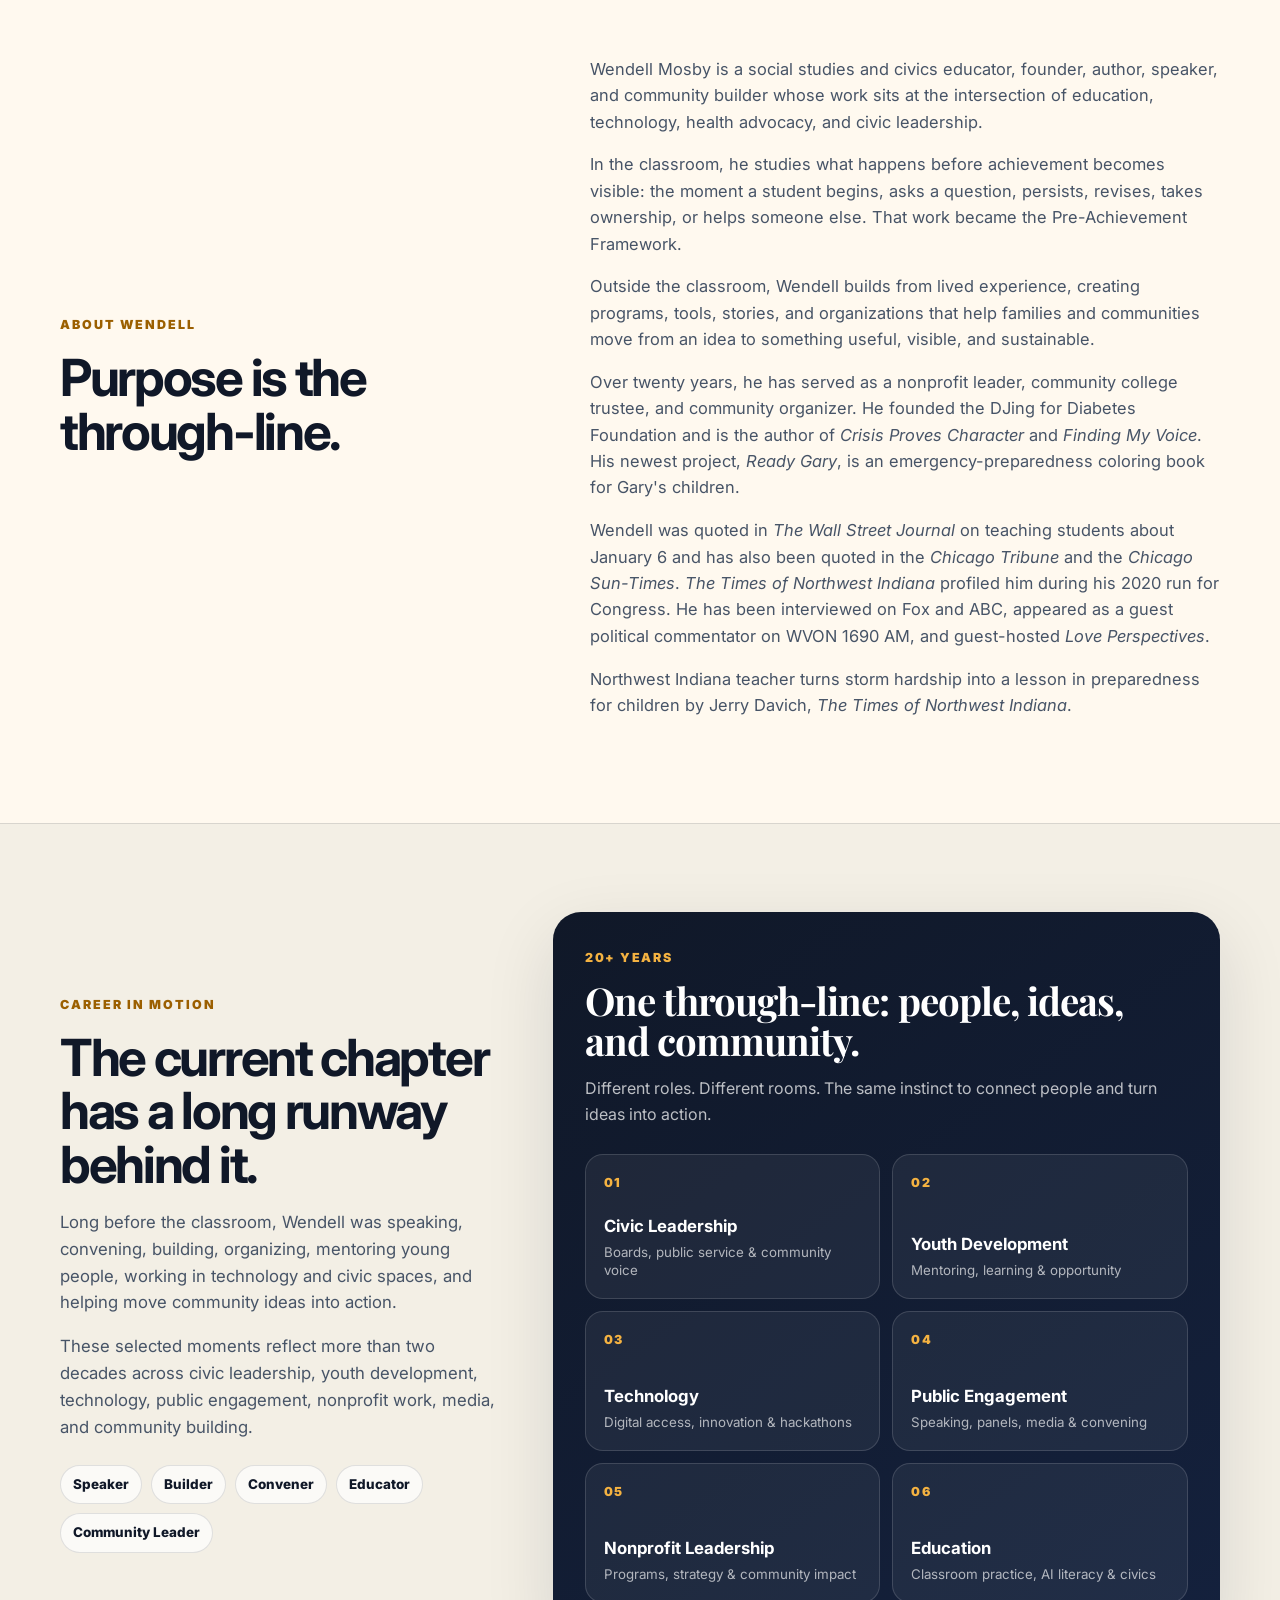
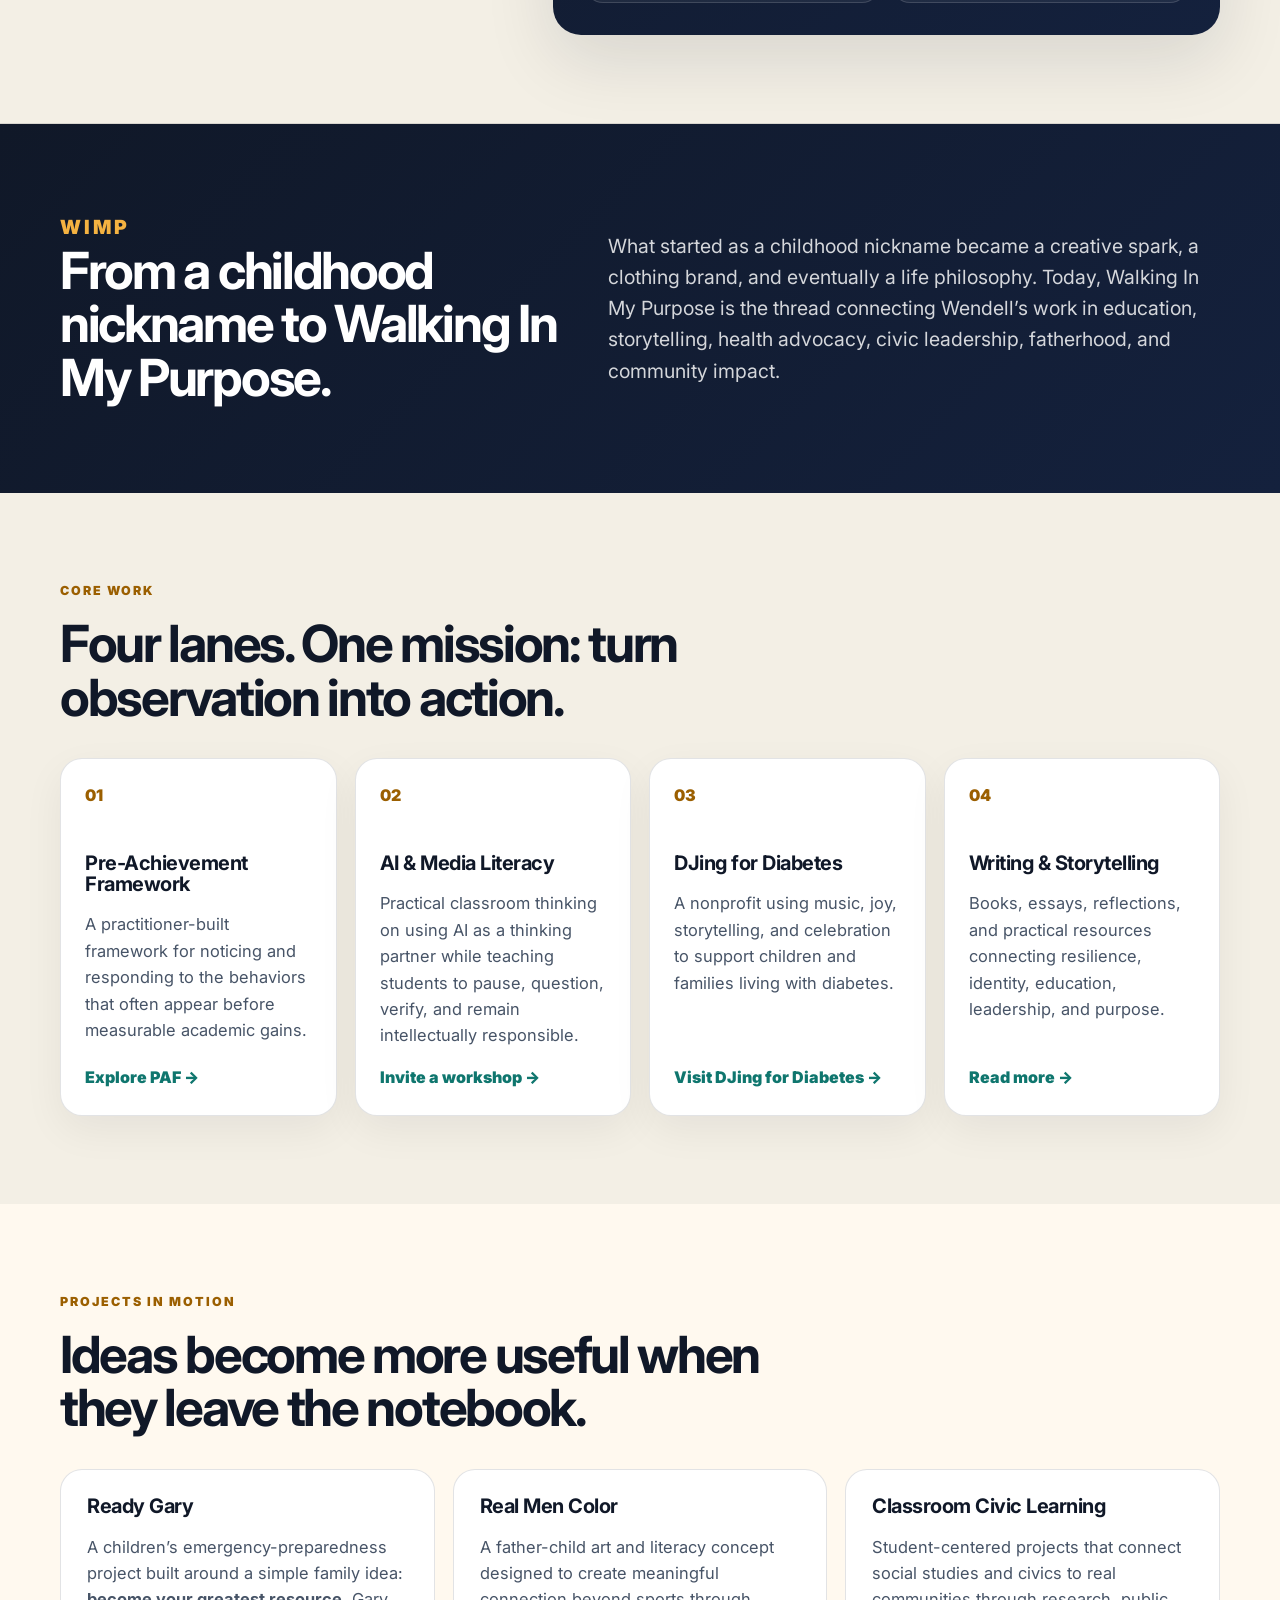
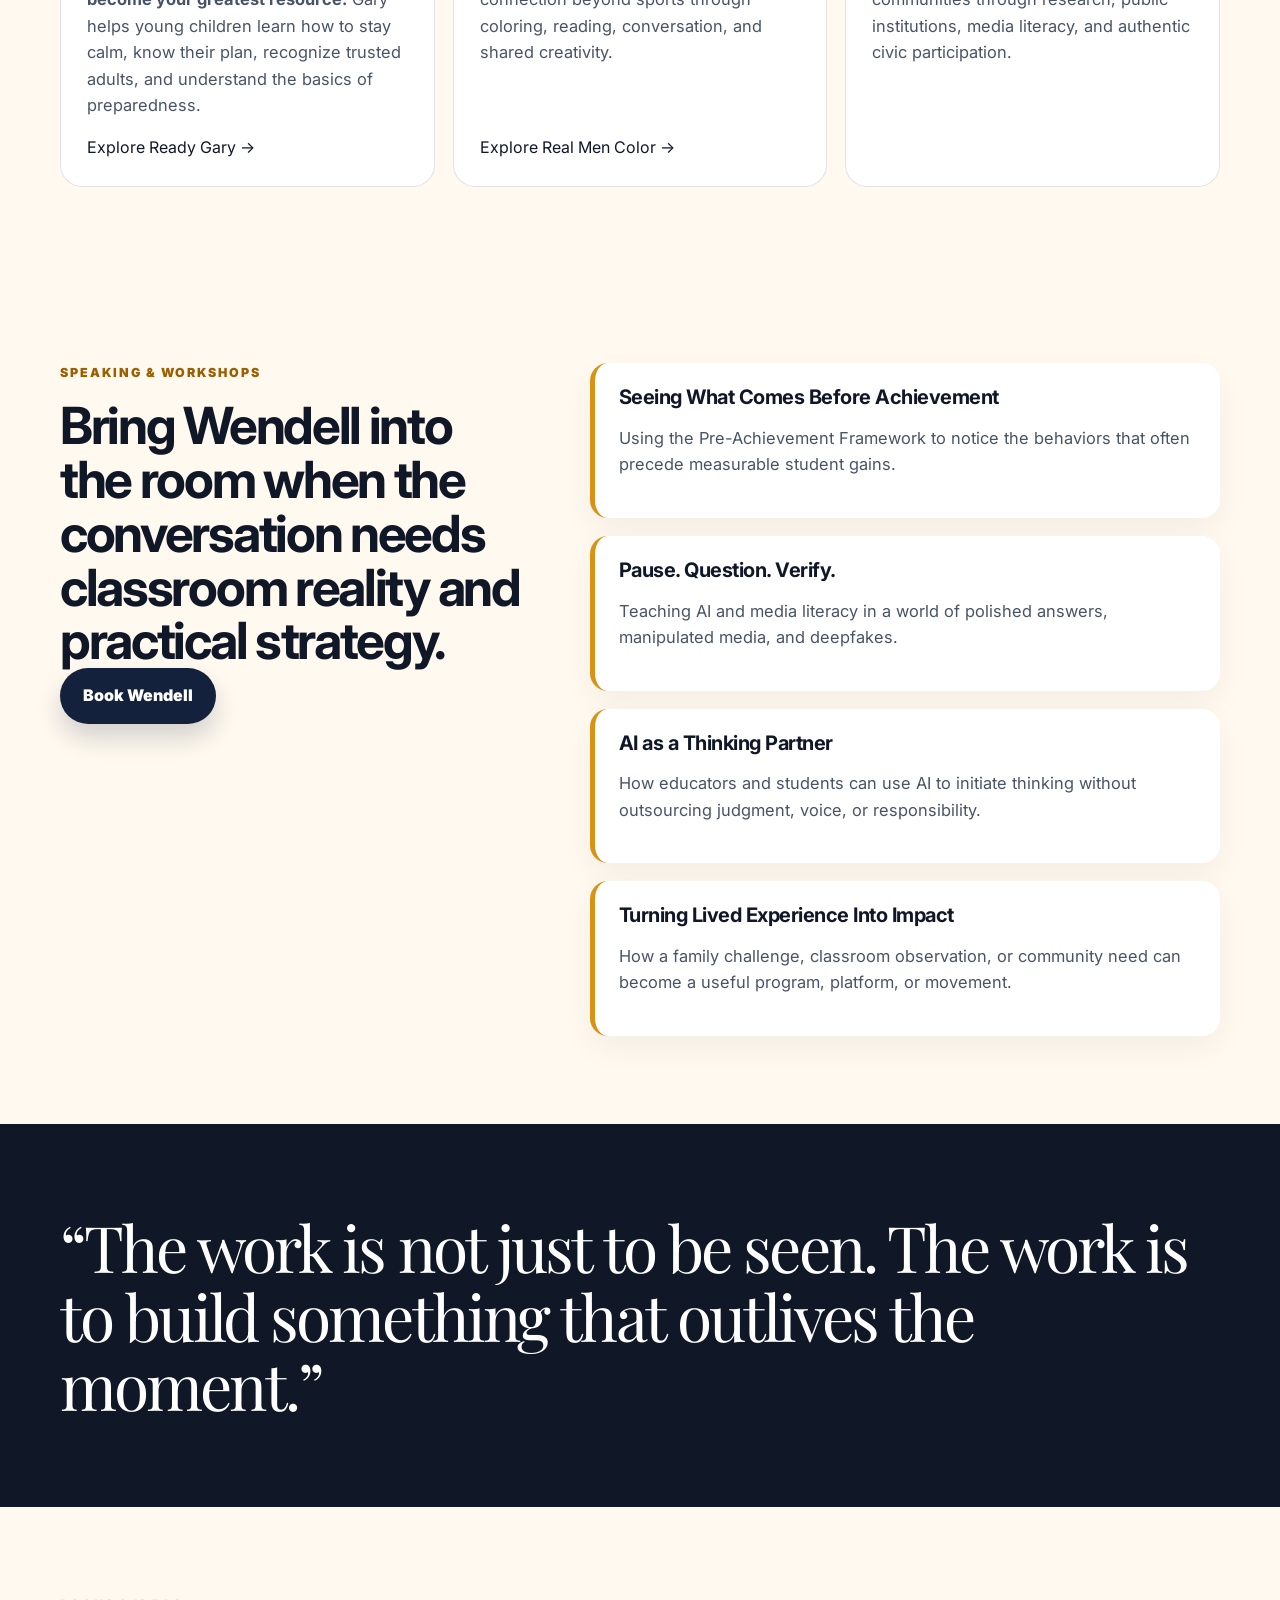
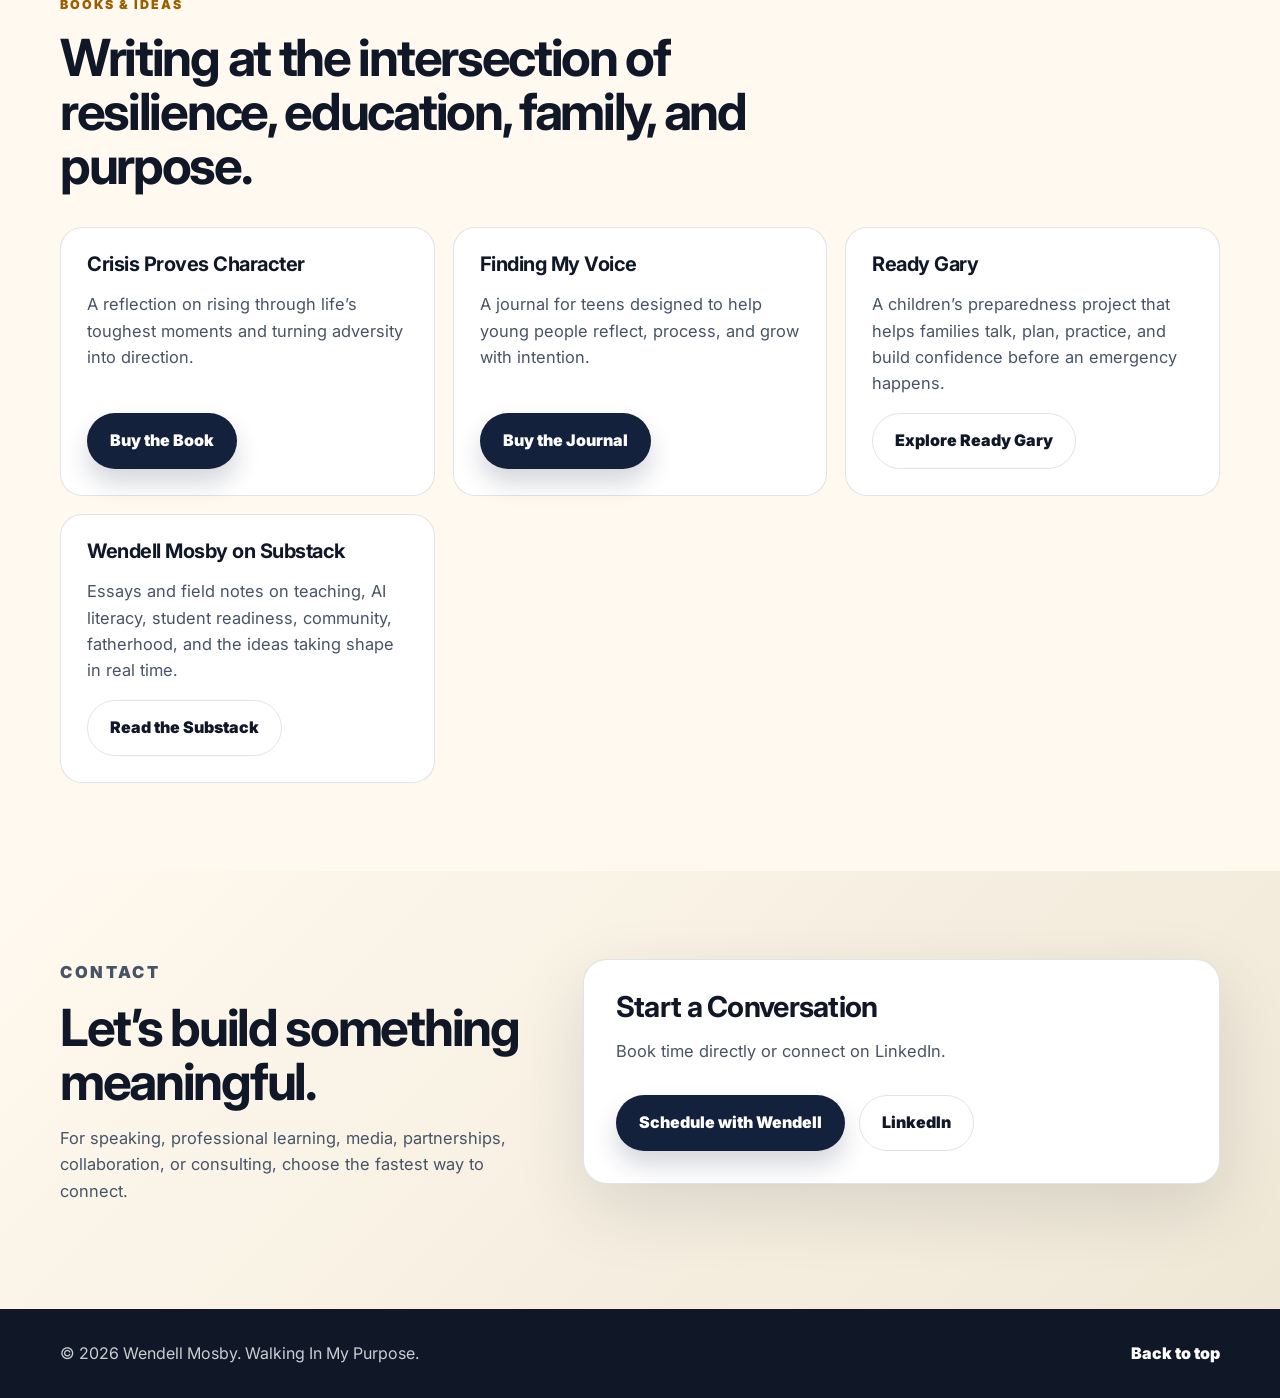
==== commit bdde2c1c: "Use published Ready Gary column headline and byline" ====
--- a/index.html
+++ b/index.html
@@ -105,7 +105,7 @@
           <p>Outside the classroom, Wendell builds from lived experience, creating programs, tools, stories, and organizations that help families and communities move from an idea to something useful, visible, and sustainable.</p>
           <p>Over twenty years, he has served as a nonprofit leader, community college trustee, and community organizer. He founded the DJing for Diabetes Foundation and is the author of <em>Crisis Proves Character</em> and <em>Finding My Voice</em>. His newest project, <em>Ready Gary</em>, is an emergency-preparedness coloring book for Gary's children.</p>
           <p>Wendell was quoted in <em>The Wall Street Journal</em> on teaching students about January 6 and has also been quoted in the <em>Chicago Tribune</em> and the <em>Chicago Sun-Times</em>. <em>The Times of Northwest Indiana</em> profiled him during his 2020 run for Congress. He has been interviewed on Fox and ABC, appeared as a guest political commentator on WVON 1690 AM, and guest-hosted <em>Love Perspectives</em>.</p>
-          <p><a href="https://nwitimes.com/opinion/columnists/guest-commentary/article_bb97f9fd-25c2-55c9-b558-acede9397614.html">Read the guest commentary in The Times of Northwest Indiana</a></p>
+          <p><a href="https://nwitimes.com/opinion/columnists/guest-commentary/article_bb97f9fd-25c2-55c9-b558-acede9397614.html">Northwest Indiana teacher turns storm hardship into a lesson in preparedness for children</a> by Jerry Davich, <em>The Times of Northwest Indiana</em>.</p>
         </div>
       </div>
     </section>
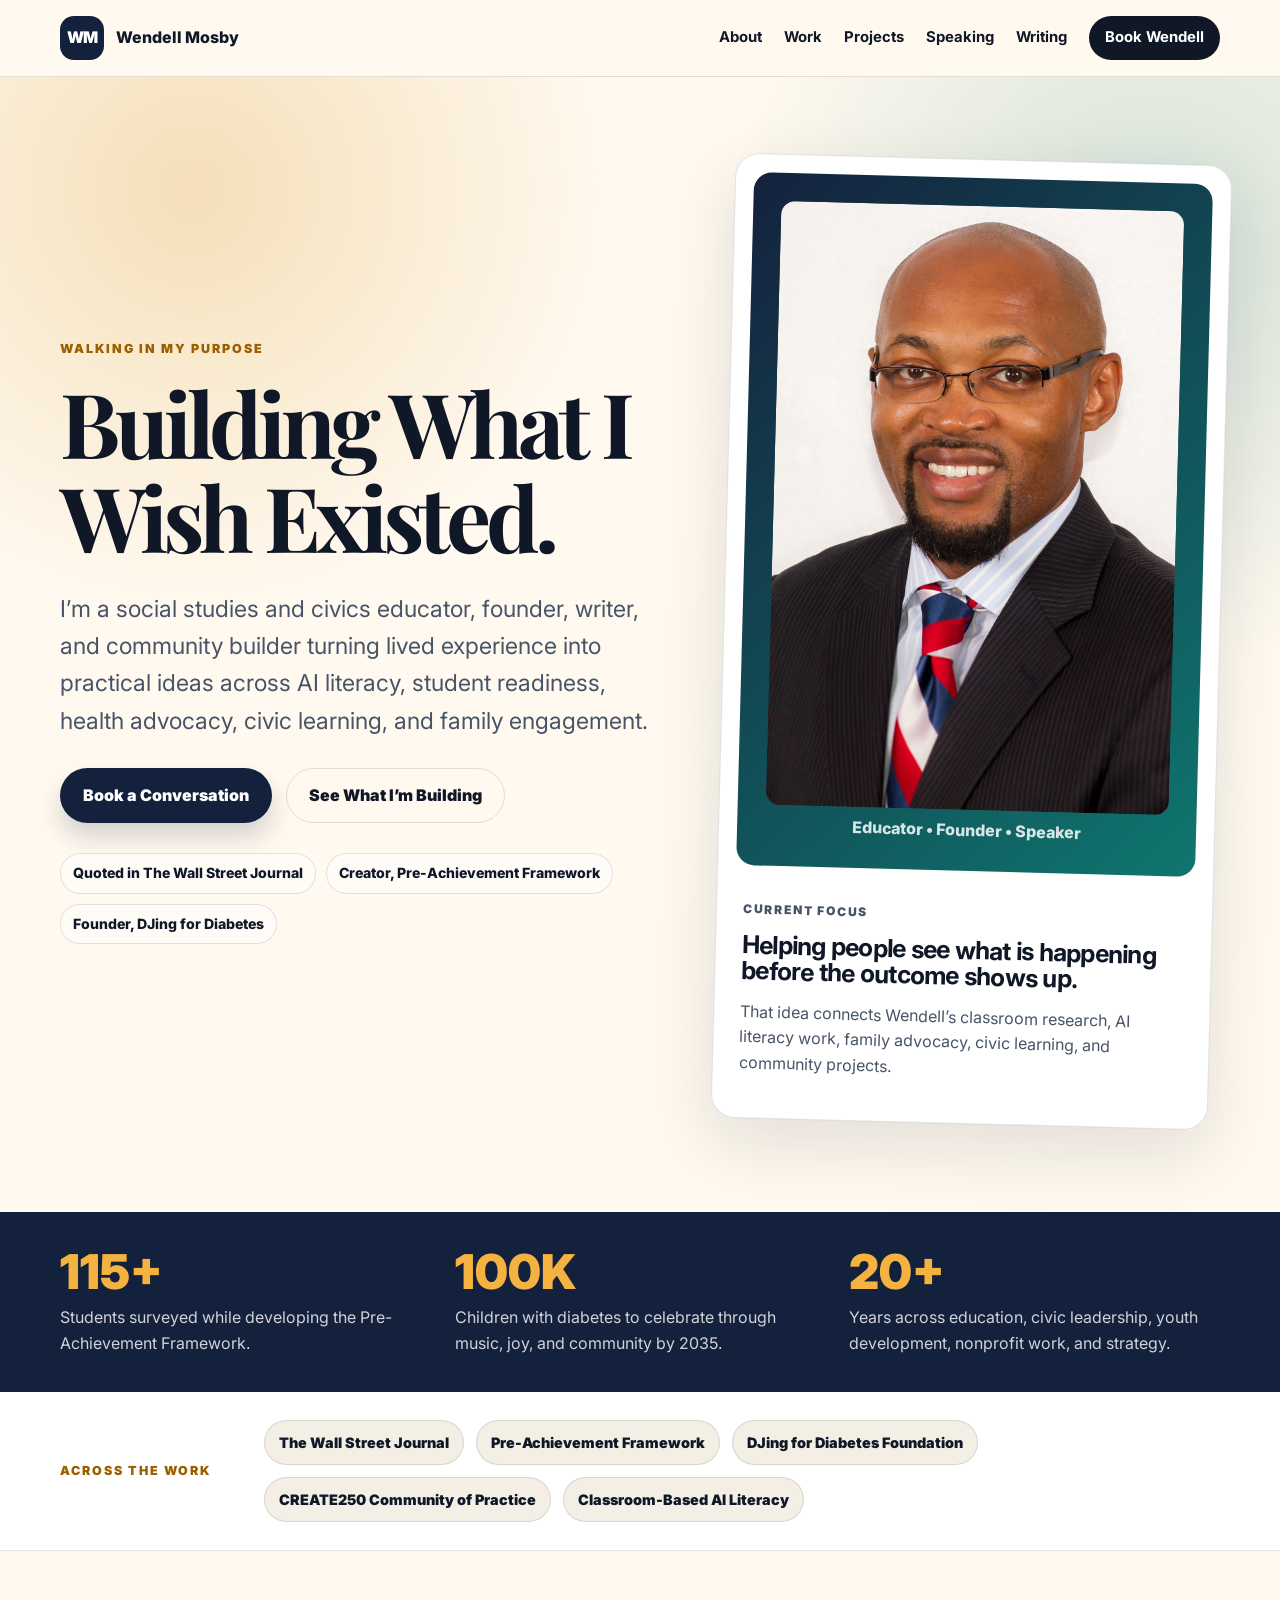
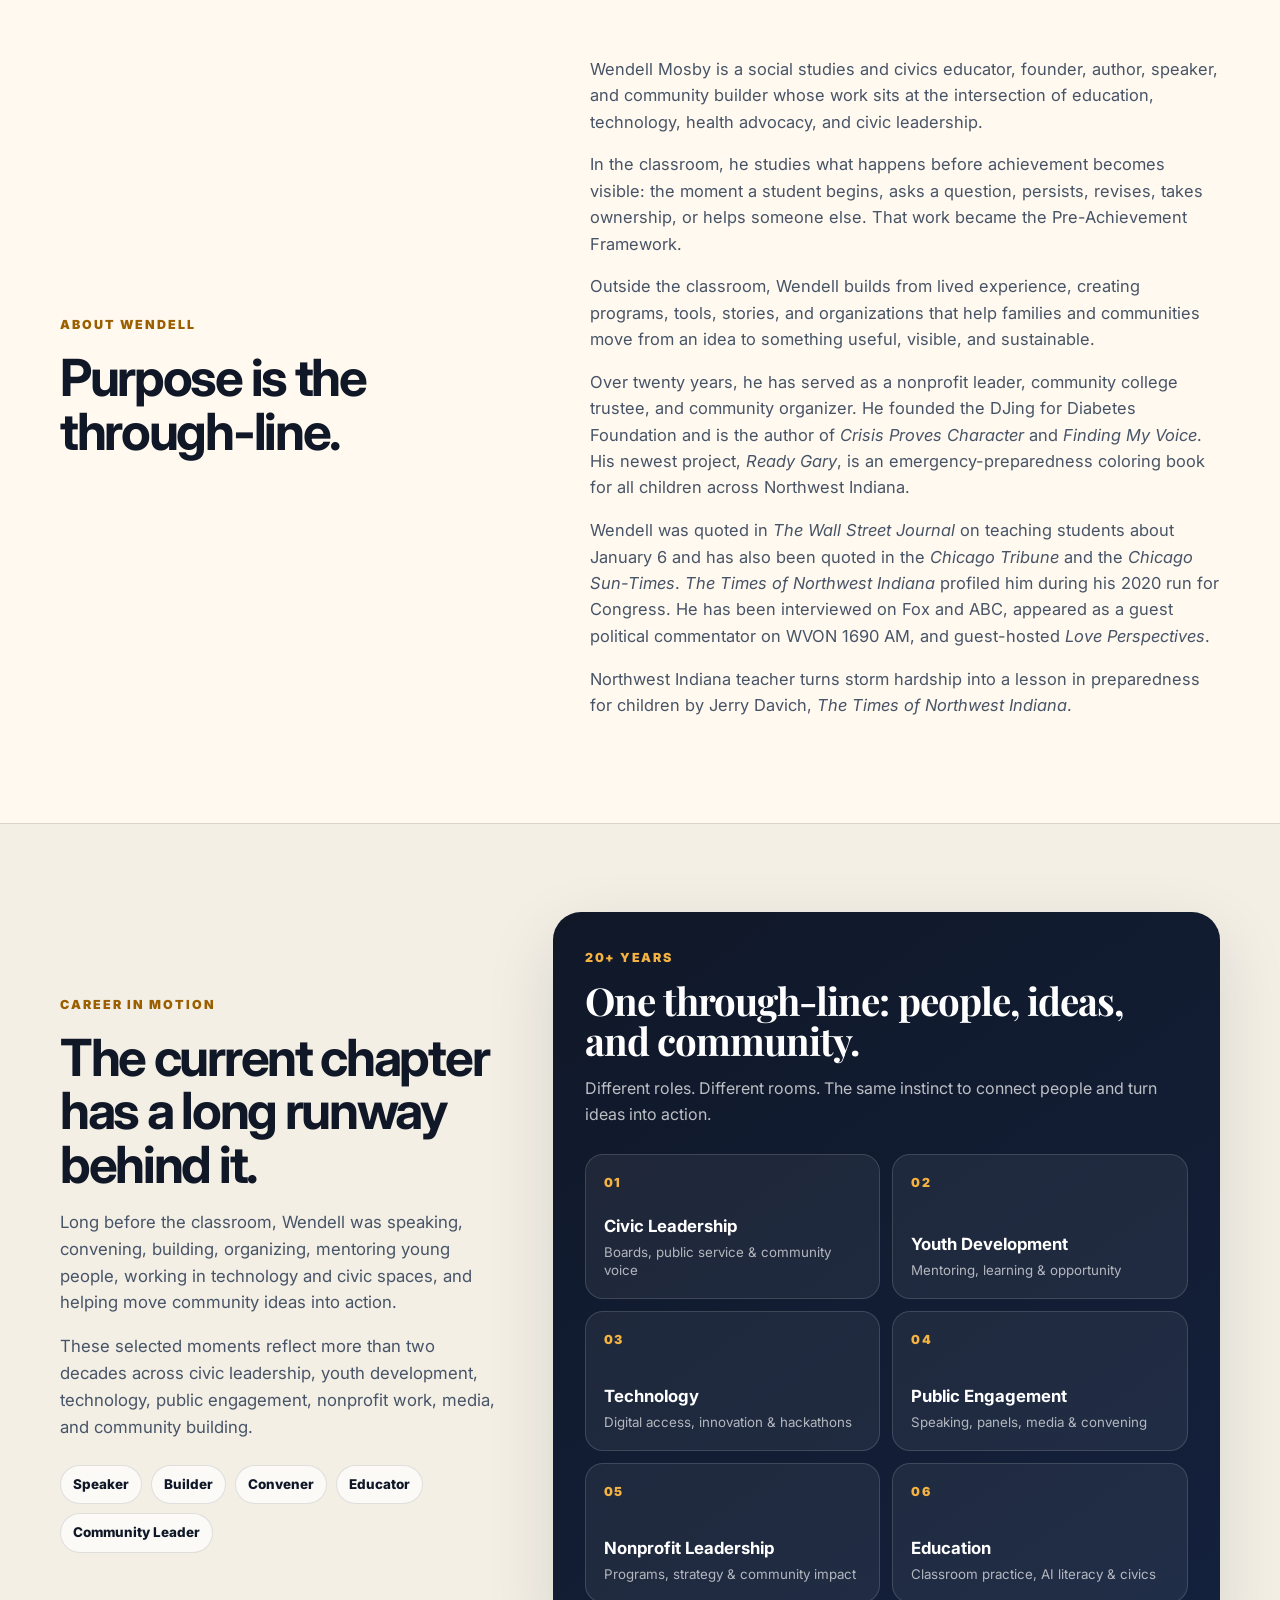
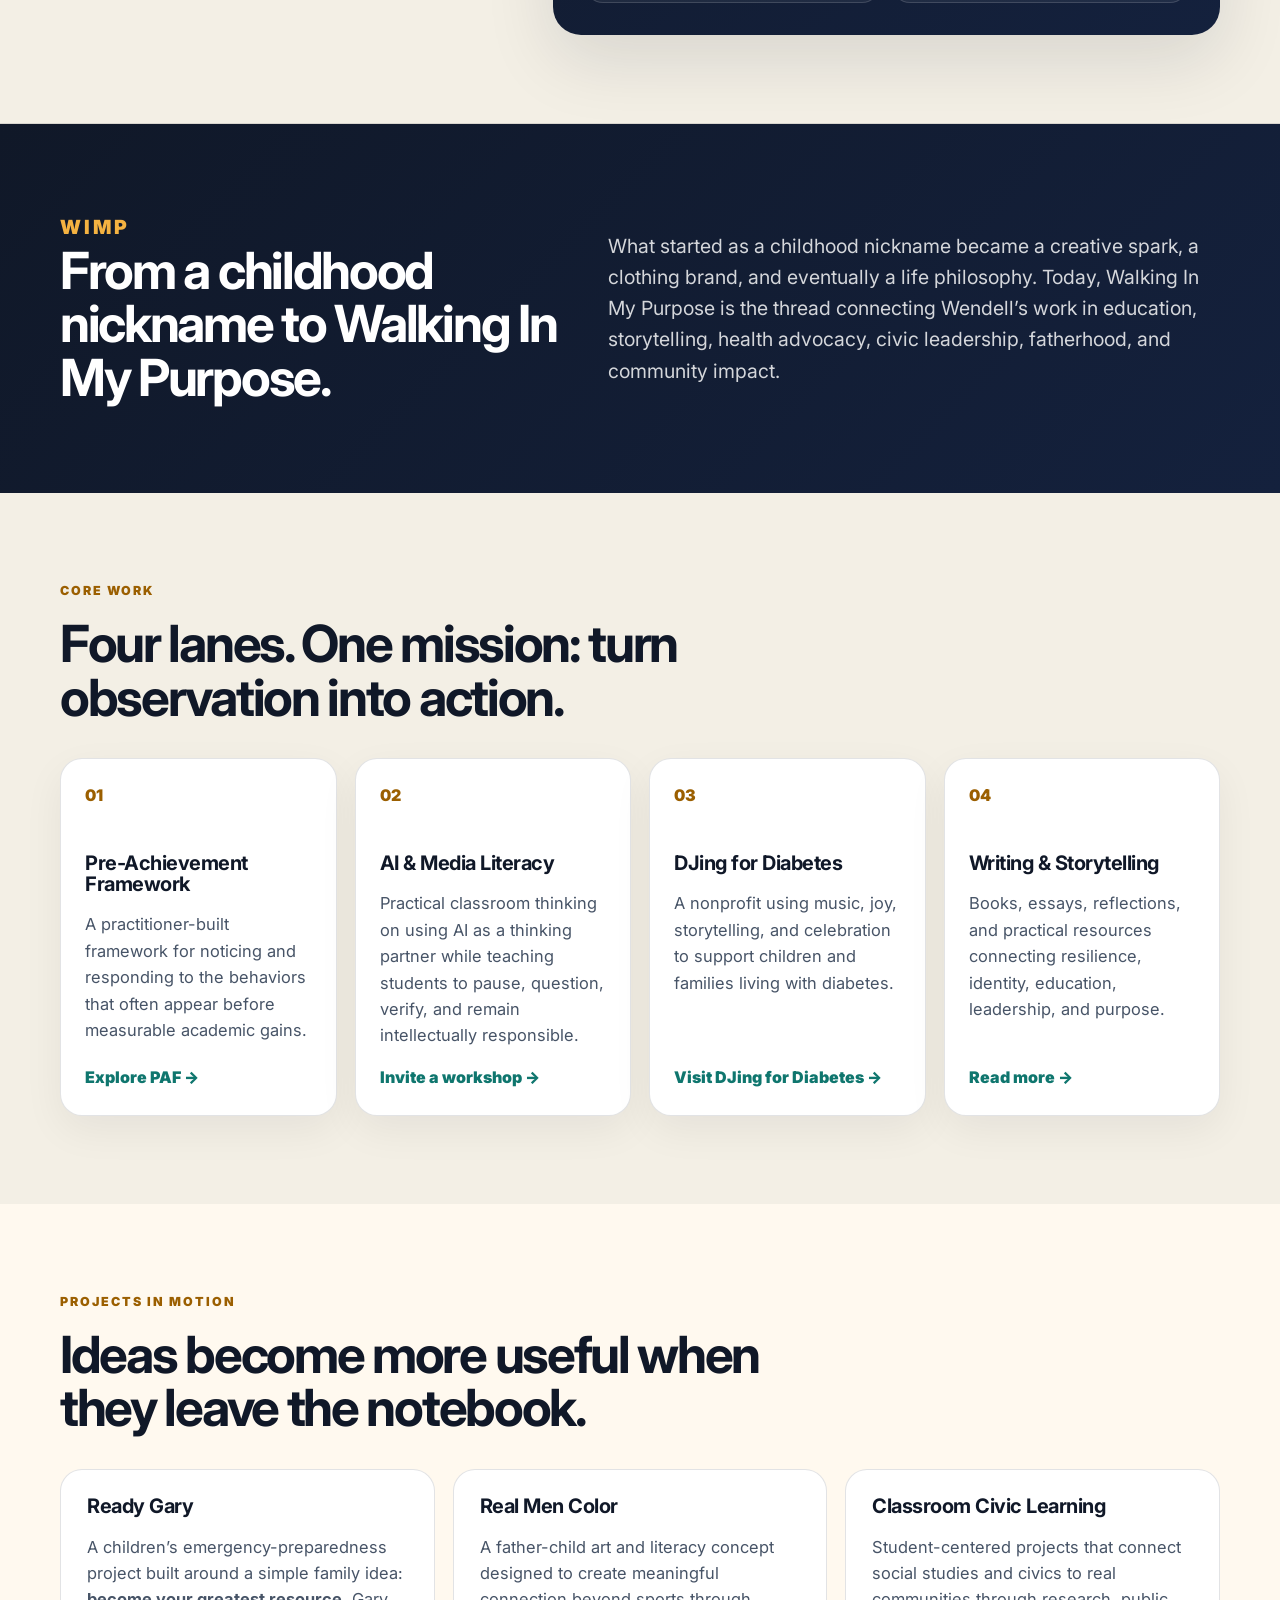
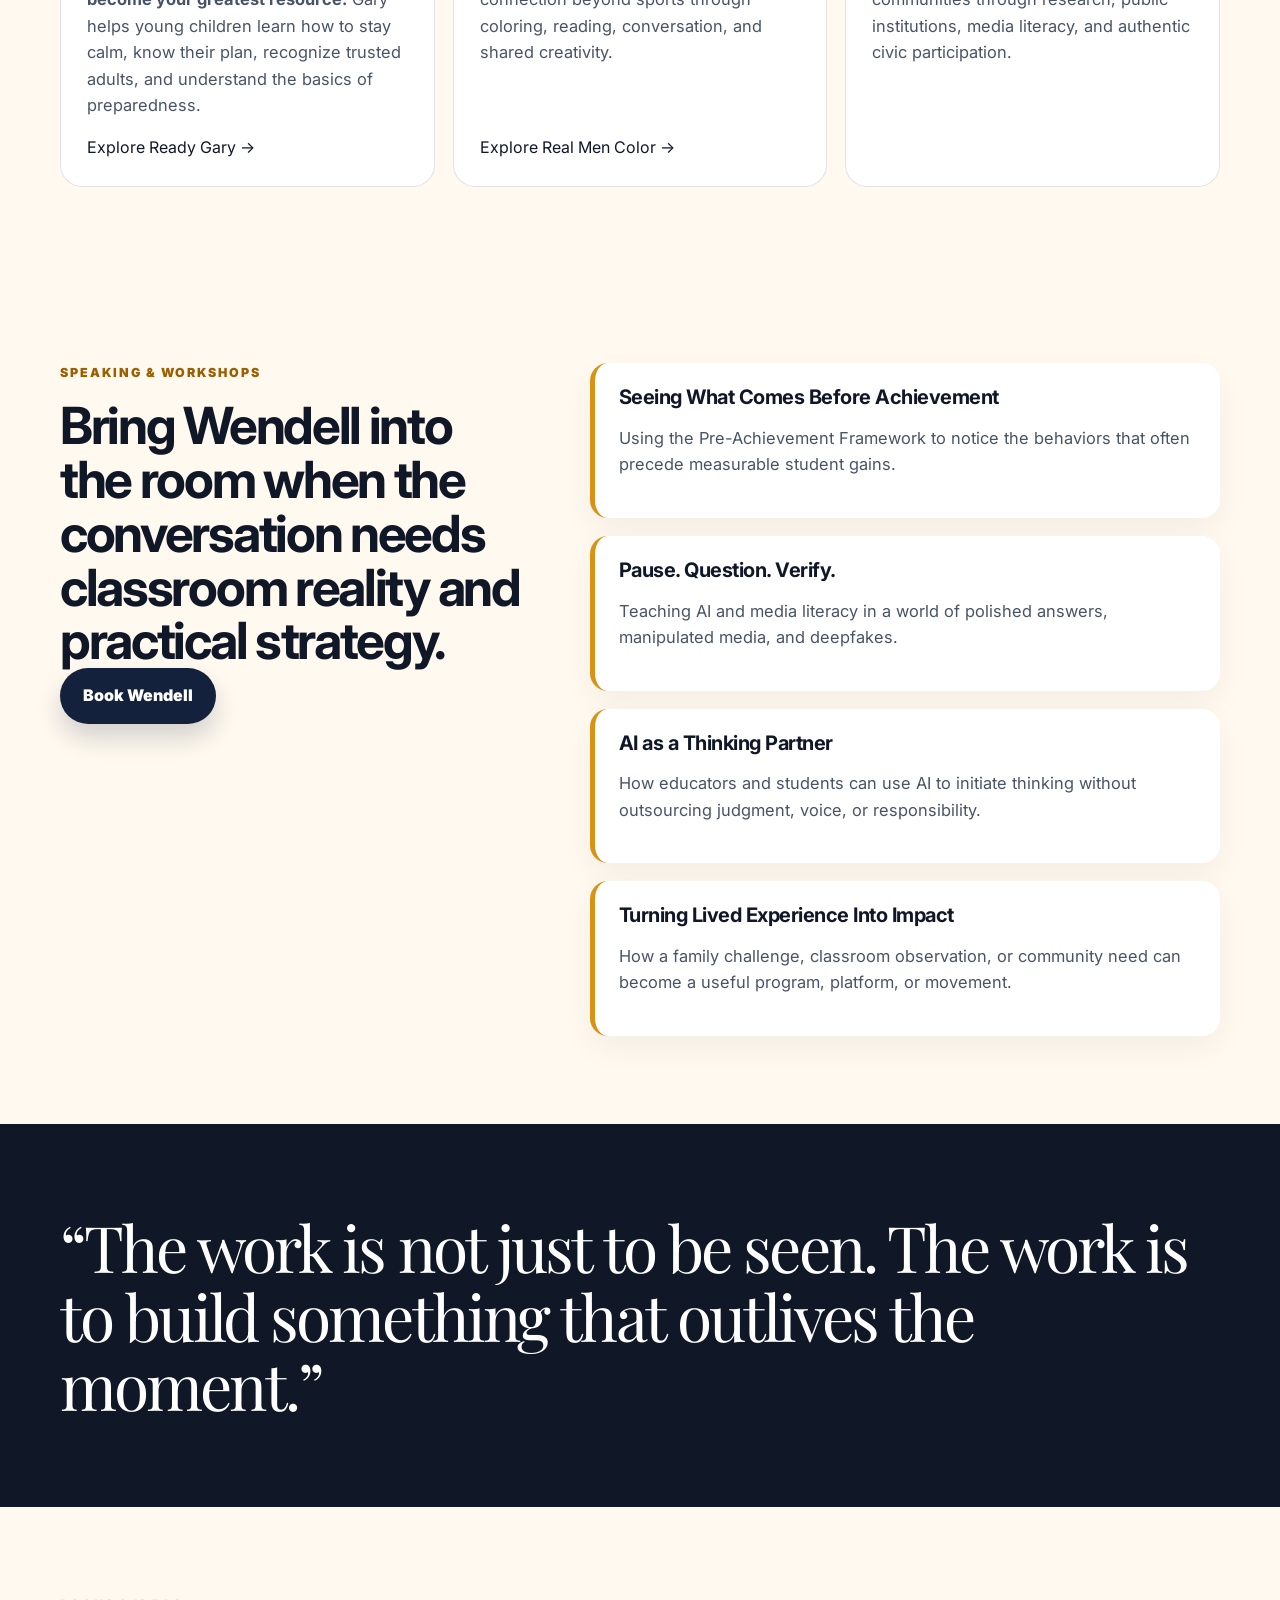
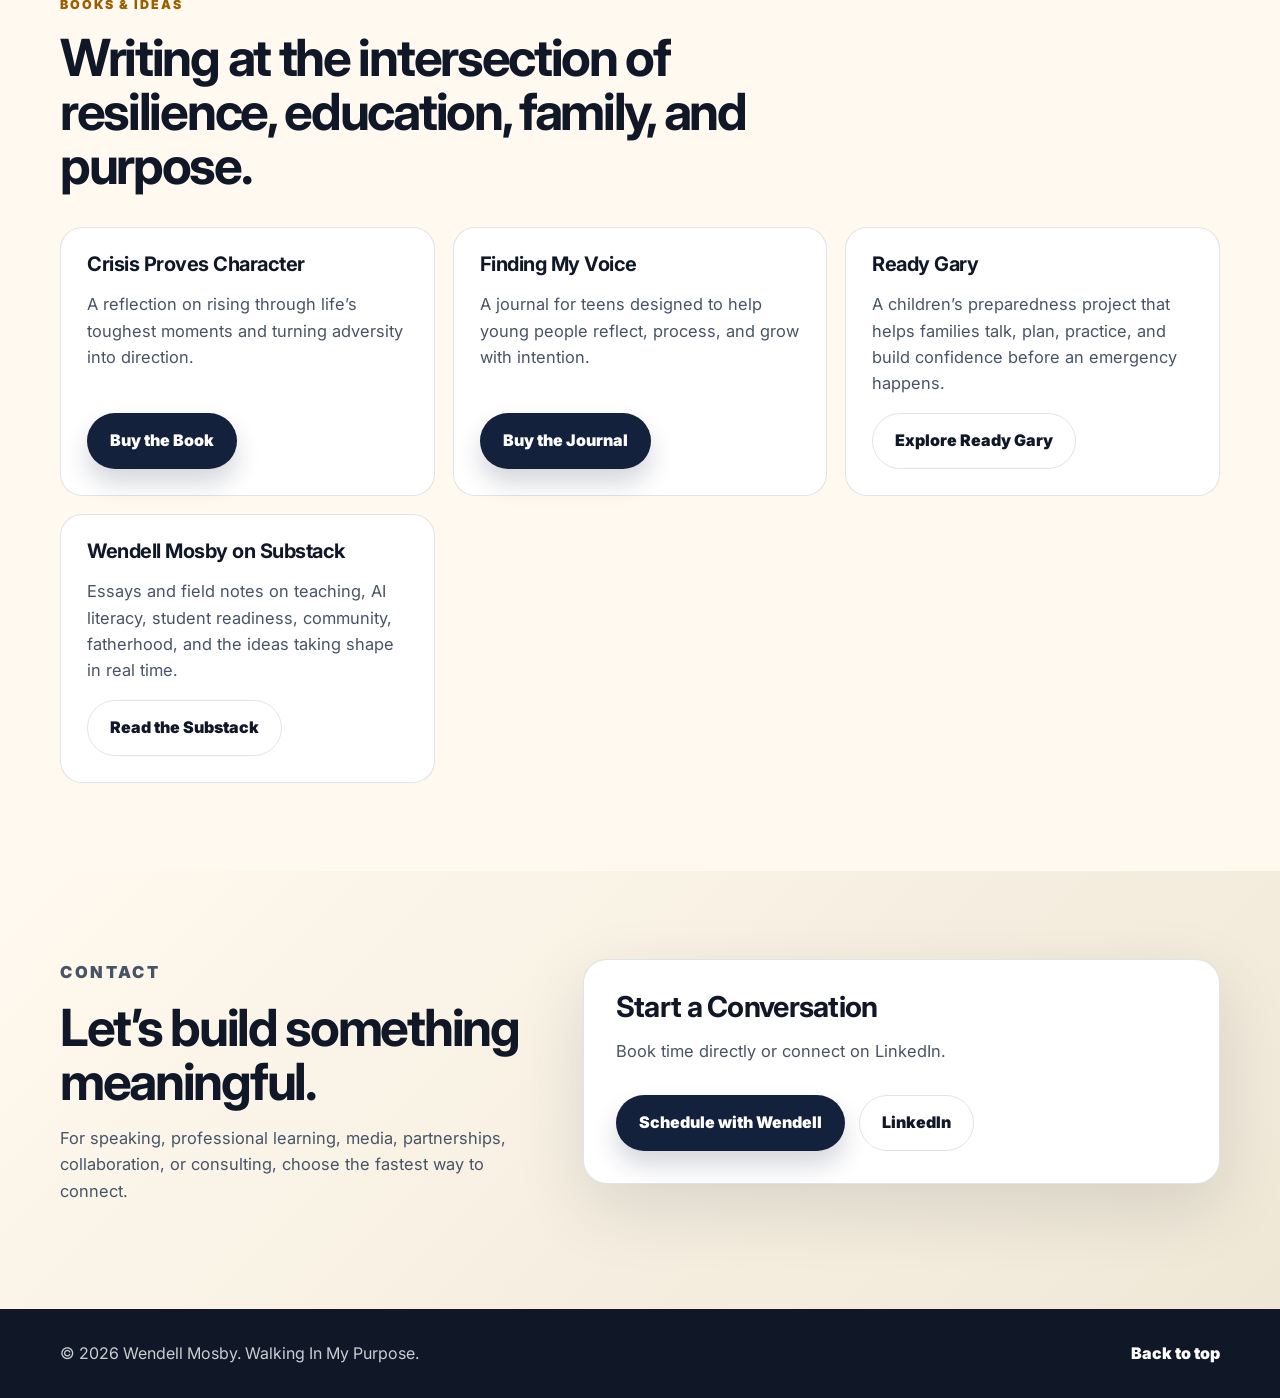
==== commit 5a75326d: "Describe Ready Gary as a resource for Northwest Indiana children" ====
--- a/index.html
+++ b/index.html
@@ -103,7 +103,7 @@
           <p>Wendell Mosby is a social studies and civics educator, founder, author, speaker, and community builder whose work sits at the intersection of education, technology, health advocacy, and civic leadership.</p>
           <p>In the classroom, he studies what happens before achievement becomes visible: the moment a student begins, asks a question, persists, revises, takes ownership, or helps someone else. That work became the Pre-Achievement Framework.</p>
           <p>Outside the classroom, Wendell builds from lived experience, creating programs, tools, stories, and organizations that help families and communities move from an idea to something useful, visible, and sustainable.</p>
-          <p>Over twenty years, he has served as a nonprofit leader, community college trustee, and community organizer. He founded the DJing for Diabetes Foundation and is the author of <em>Crisis Proves Character</em> and <em>Finding My Voice</em>. His newest project, <em>Ready Gary</em>, is an emergency-preparedness coloring book for Gary's children.</p>
+          <p>Over twenty years, he has served as a nonprofit leader, community college trustee, and community organizer. He founded the DJing for Diabetes Foundation and is the author of <em>Crisis Proves Character</em> and <em>Finding My Voice</em>. His newest project, <em>Ready Gary</em>, is an emergency-preparedness coloring book for all children across Northwest Indiana.</p>
           <p>Wendell was quoted in <em>The Wall Street Journal</em> on teaching students about January 6 and has also been quoted in the <em>Chicago Tribune</em> and the <em>Chicago Sun-Times</em>. <em>The Times of Northwest Indiana</em> profiled him during his 2020 run for Congress. He has been interviewed on Fox and ABC, appeared as a guest political commentator on WVON 1690 AM, and guest-hosted <em>Love Perspectives</em>.</p>
           <p><a href="https://nwitimes.com/opinion/columnists/guest-commentary/article_bb97f9fd-25c2-55c9-b558-acede9397614.html">Northwest Indiana teacher turns storm hardship into a lesson in preparedness for children</a> by Jerry Davich, <em>The Times of Northwest Indiana</em>.</p>
         </div>
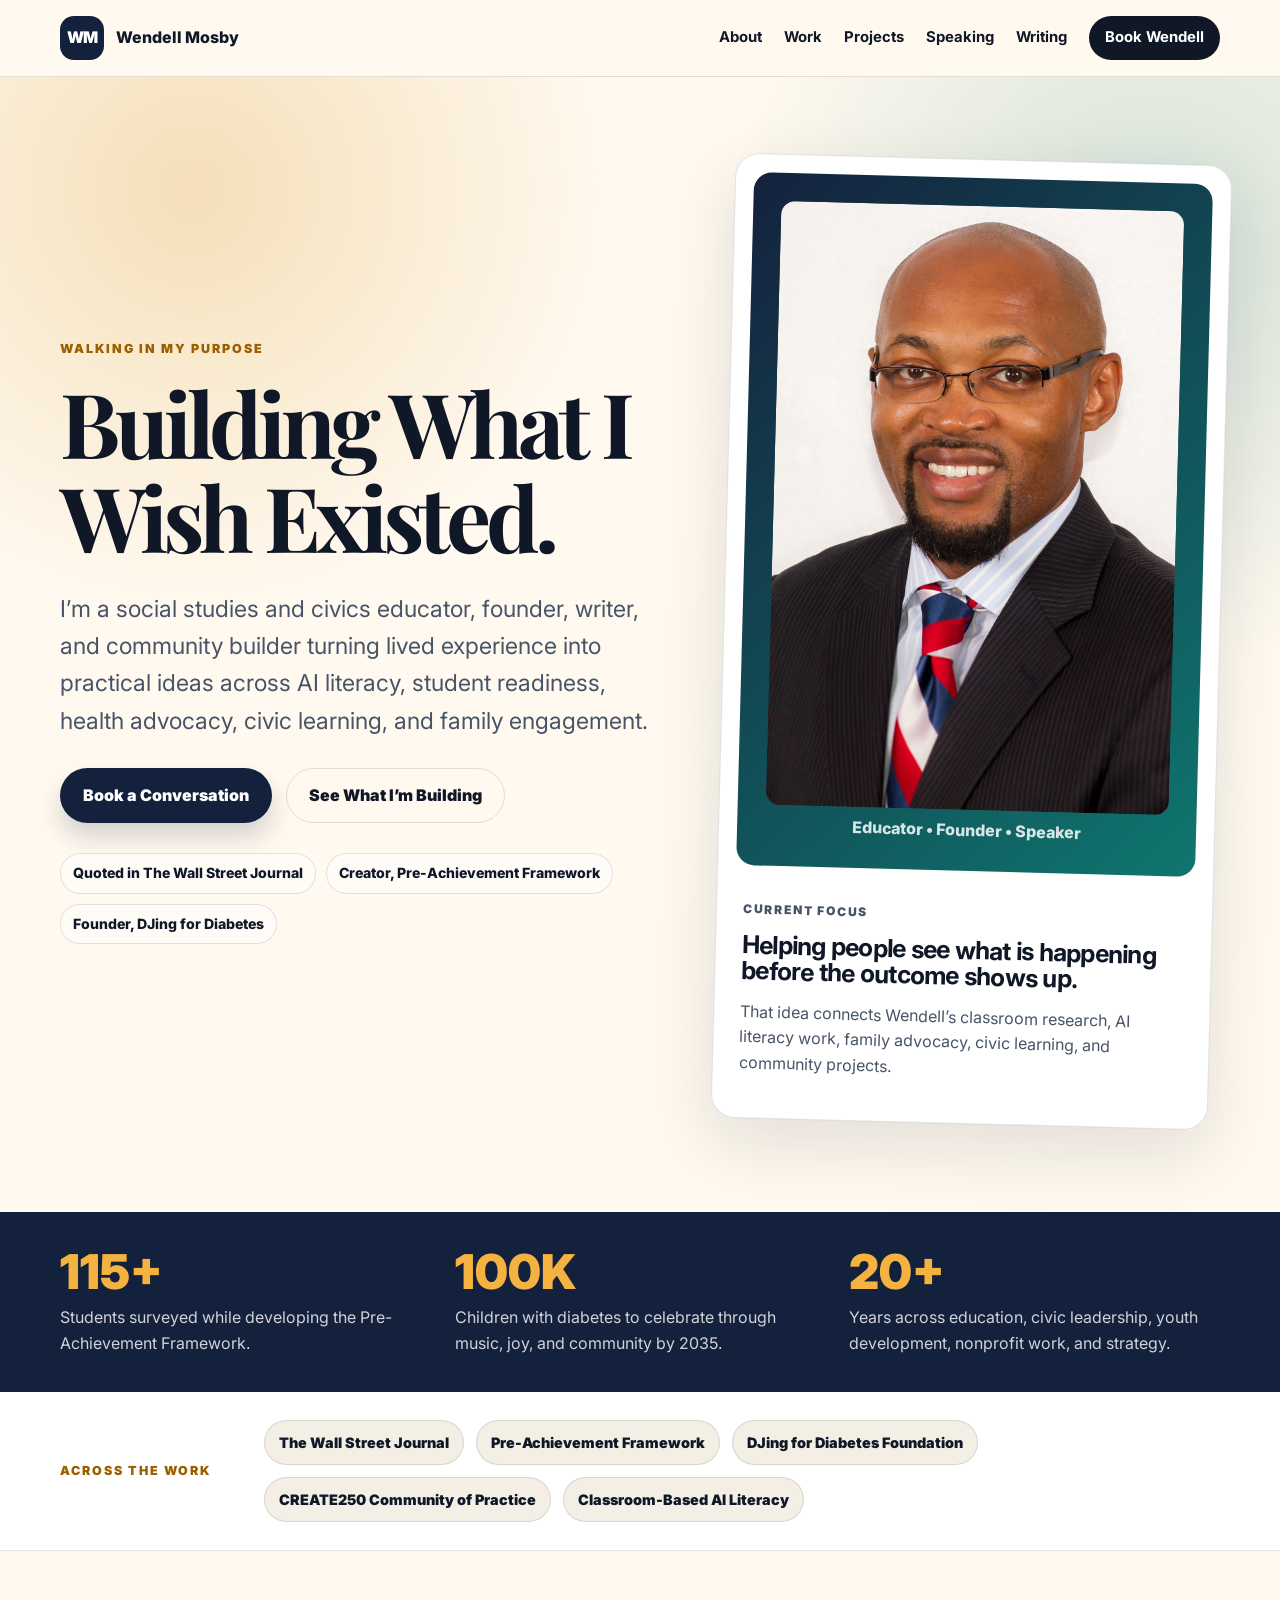
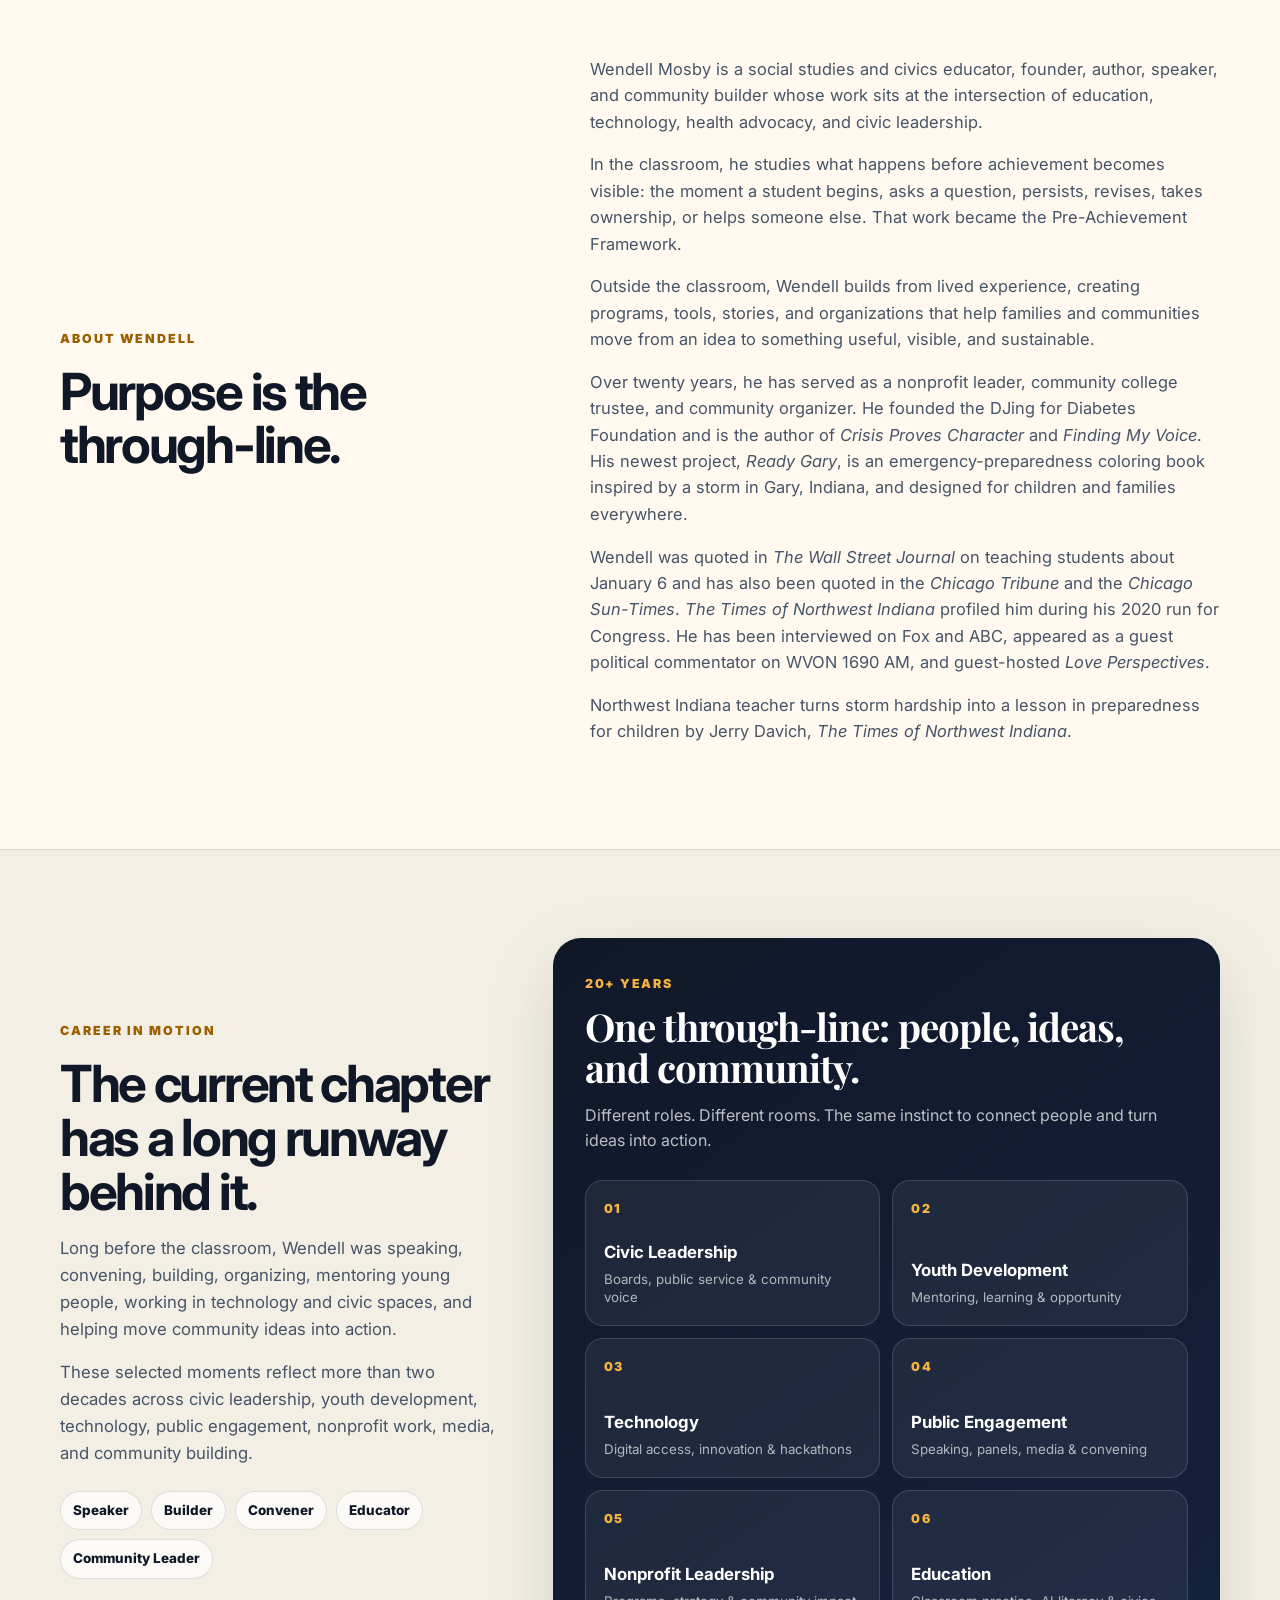
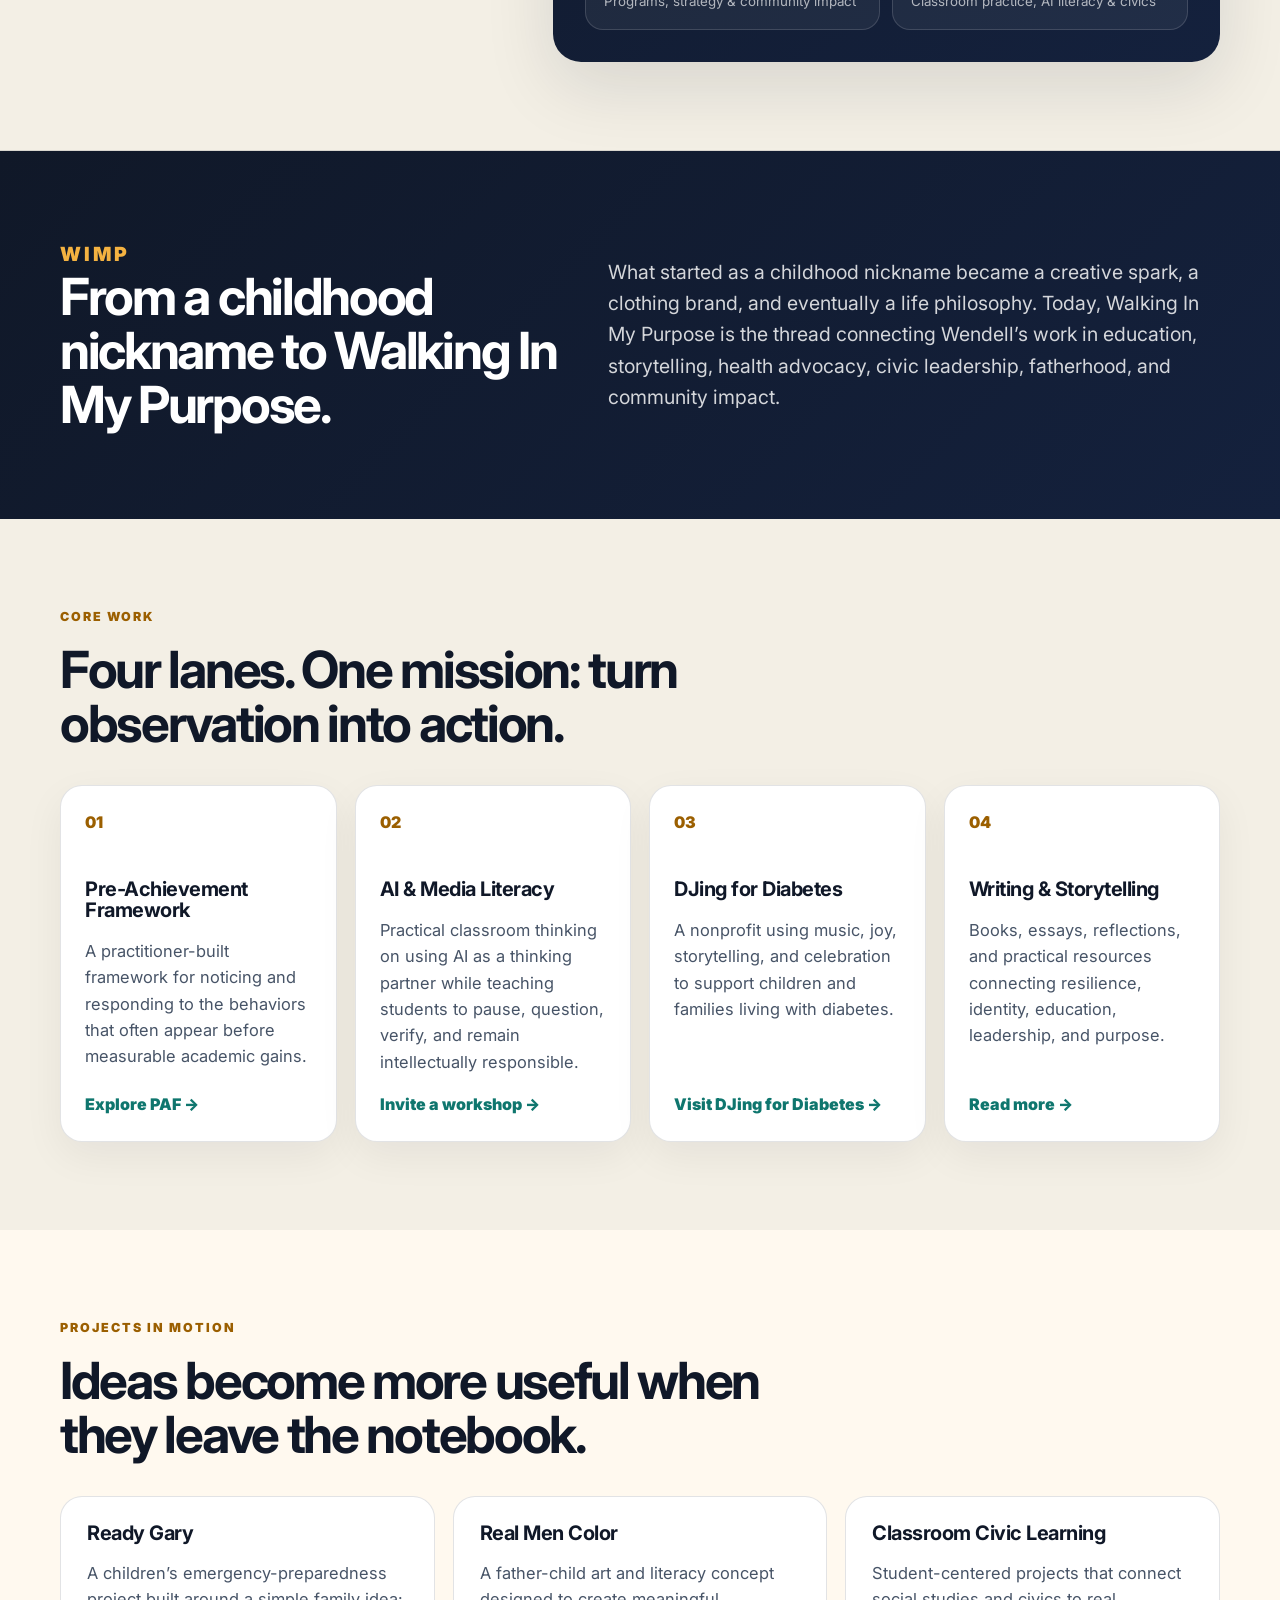
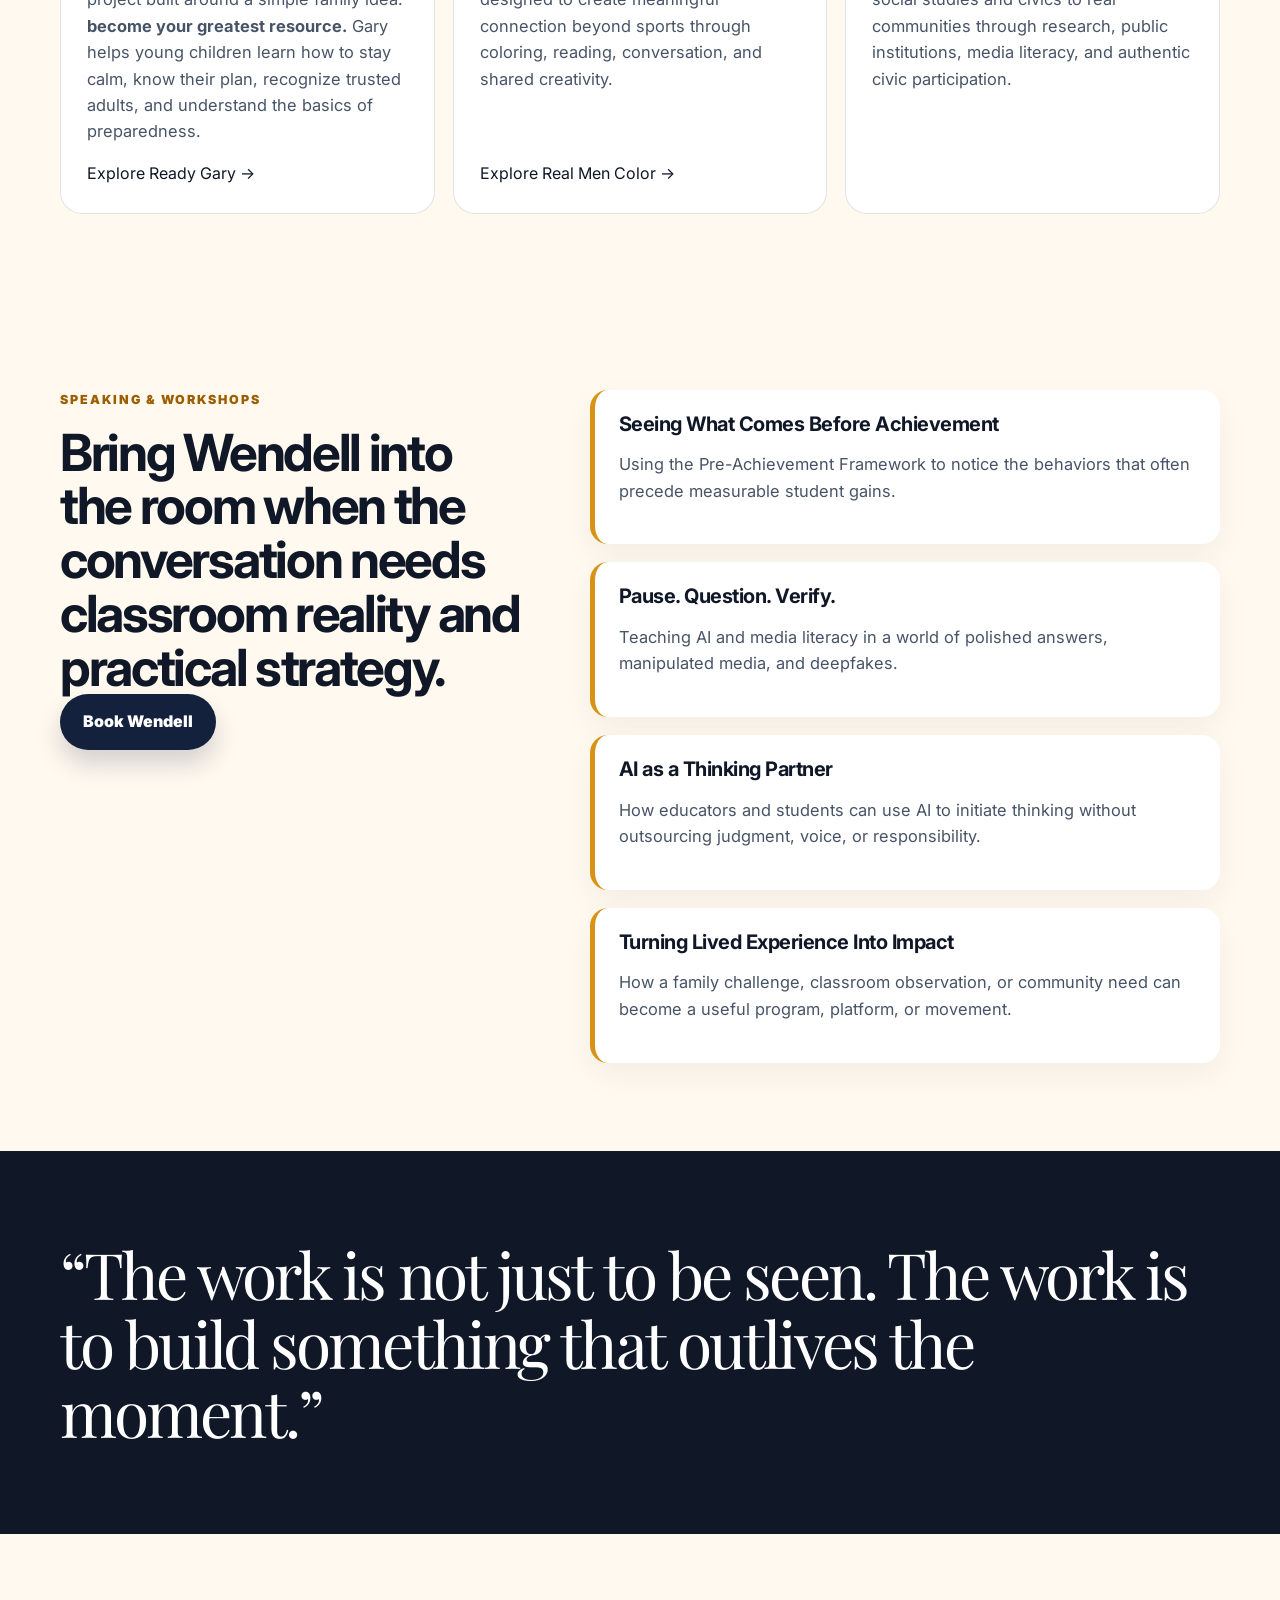
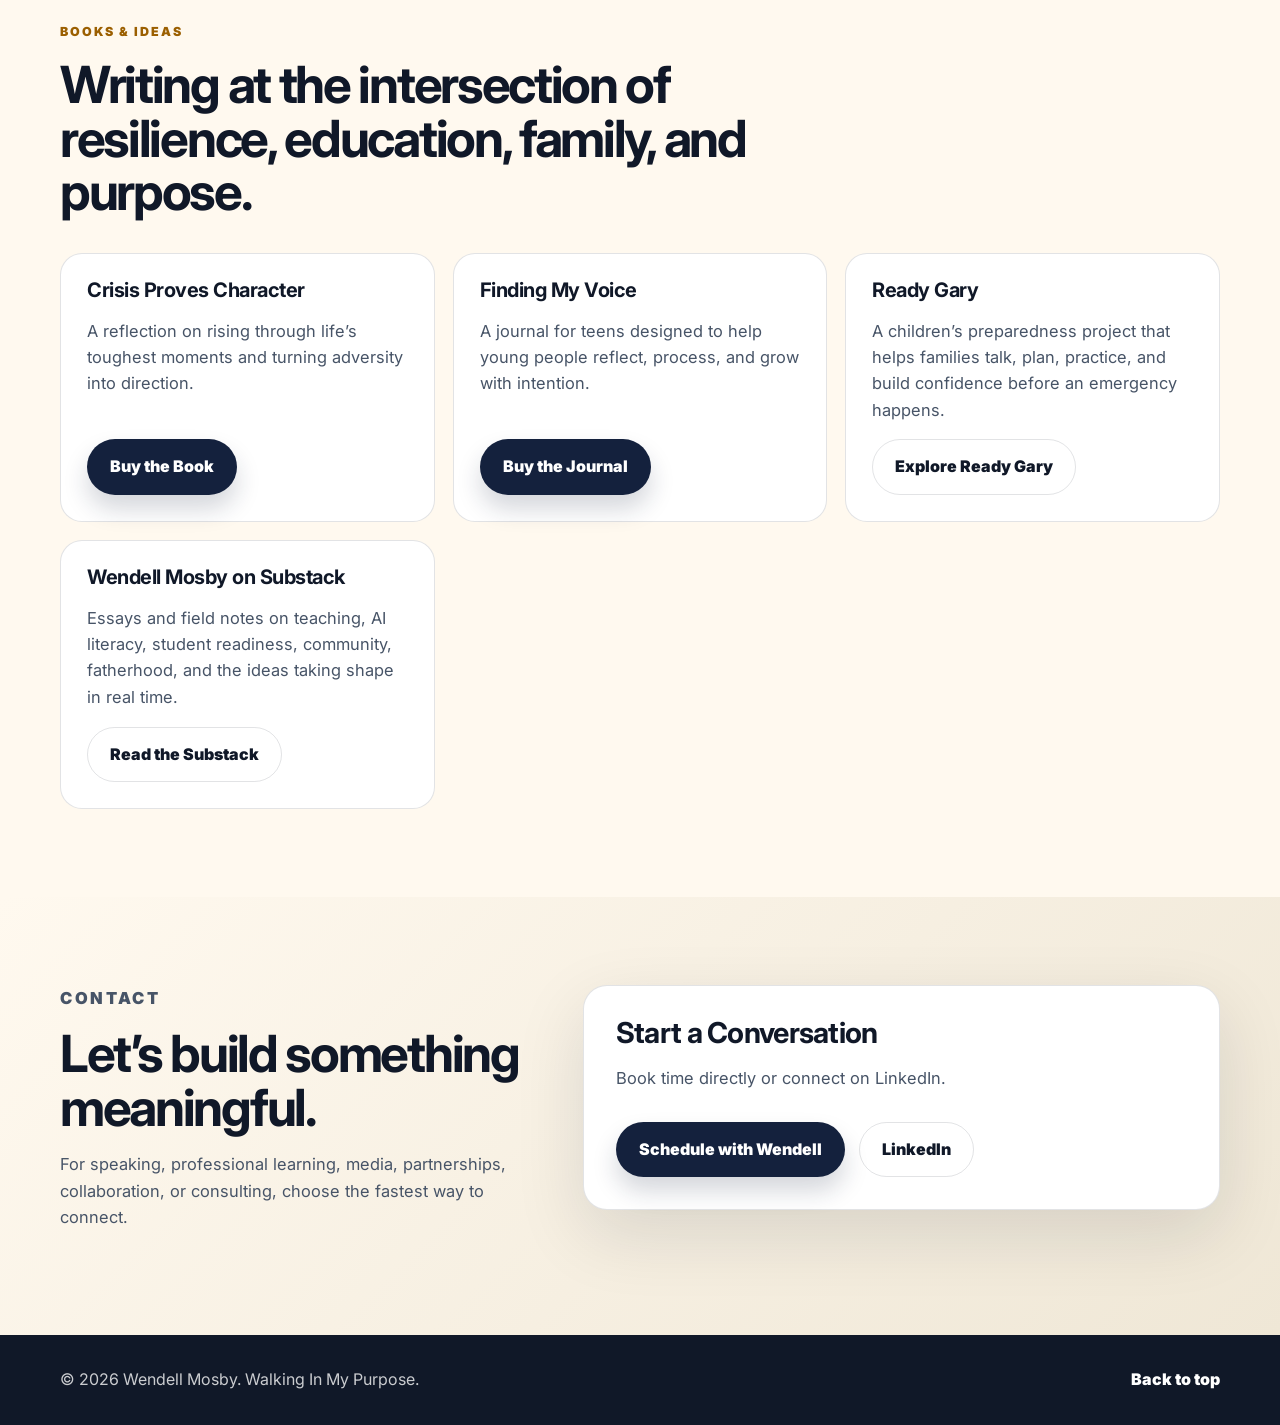
==== commit 68013f81: "Present Ready Gary as a resource for families everywhere" ====
--- a/index.html
+++ b/index.html
@@ -103,7 +103,7 @@
           <p>Wendell Mosby is a social studies and civics educator, founder, author, speaker, and community builder whose work sits at the intersection of education, technology, health advocacy, and civic leadership.</p>
           <p>In the classroom, he studies what happens before achievement becomes visible: the moment a student begins, asks a question, persists, revises, takes ownership, or helps someone else. That work became the Pre-Achievement Framework.</p>
           <p>Outside the classroom, Wendell builds from lived experience, creating programs, tools, stories, and organizations that help families and communities move from an idea to something useful, visible, and sustainable.</p>
-          <p>Over twenty years, he has served as a nonprofit leader, community college trustee, and community organizer. He founded the DJing for Diabetes Foundation and is the author of <em>Crisis Proves Character</em> and <em>Finding My Voice</em>. His newest project, <em>Ready Gary</em>, is an emergency-preparedness coloring book for all children across Northwest Indiana.</p>
+          <p>Over twenty years, he has served as a nonprofit leader, community college trustee, and community organizer. He founded the DJing for Diabetes Foundation and is the author of <em>Crisis Proves Character</em> and <em>Finding My Voice</em>. His newest project, <em>Ready Gary</em>, is an emergency-preparedness coloring book inspired by a storm in Gary, Indiana, and designed for children and families everywhere.</p>
           <p>Wendell was quoted in <em>The Wall Street Journal</em> on teaching students about January 6 and has also been quoted in the <em>Chicago Tribune</em> and the <em>Chicago Sun-Times</em>. <em>The Times of Northwest Indiana</em> profiled him during his 2020 run for Congress. He has been interviewed on Fox and ABC, appeared as a guest political commentator on WVON 1690 AM, and guest-hosted <em>Love Perspectives</em>.</p>
           <p><a href="https://nwitimes.com/opinion/columnists/guest-commentary/article_bb97f9fd-25c2-55c9-b558-acede9397614.html">Northwest Indiana teacher turns storm hardship into a lesson in preparedness for children</a> by Jerry Davich, <em>The Times of Northwest Indiana</em>.</p>
         </div>
